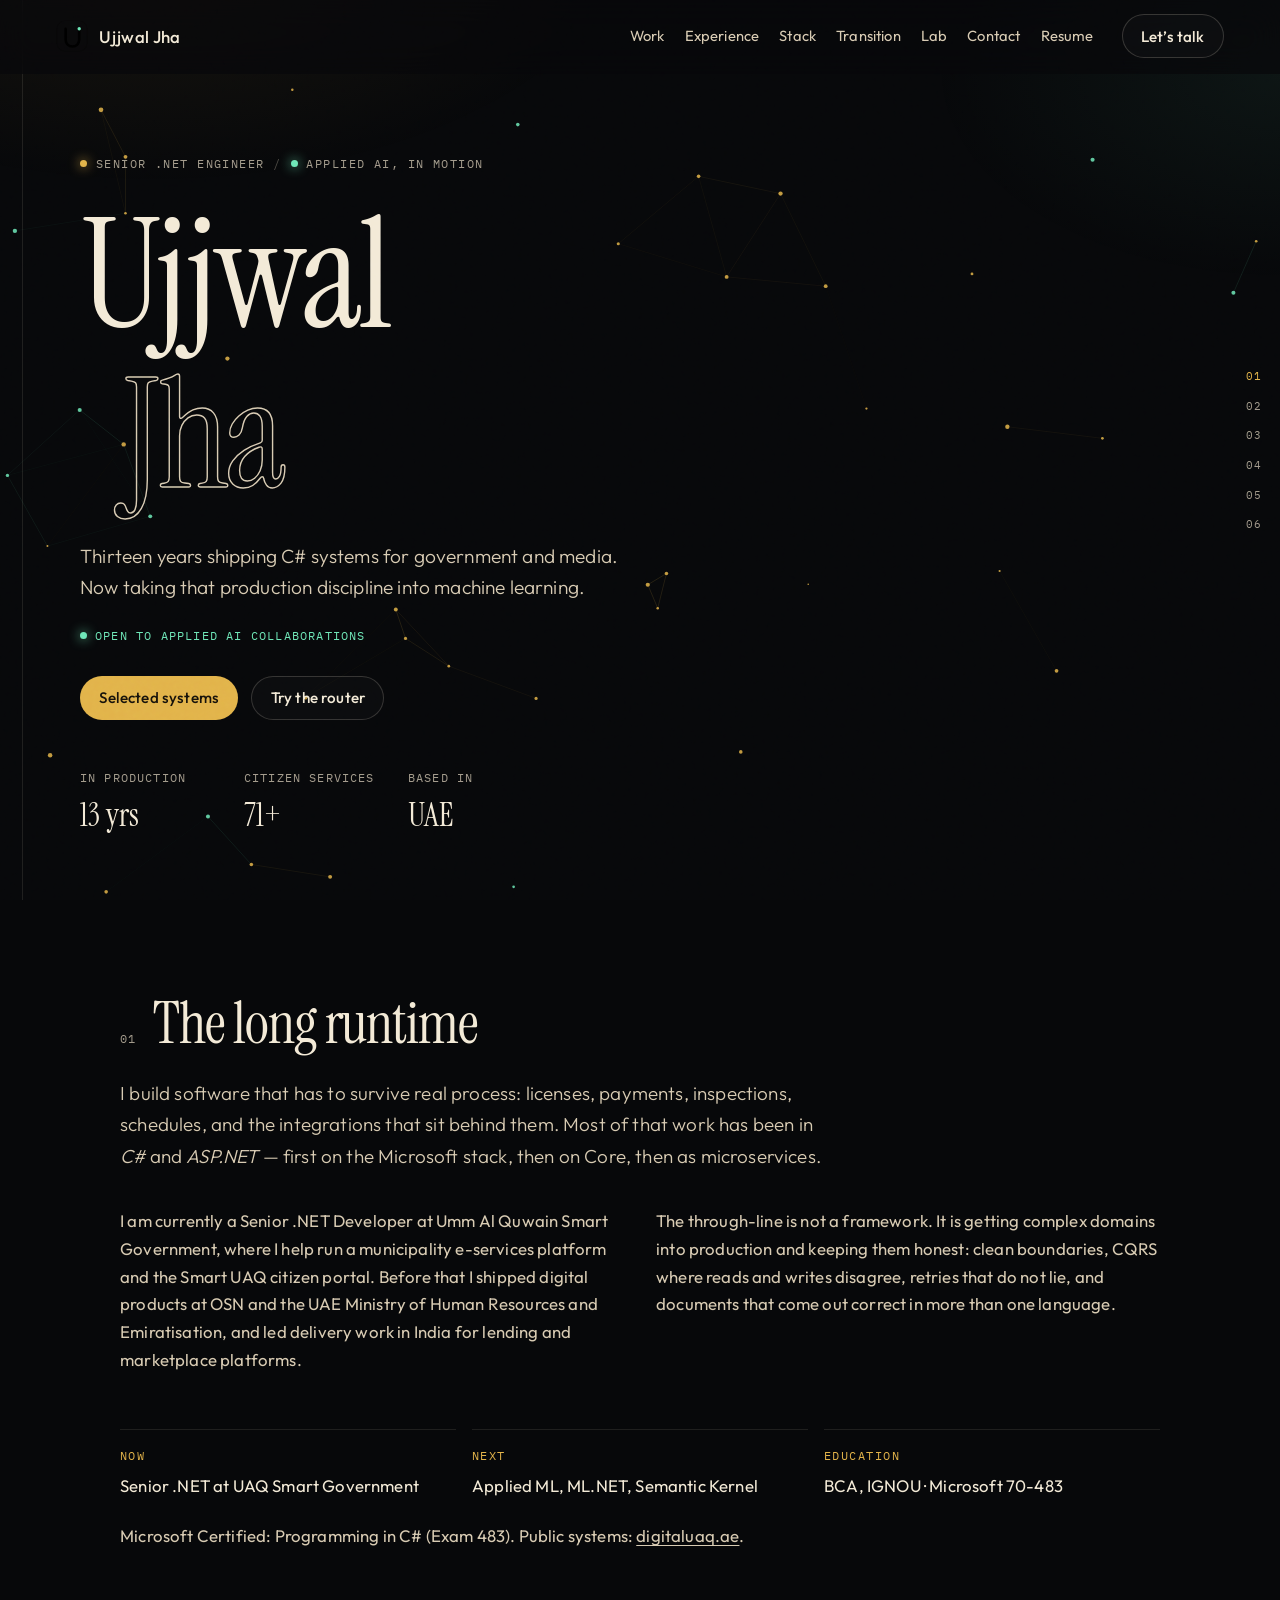
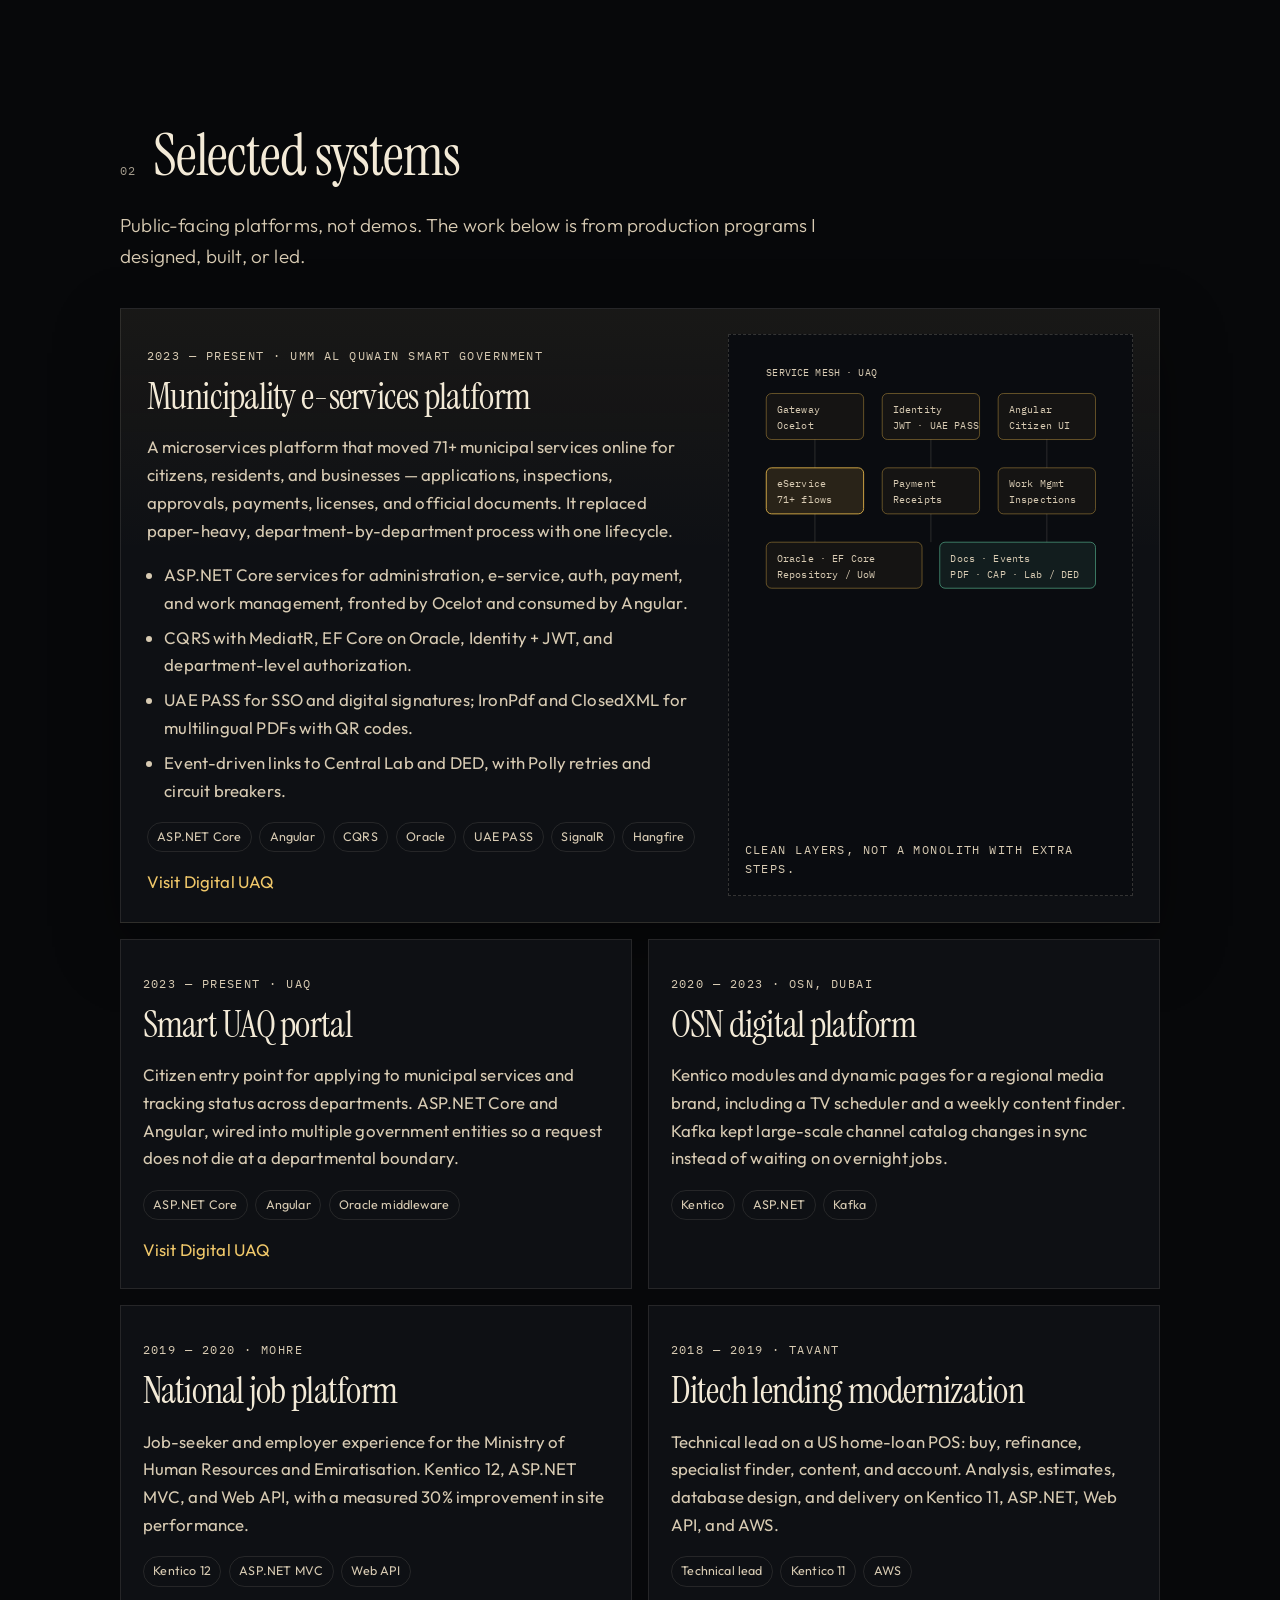
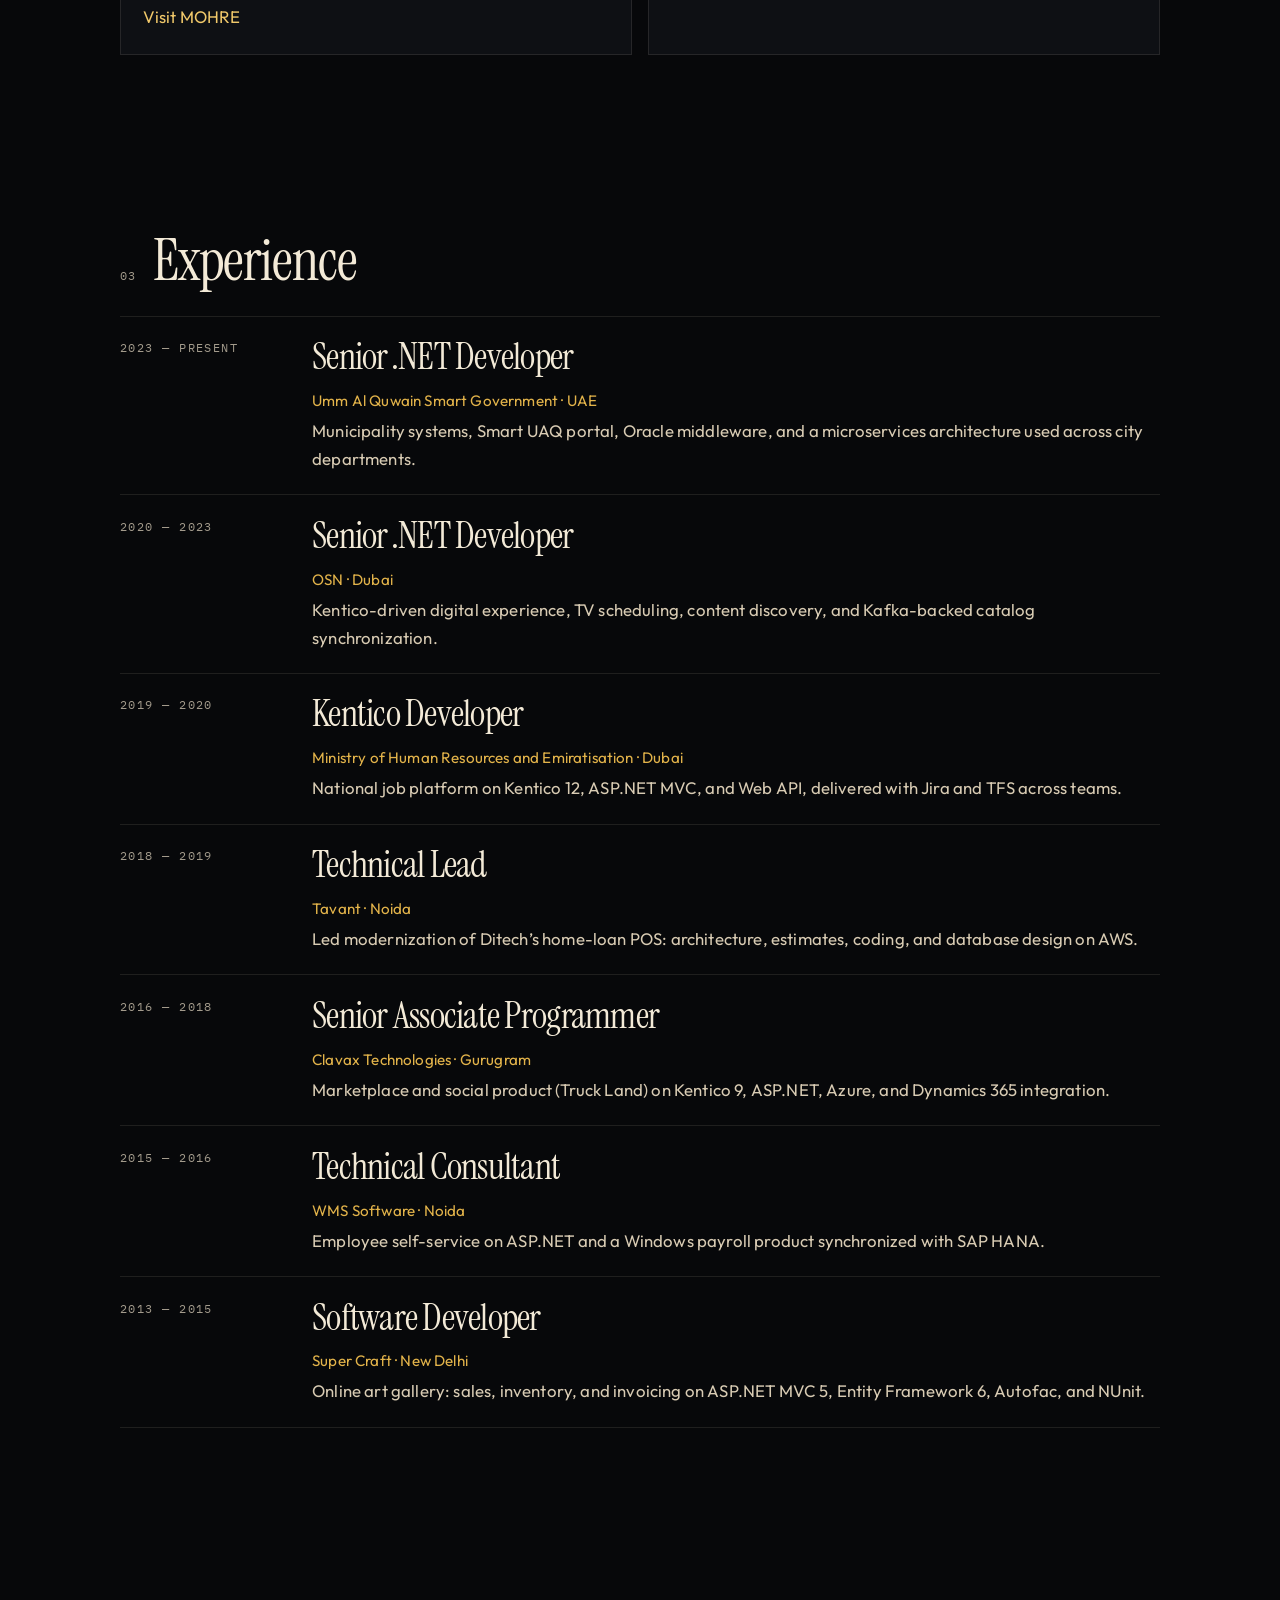
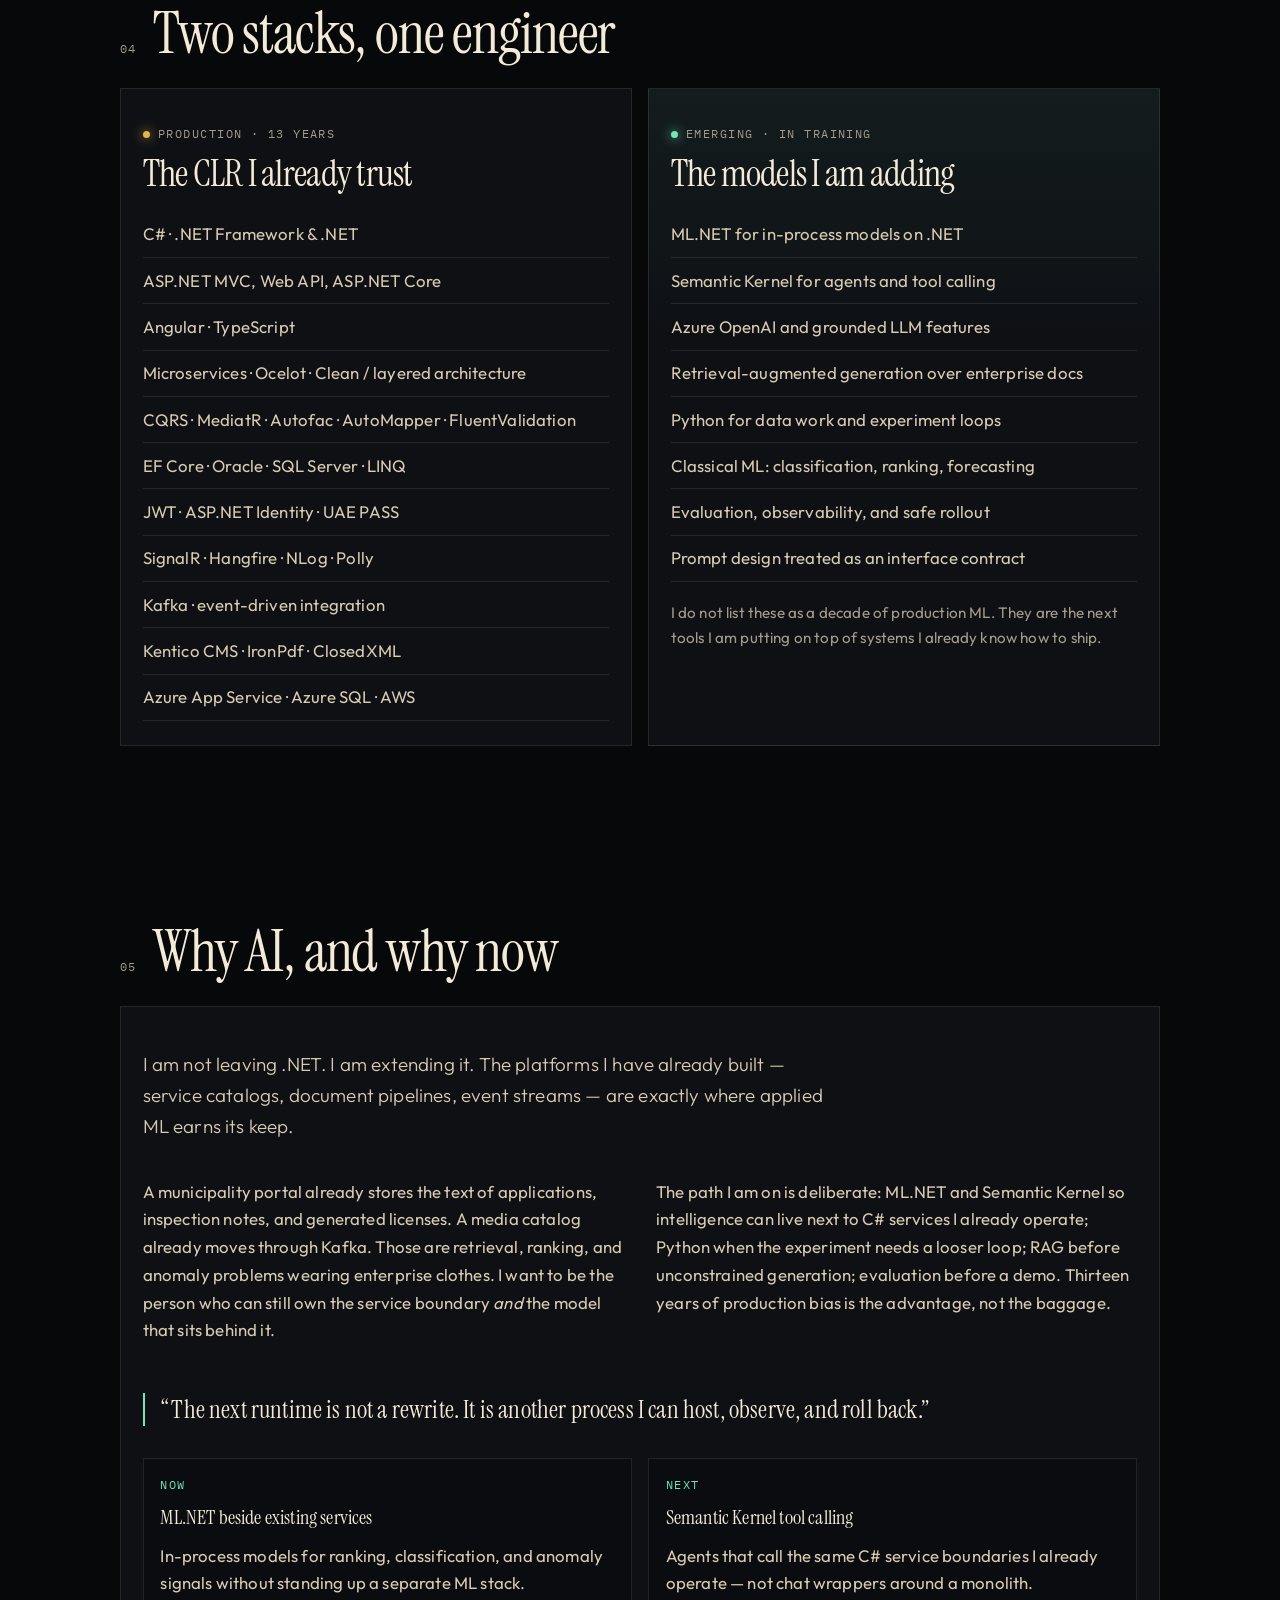
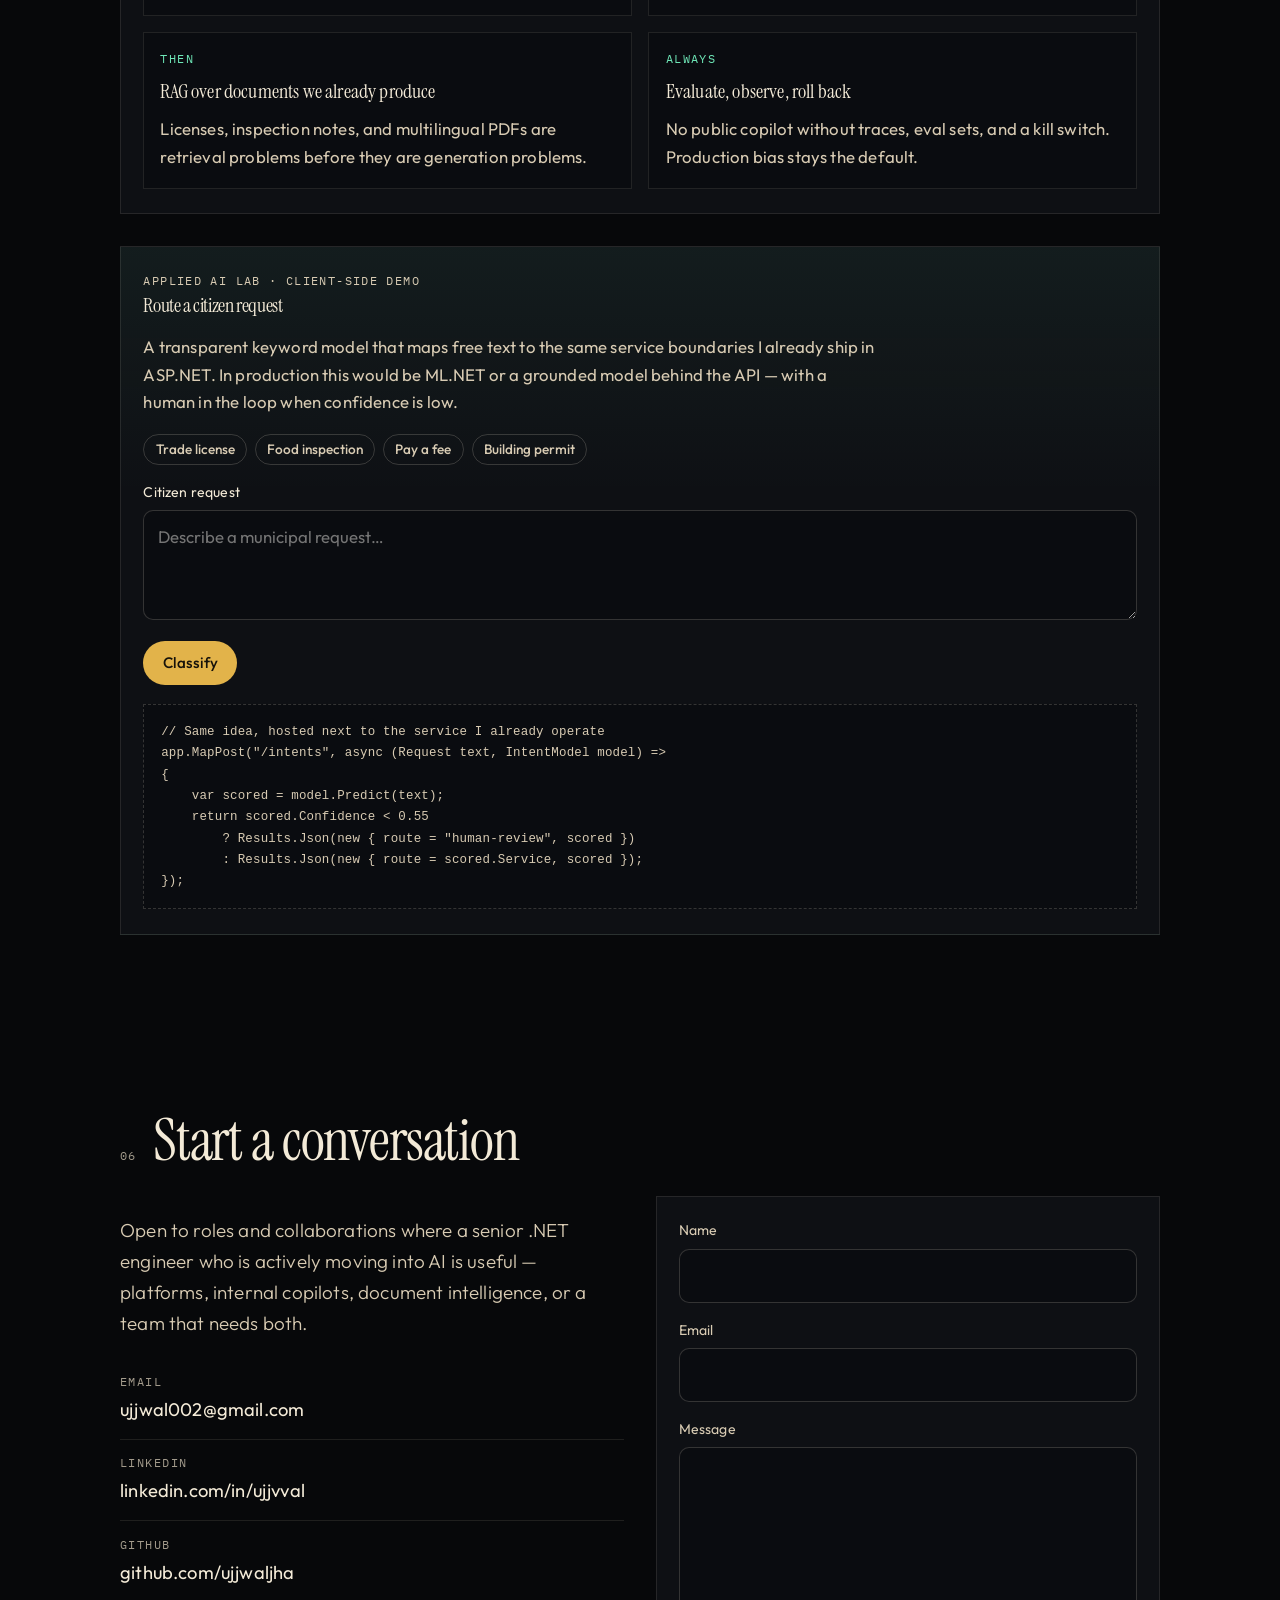
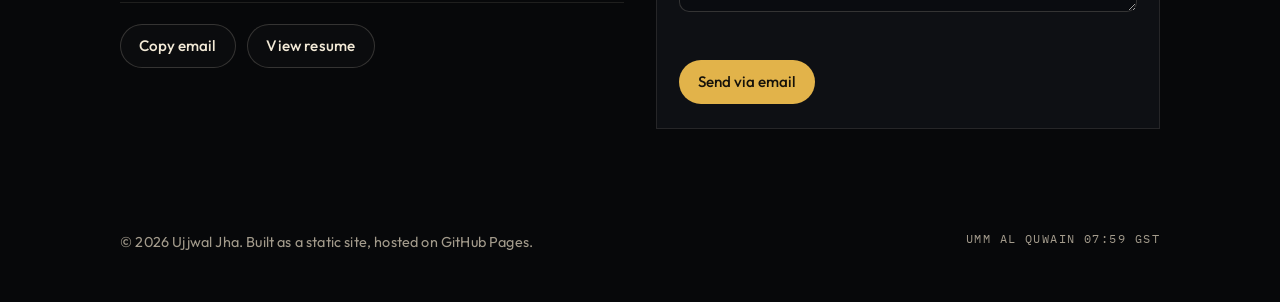
==== index.html @ 18f1f218 "Add applied-AI request router lab and motion polish Interactive client-side classifier maps citizen " ====
<!DOCTYPE html>
<html lang="en">
  <head>
    <meta charset="utf-8" />
    <meta name="viewport" content="width=device-width, initial-scale=1" />
    <title>Ujjwal Jha — Senior .NET Engineer moving into AI</title>
    <meta
      name="description"
      content="Ujjwal Jha is a senior C# / .NET engineer with 13 years in production systems for government and media, now transitioning into applied AI and machine learning."
    />
    <meta name="author" content="Ujjwal Jha" />
    <meta name="theme-color" content="#07080a" />
    <link rel="canonical" href="https://ujjwaljha.github.io/Ujjwaljha/" />
    <link rel="icon" type="image/svg+xml" href="assets/favicon.svg" />

    <meta property="og:type" content="website" />
    <meta property="og:title" content="Ujjwal Jha — Senior .NET Engineer moving into AI" />
    <meta
      property="og:description"
      content="Thirteen years shipping C# systems. Now building toward intelligent ones."
    />
    <meta property="og:url" content="https://ujjwaljha.github.io/Ujjwaljha/" />
    <meta property="og:image" content="https://ujjwaljha.github.io/Ujjwaljha/assets/og.png" />
    <meta property="og:image:width" content="1200" />
    <meta property="og:image:height" content="630" />
    <meta name="twitter:card" content="summary_large_image" />
    <meta name="twitter:image" content="https://ujjwaljha.github.io/Ujjwaljha/assets/og.png" />
    <link rel="apple-touch-icon" href="assets/favicon.svg" />
    <meta name="twitter:title" content="Ujjwal Jha — Senior .NET Engineer moving into AI" />
    <meta
      name="twitter:description"
      content="Thirteen years shipping C# systems. Now building toward intelligent ones."
    />

    <link rel="preconnect" href="https://fonts.googleapis.com" />
    <link rel="preconnect" href="https://fonts.gstatic.com" crossorigin />
    <link
      href="https://fonts.googleapis.com/css2?family=IBM+Plex+Mono:wght@400;500&family=Instrument+Serif:ital@0;1&family=Outfit:wght@300;400;500;600&display=swap"
      rel="stylesheet"
    />
    <link rel="stylesheet" href="css/styles.css" />

    <script type="application/ld+json">
      {
        "@context": "https://schema.org",
        "@type": "Person",
        "name": "Ujjwal Jha",
        "jobTitle": "Senior .NET Engineer",
        "description": "Senior C# and ASP.NET engineer with 13 years of experience, transitioning into applied AI and machine learning.",
        "url": "https://ujjwaljha.github.io/Ujjwaljha/",
        "email": "mailto:ujjwal002@gmail.com",
        "address": {
          "@type": "PostalAddress",
          "addressLocality": "Umm Al Quwain",
          "addressCountry": "AE"
        },
        "alumniOf": {
          "@type": "CollegeOrUniversity",
          "name": "Indira Gandhi National Open University"
        },
        "sameAs": [
          "https://github.com/ujjwaljha",
          "https://www.linkedin.com/in/ujjvval"
        ],
        "knowsAbout": [
          "C#",
          "ASP.NET Core",
          "Microservices",
          "Angular",
          "Oracle",
          "Azure",
          "Machine Learning",
          "ML.NET"
        ]
      }
    </script>
  </head>
  <body>
    <a class="skip-link" href="#main">Skip to content</a>
    <div class="grain" aria-hidden="true"></div>
    <div class="filament" aria-hidden="true"><span class="filament__fill"></span></div>

    <header class="site-header" data-header>
      <div class="site-header__inner">
        <a class="brand" href="#top" aria-label="Ujjwal Jha, home">
          <img src="assets/mark.svg" alt="" width="32" height="32" />
          <span>Ujjwal Jha</span>
        </a>
        <nav class="nav" data-nav aria-label="Primary">
          <a href="#work">Work</a>
          <a href="#experience">Experience</a>
          <a href="#stack">Stack</a>
          <a href="#transition">Transition</a>
          <a href="#lab">Lab</a>
          <a href="#contact">Contact</a>
          <a href="resume.html">Resume</a>
        </nav>
        <a class="btn btn--ghost header-cta" href="#contact">Let’s talk</a>
        <button class="nav-toggle" type="button" data-nav-toggle aria-expanded="false" aria-controls="mobile-nav">
          <span class="sr-only">Menu</span>
          <span></span>
          <span></span>
        </button>
      </div>
      <div class="mobile-nav" id="mobile-nav" data-mobile-nav hidden>
        <a href="#work">Work</a>
        <a href="#experience">Experience</a>
        <a href="#stack">Stack</a>
        <a href="#transition">Transition</a>
        <a href="#lab">Lab</a>
        <a href="#contact">Contact</a>
        <a href="resume.html">Resume</a>
      </div>
    </header>

    <aside class="rail" aria-hidden="true">
      <a href="#about" data-rail="about">01</a>
      <a href="#work" data-rail="work">02</a>
      <a href="#experience" data-rail="experience">03</a>
      <a href="#stack" data-rail="stack">04</a>
      <a href="#transition" data-rail="transition">05</a>
      <a href="#contact" data-rail="contact">06</a>
    </aside>

    <main id="main">
      <section class="hero" id="top">
        <canvas class="hero__canvas" data-field aria-hidden="true"></canvas>
        <div class="hero__grid">
          <p class="eyebrow">
            <span class="dot dot--amber"></span>
            Senior .NET engineer
            <span class="sep">/</span>
            <span class="dot dot--mint"></span>
            Applied AI, in motion
          </p>
          <h1>
            <span class="hero__given">Ujjwal</span>
            <span class="hero__family">Jha</span>
          </h1>
          <p class="hero__lede">
            Thirteen years shipping C# systems for government and media.
            Now taking that production discipline into machine learning.
          </p>
          <p class="avail">
            <span class="dot dot--mint"></span>
            Open to applied AI collaborations
          </p>
          <div class="hero__actions">
            <a class="btn btn--primary" href="#work">Selected systems</a>
            <a class="btn btn--ghost" href="#lab">Try the router</a>
          </div>
          <dl class="hero__stats">
            <div>
              <dt>In production</dt>
              <dd>13 yrs</dd>
            </div>
            <div>
              <dt>Citizen services</dt>
              <dd>71+</dd>
            </div>
            <div>
              <dt>Based in</dt>
              <dd>UAE</dd>
            </div>
          </dl>
        </div>
      </section>

      <section class="section about reveal" id="about" data-section="about">
        <div class="section__meta">
          <span class="index">01</span>
          <h2>The long runtime</h2>
        </div>
        <div class="about__body">
          <p class="lead">
            I build software that has to survive real process: licenses, payments,
            inspections, schedules, and the integrations that sit behind them.
            Most of that work has been in <em>C#</em> and <em>ASP.NET</em> —
            first on the Microsoft stack, then on Core, then as microservices.
          </p>
          <div class="about__split">
            <p>
              I am currently a Senior .NET Developer at Umm Al Quwain Smart Government,
              where I help run a municipality e-services platform and the Smart UAQ
              citizen portal. Before that I shipped digital products at OSN and
              the UAE Ministry of Human Resources and Emiratisation, and led
              delivery work in India for lending and marketplace platforms.
            </p>
            <p>
              The through-line is not a framework. It is getting complex domains
              into production and keeping them honest: clean boundaries, CQRS
              where reads and writes disagree, retries that do not lie, and
              documents that come out correct in more than one language.
            </p>
          </div>
          <ul class="now-strip">
            <li>
              <span>Now</span>
              Senior .NET at UAQ Smart Government
            </li>
            <li>
              <span>Next</span>
              Applied ML, ML.NET, Semantic Kernel
            </li>
            <li>
              <span>Education</span>
              BCA, IGNOU · Microsoft 70-483
            </li>
          </ul>
          <p class="about__proof">
            Microsoft Certified: Programming in C# (Exam 483).
            Public systems:
            <a href="https://www.digitaluaq.ae/" target="_blank" rel="noopener noreferrer">digitaluaq.ae</a>.
          </p>
        </div>
      </section>

      <section class="section work reveal" id="work" data-section="work">
        <div class="section__meta">
          <span class="index">02</span>
          <h2>Selected systems</h2>
        </div>
        <p class="section__intro">
          Public-facing platforms, not demos. The work below is from production
          programs I designed, built, or led.
        </p>

        <article class="feature">
          <div class="feature__copy">
            <p class="feature__kicker">2023 — Present · Umm Al Quwain Smart Government</p>
            <h3>Municipality e-services platform</h3>
            <p>
              A microservices platform that moved 71+ municipal services online
              for citizens, residents, and businesses — applications, inspections,
              approvals, payments, licenses, and official documents. It replaced
              paper-heavy, department-by-department process with one lifecycle.
            </p>
            <ul class="feature__points">
              <li>ASP.NET Core services for administration, e-service, auth, payment, and work management, fronted by Ocelot and consumed by Angular.</li>
              <li>CQRS with MediatR, EF Core on Oracle, Identity + JWT, and department-level authorization.</li>
              <li>UAE PASS for SSO and digital signatures; IronPdf and ClosedXML for multilingual PDFs with QR codes.</li>
              <li>Event-driven links to Central Lab and DED, with Polly retries and circuit breakers.</li>
            </ul>
            <ul class="tags">
              <li>ASP.NET Core</li>
              <li>Angular</li>
              <li>CQRS</li>
              <li>Oracle</li>
              <li>UAE PASS</li>
              <li>SignalR</li>
              <li>Hangfire</li>
            </ul>
            <p class="case__link">
              <a href="https://www.digitaluaq.ae/" target="_blank" rel="noopener noreferrer">Visit Digital UAQ</a>
            </p>
          </div>
          <div class="feature__panel" aria-hidden="true">
            <svg class="blueprint" viewBox="0 0 420 360" role="img">
              <text x="24" y="28">SERVICE MESH · UAQ</text>
              <rect class="bp-box" x="24" y="48" width="110" height="52" rx="6" />
              <text x="36" y="70">Gateway</text>
              <text x="36" y="88">Ocelot</text>
              <rect class="bp-box" x="155" y="48" width="110" height="52" rx="6" />
              <text x="167" y="70">Identity</text>
              <text x="167" y="88">JWT · UAE PASS</text>
              <rect class="bp-box" x="286" y="48" width="110" height="52" rx="6" />
              <text x="298" y="70">Angular</text>
              <text x="298" y="88">Citizen UI</text>
              <rect class="bp-box bp-box--hot" x="24" y="132" width="110" height="52" rx="6" />
              <text x="36" y="154">eService</text>
              <text x="36" y="172">71+ flows</text>
              <rect class="bp-box" x="155" y="132" width="110" height="52" rx="6" />
              <text x="167" y="154">Payment</text>
              <text x="167" y="172">Receipts</text>
              <rect class="bp-box" x="286" y="132" width="110" height="52" rx="6" />
              <text x="298" y="154">Work Mgmt</text>
              <text x="298" y="172">Inspections</text>
              <rect class="bp-box" x="24" y="216" width="176" height="52" rx="6" />
              <text x="36" y="238">Oracle · EF Core</text>
              <text x="36" y="256">Repository / UoW</text>
              <rect class="bp-box bp-box--mint" x="220" y="216" width="176" height="52" rx="6" />
              <text x="232" y="238">Docs · Events</text>
              <text x="232" y="256">PDF · CAP · Lab / DED</text>
              <path class="bp-line" d="M79 100v32M210 100v32M341 100v32M79 184v32M210 184v32M341 184v32M112 242h-0" />
            </svg>
            <p class="feature__caption">Clean layers, not a monolith with extra steps.</p>
          </div>
        </article>

        <div class="cases">
          <article class="case">
            <p class="case__meta">2023 — Present · UAQ</p>
            <h3>Smart UAQ portal</h3>
            <p>
              Citizen entry point for applying to municipal services and tracking
              status across departments. ASP.NET Core and Angular, wired into
              multiple government entities so a request does not die at a
              departmental boundary.
            </p>
            <ul class="tags">
              <li>ASP.NET Core</li>
              <li>Angular</li>
              <li>Oracle middleware</li>
            </ul>
            <p class="case__link">
              <a href="https://www.digitaluaq.ae/" target="_blank" rel="noopener noreferrer">Visit Digital UAQ</a>
            </p>
          </article>
          <article class="case">
            <p class="case__meta">2020 — 2023 · OSN, Dubai</p>
            <h3>OSN digital platform</h3>
            <p>
              Kentico modules and dynamic pages for a regional media brand,
              including a TV scheduler and a weekly content finder. Kafka kept
              large-scale channel catalog changes in sync instead of waiting on
              overnight jobs.
            </p>
            <ul class="tags">
              <li>Kentico</li>
              <li>ASP.NET</li>
              <li>Kafka</li>
            </ul>
          </article>
          <article class="case">
            <p class="case__meta">2019 — 2020 · MOHRE</p>
            <h3>National job platform</h3>
            <p>
              Job-seeker and employer experience for the Ministry of Human
              Resources and Emiratisation. Kentico 12, ASP.NET MVC, and Web API,
              with a measured 30% improvement in site performance.
            </p>
            <ul class="tags">
              <li>Kentico 12</li>
              <li>ASP.NET MVC</li>
              <li>Web API</li>
            </ul>
            <p class="case__link">
              <a href="https://www.mohre.gov.ae/" target="_blank" rel="noopener noreferrer">Visit MOHRE</a>
            </p>
          </article>
          <article class="case">
            <p class="case__meta">2018 — 2019 · Tavant</p>
            <h3>Ditech lending modernization</h3>
            <p>
              Technical lead on a US home-loan POS: buy, refinance, specialist
              finder, content, and account. Analysis, estimates, database design,
              and delivery on Kentico 11, ASP.NET, Web API, and AWS.
            </p>
            <ul class="tags">
              <li>Technical lead</li>
              <li>Kentico 11</li>
              <li>AWS</li>
            </ul>
          </article>
        </div>
      </section>

      <section class="section experience reveal" id="experience" data-section="experience">
        <div class="section__meta">
          <span class="index">03</span>
          <h2>Experience</h2>
        </div>
        <ol class="timeline">
          <li>
            <div class="timeline__when">2023 — Present</div>
            <div class="timeline__what">
              <h3>Senior .NET Developer</h3>
              <p class="org">Umm Al Quwain Smart Government · UAE</p>
              <p>Municipality systems, Smart UAQ portal, Oracle middleware, and a microservices architecture used across city departments.</p>
            </div>
          </li>
          <li>
            <div class="timeline__when">2020 — 2023</div>
            <div class="timeline__what">
              <h3>Senior .NET Developer</h3>
              <p class="org">OSN · Dubai</p>
              <p>Kentico-driven digital experience, TV scheduling, content discovery, and Kafka-backed catalog synchronization.</p>
            </div>
          </li>
          <li>
            <div class="timeline__when">2019 — 2020</div>
            <div class="timeline__what">
              <h3>Kentico Developer</h3>
              <p class="org">Ministry of Human Resources and Emiratisation · Dubai</p>
              <p>National job platform on Kentico 12, ASP.NET MVC, and Web API, delivered with Jira and TFS across teams.</p>
            </div>
          </li>
          <li>
            <div class="timeline__when">2018 — 2019</div>
            <div class="timeline__what">
              <h3>Technical Lead</h3>
              <p class="org">Tavant · Noida</p>
              <p>Led modernization of Ditech’s home-loan POS: architecture, estimates, coding, and database design on AWS.</p>
            </div>
          </li>
          <li>
            <div class="timeline__when">2016 — 2018</div>
            <div class="timeline__what">
              <h3>Senior Associate Programmer</h3>
              <p class="org">Clavax Technologies · Gurugram</p>
              <p>Marketplace and social product (Truck Land) on Kentico 9, ASP.NET, Azure, and Dynamics 365 integration.</p>
            </div>
          </li>
          <li>
            <div class="timeline__when">2015 — 2016</div>
            <div class="timeline__what">
              <h3>Technical Consultant</h3>
              <p class="org">WMS Software · Noida</p>
              <p>Employee self-service on ASP.NET and a Windows payroll product synchronized with SAP HANA.</p>
            </div>
          </li>
          <li>
            <div class="timeline__when">2013 — 2015</div>
            <div class="timeline__what">
              <h3>Software Developer</h3>
              <p class="org">Super Craft · New Delhi</p>
              <p>Online art gallery: sales, inventory, and invoicing on ASP.NET MVC 5, Entity Framework 6, Autofac, and NUnit.</p>
            </div>
          </li>
        </ol>
      </section>

      <section class="section stack reveal" id="stack" data-section="stack">
        <div class="section__meta">
          <span class="index">04</span>
          <h2>Two stacks, one engineer</h2>
        </div>
        <div class="stack__grid">
          <div class="stack-card">
            <p class="stack-card__label">
              <span class="dot dot--amber"></span>
              Production · 13 years
            </p>
            <h3>The CLR I already trust</h3>
            <ul class="skill-list">
              <li>C# · .NET Framework &amp; .NET</li>
              <li>ASP.NET MVC, Web API, ASP.NET Core</li>
              <li>Angular · TypeScript</li>
              <li>Microservices · Ocelot · Clean / layered architecture</li>
              <li>CQRS · MediatR · Autofac · AutoMapper · FluentValidation</li>
              <li>EF Core · Oracle · SQL Server · LINQ</li>
              <li>JWT · ASP.NET Identity · UAE PASS</li>
              <li>SignalR · Hangfire · NLog · Polly</li>
              <li>Kafka · event-driven integration</li>
              <li>Kentico CMS · IronPdf · ClosedXML</li>
              <li>Azure App Service · Azure SQL · AWS</li>
            </ul>
          </div>
          <div class="stack-card stack-card--mint">
            <p class="stack-card__label">
              <span class="dot dot--mint"></span>
              Emerging · in training
            </p>
            <h3>The models I am adding</h3>
            <ul class="skill-list">
              <li>ML.NET for in-process models on .NET</li>
              <li>Semantic Kernel for agents and tool calling</li>
              <li>Azure OpenAI and grounded LLM features</li>
              <li>Retrieval-augmented generation over enterprise docs</li>
              <li>Python for data work and experiment loops</li>
              <li>Classical ML: classification, ranking, forecasting</li>
              <li>Evaluation, observability, and safe rollout</li>
              <li>Prompt design treated as an interface contract</li>
            </ul>
            <p class="stack-card__note">
              I do not list these as a decade of production ML. They are the
              next tools I am putting on top of systems I already know how to ship.
            </p>
          </div>
        </div>
      </section>

      <section class="section transition reveal" id="transition" data-section="transition">
        <div class="section__meta">
          <span class="index">05</span>
          <h2>Why AI, and why now</h2>
        </div>
        <div class="transition__panel">
          <p class="lead">
            I am not leaving .NET. I am extending it. The platforms I have already
            built — service catalogs, document pipelines, event streams — are
            exactly where applied ML earns its keep.
          </p>
          <div class="about__split">
            <p>
              A municipality portal already stores the text of applications,
              inspection notes, and generated licenses. A media catalog already
              moves through Kafka. Those are retrieval, ranking, and anomaly
              problems wearing enterprise clothes. I want to be the person who
              can still own the service boundary <em>and</em> the model that sits
              behind it.
            </p>
            <p>
              The path I am on is deliberate: ML.NET and Semantic Kernel so
              intelligence can live next to C# services I already operate;
              Python when the experiment needs a looser loop; RAG before
              unconstrained generation; evaluation before a demo. Thirteen years
              of production bias is the advantage, not the baggage.
            </p>
          </div>
          <blockquote>
            <p>
              “The next runtime is not a rewrite. It is another process I can
              host, observe, and roll back.”
            </p>
          </blockquote>
          <ol class="path">
            <li>
              <span>Now</span>
              <strong>ML.NET beside existing services</strong>
              <p>In-process models for ranking, classification, and anomaly signals without standing up a separate ML stack.</p>
            </li>
            <li>
              <span>Next</span>
              <strong>Semantic Kernel tool calling</strong>
              <p>Agents that call the same C# service boundaries I already operate — not chat wrappers around a monolith.</p>
            </li>
            <li>
              <span>Then</span>
              <strong>RAG over documents we already produce</strong>
              <p>Licenses, inspection notes, and multilingual PDFs are retrieval problems before they are generation problems.</p>
            </li>
            <li>
              <span>Always</span>
              <strong>Evaluate, observe, roll back</strong>
              <p>No public copilot without traces, eval sets, and a kill switch. Production bias stays the default.</p>
            </li>
          </ol>
        </div>

        <article class="lab" id="lab">
          <p class="lab__kicker">Applied AI lab · client-side demo</p>
          <h3>Route a citizen request</h3>
          <p>
            A transparent keyword model that maps free text to the same service
            boundaries I already ship in ASP.NET. In production this would be
            ML.NET or a grounded model behind the API — with a human in the loop
            when confidence is low.
          </p>
          <div class="lab__chips" data-lab-chips>
            <button type="button" data-sample="I need to renew my shop trade license before it expires.">Trade license</button>
            <button type="button" data-sample="When is the health inspection for my restaurant?">Food inspection</button>
            <button type="button" data-sample="I want to pay the municipality fee and download the receipt.">Pay a fee</button>
            <button type="button" data-sample="We need a building permit for a villa extension.">Building permit</button>
          </div>
          <form class="lab__form" data-lab-form>
            <label for="lab-query">Citizen request</label>
            <textarea id="lab-query" name="query" rows="3" placeholder="Describe a municipal request…" required></textarea>
            <button class="btn btn--primary" type="submit">Classify</button>
          </form>
          <div class="lab__out" data-lab-out hidden></div>
          <pre class="lab__code" tabindex="0"><code>// Same idea, hosted next to the service I already operate
app.MapPost("/intents", async (Request text, IntentModel model) =&gt;
{
    var scored = model.Predict(text);
    return scored.Confidence &lt; 0.55
        ? Results.Json(new { route = "human-review", scored })
        : Results.Json(new { route = scored.Service, scored });
});</code></pre>
        </article>
      </section>

      <section class="section contact reveal" id="contact" data-section="contact">
        <div class="section__meta">
          <span class="index">06</span>
          <h2>Start a conversation</h2>
        </div>
        <div class="contact__layout">
          <div>
            <p class="lead">
              Open to roles and collaborations where a senior .NET engineer
              who is actively moving into AI is useful — platforms, internal
              copilots, document intelligence, or a team that needs both.
            </p>
            <ul class="contact-links">
              <li>
                <a href="mailto:ujjwal002@gmail.com">ujjwal002@gmail.com</a>
                <span>Email</span>
              </li>
              <li>
                <a href="https://www.linkedin.com/in/ujjvval" target="_blank" rel="noopener noreferrer">linkedin.com/in/ujjvval</a>
                <span>LinkedIn</span>
              </li>
              <li>
                <a href="https://github.com/ujjwaljha" target="_blank" rel="noopener noreferrer">github.com/ujjwaljha</a>
                <span>GitHub</span>
              </li>
            </ul>
            <div class="contact-actions">
              <button class="btn btn--ghost" type="button" data-copy-email data-email="ujjwal002@gmail.com">
                Copy email
              </button>
              <a class="btn btn--ghost" href="resume.html">View resume</a>
            </div>
          </div>
          <form class="contact-form" data-contact-form novalidate>
            <div class="field">
              <label for="name">Name</label>
              <input id="name" name="name" type="text" autocomplete="name" required />
            </div>
            <div class="field">
              <label for="email">Email</label>
              <input id="email" name="email" type="email" autocomplete="email" required />
            </div>
            <div class="field">
              <label for="message">Message</label>
              <textarea id="message" name="message" rows="5" required></textarea>
            </div>
            <p class="form-status" data-form-status role="status" aria-live="polite"></p>
            <button class="btn btn--primary" type="submit">Send via email</button>
          </form>
        </div>
      </section>
    </main>

    <footer class="site-footer">
      <p>© <span data-year></span> Ujjwal Jha. Built as a static site, hosted on GitHub Pages.</p>
      <p class="site-footer__clock">
        Umm Al Quwain
        <time data-uae-clock datetime=""></time>
      </p>
    </footer>
    <a class="to-top" href="#top" data-to-top hidden>Top</a>

    <script src="js/app.js"></script>
  </body>
</html>
---- css/styles.css ----
:root {
  --bg: #07080a;
  --bg-2: #0e1014;
  --bg-3: #151821;
  --paper: #f3ead7;
  --paper-2: #d8cbb3;
  --muted: #a39b8c;
  --amber: #e2b34a;
  --amber-2: #f0c86a;
  --mint: #6ee7b7;
  --mint-2: #3d8f72;
  --line: rgba(243, 234, 215, 0.1);
  --line-strong: rgba(243, 234, 215, 0.18);
  --shadow: 0 24px 60px rgba(0, 0, 0, 0.35);
  --font-serif: "Instrument Serif", "Times New Roman", serif;
  --font-sans: "Outfit", "Segoe UI", sans-serif;
  --font-mono: "IBM Plex Mono", ui-monospace, monospace;
  --max: 1120px;
  --pad: clamp(1.25rem, 4vw, 2.5rem);
  --header: 4.25rem;
}

*,
*::before,
*::after {
  box-sizing: border-box;
}

html {
  scroll-behavior: smooth;
}

body {
  margin: 0;
  min-height: 100vh;
  background: var(--bg);
  color: var(--paper);
  font-family: var(--font-sans);
  font-size: 1.05rem;
  line-height: 1.65;
  letter-spacing: 0.01em;
}

body::before {
  content: "";
  pointer-events: none;
  position: fixed;
  inset: 0;
  background:
    radial-gradient(900px 500px at 12% -10%, rgba(226, 179, 74, 0.09), transparent 55%),
    radial-gradient(700px 420px at 100% 8%, rgba(110, 231, 183, 0.06), transparent 50%);
  z-index: 0;
}

img,
svg {
  display: block;
  max-width: 100%;
}

a {
  color: inherit;
  text-decoration-thickness: 1px;
  text-underline-offset: 0.18em;
}

a:hover {
  color: var(--amber-2);
}

:focus-visible {
  outline: 2px solid var(--amber);
  outline-offset: 3px;
}

::selection {
  background: rgba(226, 179, 74, 0.28);
  color: var(--paper);
}

.sr-only {
  position: absolute;
  width: 1px;
  height: 1px;
  padding: 0;
  margin: -1px;
  overflow: hidden;
  clip: rect(0, 0, 0, 0);
  border: 0;
}

.skip-link {
  position: absolute;
  left: 1rem;
  top: -4rem;
  z-index: 20;
  padding: 0.6rem 0.9rem;
  background: var(--amber);
  color: #141208;
  font-weight: 600;
}

.skip-link:focus {
  top: 1rem;
}

.grain {
  pointer-events: none;
  position: fixed;
  inset: 0;
  z-index: 12;
  opacity: 0.09;
  mix-blend-mode: overlay;
  background-image: url("data:image/svg+xml,%3Csvg viewBox='0 0 200 200' xmlns='http://www.w3.org/2000/svg'%3E%3Cfilter id='n'%3E%3CfeTurbulence type='fractalNoise' baseFrequency='.85' numOctaves='4' stitchTiles='stitch'/%3E%3C/filter%3E%3Crect width='100%25' height='100%25' filter='url(%23n)'/%3E%3C/svg%3E");
}

.filament {
  position: fixed;
  top: 0;
  left: 22px;
  z-index: 8;
  width: 1px;
  height: 100vh;
  background: var(--line);
}

.filament__fill {
  display: block;
  width: 100%;
  height: 0;
  background: linear-gradient(var(--amber), var(--mint));
}

.site-header {
  position: sticky;
  top: 0;
  z-index: 10;
  backdrop-filter: blur(16px);
  background: rgba(7, 8, 10, 0.72);
  border-bottom: 1px solid transparent;
}

.site-header.is-scrolled {
  border-bottom-color: var(--line);
}

.site-header__inner {
  display: flex;
  align-items: center;
  gap: 1.5rem;
  max-width: calc(var(--max) + 8rem);
  margin: 0 auto;
  padding: 0.9rem var(--pad);
}

.brand {
  display: inline-flex;
  align-items: center;
  gap: 0.7rem;
  color: var(--paper);
  text-decoration: none;
  font-weight: 500;
  letter-spacing: 0.02em;
}

.brand img {
  width: 32px;
  height: 32px;
  color: var(--paper);
}

.nav {
  display: flex;
  gap: 1.25rem;
  margin-left: auto;
}

.nav a,
.mobile-nav a {
  text-decoration: none;
  color: var(--paper-2);
  font-size: 0.92rem;
}

.nav a:hover,
.mobile-nav a:hover,
.nav a.is-active {
  color: var(--amber-2);
}

.header-cta {
  margin-left: 0.25rem;
}

.nav-toggle {
  display: none;
  width: 42px;
  height: 42px;
  border: 1px solid var(--line-strong);
  background: transparent;
  border-radius: 999px;
  cursor: pointer;
  padding: 0;
}

.nav-toggle span {
  display: block;
  width: 16px;
  height: 1.5px;
  margin: 4px auto;
  background: var(--paper);
}

body.is-nav-open {
  overflow: hidden;
}

.mobile-nav {
  display: none;
  flex-direction: column;
  gap: 0.85rem;
  padding: 0.25rem var(--pad) 1.1rem;
  border-top: 1px solid var(--line);
}

.mobile-nav:not([hidden]) {
  display: flex;
}

.rail {
  position: fixed;
  top: 50%;
  right: 18px;
  z-index: 8;
  display: flex;
  flex-direction: column;
  gap: 0.7rem;
  transform: translateY(-50%);
}

.rail a {
  font-family: var(--font-mono);
  font-size: 0.7rem;
  letter-spacing: 0.08em;
  color: var(--muted);
  text-decoration: none;
}

.rail a.is-active {
  color: var(--amber);
}

main {
  position: relative;
  z-index: 1;
}

.hero {
  position: relative;
  isolation: isolate;
  min-height: calc(100vh - var(--header));
  display: grid;
  align-items: end;
  padding: clamp(3rem, 8vh, 6rem) var(--pad) 4rem;
}

.hero__canvas {
  position: absolute;
  inset: 0;
  z-index: -1;
  width: 100%;
  height: 100%;
}

.hero__grid {
  max-width: var(--max);
  margin: 0 auto;
  width: 100%;
}

.eyebrow,
.index,
.feature__kicker,
.case__meta,
.stack-card__label,
.timeline__when,
.now-strip span,
.contact-links span,
.site-footer__clock,
.feature__caption {
  font-family: var(--font-mono);
  font-size: 0.75rem;
  letter-spacing: 0.12em;
  text-transform: uppercase;
  color: var(--muted);
}

.eyebrow {
  display: flex;
  flex-wrap: wrap;
  align-items: center;
  gap: 0.55rem;
  margin: 0 0 1.4rem;
}

.sep {
  opacity: 0.45;
}

.dot {
  width: 7px;
  height: 7px;
  border-radius: 50%;
  display: inline-block;
}

.dot--amber {
  background: var(--amber);
  box-shadow: 0 0 12px var(--amber);
}

.dot--mint {
  background: var(--mint);
  box-shadow: 0 0 12px var(--mint);
}

h1,
h2,
h3 {
  font-family: var(--font-serif);
  font-weight: 400;
  letter-spacing: -0.02em;
  line-height: 1.05;
}

.hero h1 {
  margin: 0;
  font-size: clamp(4.6rem, 14vw, 9.5rem);
}

.hero__given {
  display: block;
}

.hero__family {
  display: block;
  margin-left: 0.28em;
  color: transparent;
  -webkit-text-stroke: 1.4px var(--paper-2);
}

.hero__lede {
  max-width: 34rem;
  margin: 1.6rem 0 0;
  color: var(--paper-2);
  font-size: 1.2rem;
  font-weight: 300;
}

.avail {
  display: inline-flex;
  align-items: center;
  gap: 0.5rem;
  margin: 1.35rem 0 0;
  font-family: var(--font-mono);
  font-size: 0.75rem;
  letter-spacing: 0.1em;
  text-transform: uppercase;
  color: var(--mint);
}

.hero__actions {
  display: flex;
  flex-wrap: wrap;
  gap: 0.8rem;
  margin-top: 1.8rem;
}

.hero__stats {
  display: grid;
  grid-template-columns: repeat(3, minmax(0, 140px));
  gap: 1.5rem;
  margin: 3rem 0 0;
}

.hero__stats dt {
  font-family: var(--font-mono);
  font-size: 0.72rem;
  letter-spacing: 0.1em;
  text-transform: uppercase;
  color: var(--muted);
}

.hero__stats dd {
  margin: 0.15rem 0 0;
  font-family: var(--font-serif);
  font-size: 2rem;
}

.btn {
  display: inline-flex;
  align-items: center;
  justify-content: center;
  min-height: 2.75rem;
  padding: 0 1.15rem;
  border-radius: 999px;
  border: 1px solid transparent;
  font: 500 0.95rem var(--font-sans);
  text-decoration: none;
  cursor: pointer;
}

.btn--primary {
  background: var(--amber);
  color: #16120a;
}

.btn--primary:hover {
  background: var(--amber-2);
  color: #16120a;
}

.btn--ghost {
  border-color: var(--line-strong);
  background: rgba(255, 255, 255, 0.02);
  color: var(--paper);
}

.btn--ghost:hover {
  border-color: var(--amber);
  color: var(--amber-2);
}

.section {
  max-width: var(--max);
  margin: 0 auto;
  padding: 5.5rem var(--pad);
}

.section__meta {
  display: flex;
  align-items: baseline;
  gap: 1rem;
  margin-bottom: 1.5rem;
}

.section__meta h2 {
  margin: 0;
  font-size: clamp(2.3rem, 5vw, 3.6rem);
}

.section__intro,
.lead {
  max-width: 44rem;
  color: var(--paper-2);
  font-size: 1.18rem;
  font-weight: 300;
}

.about__body .lead {
  margin-top: 0;
}

.about__split {
  display: grid;
  grid-template-columns: 1fr 1fr;
  gap: 1.5rem 2rem;
}

.about__split p,
.transition__panel p {
  color: var(--paper-2);
}

.now-strip {
  display: grid;
  grid-template-columns: repeat(3, 1fr);
  gap: 1rem;
  padding: 0;
  margin: 2.4rem 0 0;
  list-style: none;
}

.now-strip li {
  padding: 1rem 0 0;
  border-top: 1px solid var(--line);
}

.now-strip span {
  display: block;
  margin-bottom: 0.4rem;
  color: var(--amber);
}

.about__proof {
  margin: 1.4rem 0 0;
  color: var(--paper-2);
}

.case__link {
  margin: 1rem 0 0;
}

.case__link a {
  color: var(--amber-2);
  text-decoration: none;
}

.case__link a:hover {
  text-decoration: underline;
}

.path {
  display: grid;
  grid-template-columns: 1fr 1fr;
  gap: 1rem;
  margin: 2rem 0 0;
  padding: 0;
  list-style: none;
  counter-reset: path;
}

.path li {
  padding: 1rem 1.05rem 1.1rem;
  border: 1px solid var(--line);
  background: #0a0c10;
}

.path span {
  display: block;
  margin-bottom: 0.45rem;
  font-family: var(--font-mono);
  font-size: 0.72rem;
  letter-spacing: 0.12em;
  text-transform: uppercase;
  color: var(--mint);
}

.path strong {
  display: block;
  font-family: var(--font-serif);
  font-size: 1.25rem;
  font-weight: 400;
}

.path p {
  margin: 0.45rem 0 0;
  color: var(--paper-2);
}

.lab {
  margin-top: 2rem;
  padding: 1.5rem 1.4rem 1.6rem;
  border: 1px solid var(--line);
  background:
    linear-gradient(180deg, rgba(110, 231, 183, 0.06), transparent 36%),
    var(--bg-2);
}

.lab h3 {
  margin: 0.2rem 0 0.7rem;
}

.lab > p {
  color: var(--paper-2);
  max-width: 46rem;
}

.lab__kicker {
  margin: 0 0 0.35rem;
  font-family: var(--font-mono);
  font-size: 0.72rem;
  letter-spacing: 0.12em;
  text-transform: uppercase;
  color: var(--mint);
}

.lab__chips {
  display: flex;
  flex-wrap: wrap;
  gap: 0.5rem;
  margin: 1.1rem 0 1rem;
}

.lab__chips button {
  padding: 0.35rem 0.7rem;
  border: 1px solid var(--line-strong);
  border-radius: 999px;
  background: transparent;
  color: var(--paper-2);
  font: 500 0.85rem var(--font-sans);
  cursor: pointer;
}

.lab__chips button:hover,
.lab__chips button.is-active {
  border-color: var(--mint);
  color: var(--mint);
}

.lab__form label {
  display: block;
  margin-bottom: 0.4rem;
  font-size: 0.88rem;
}

.lab__form textarea {
  width: 100%;
  margin-bottom: 0.85rem;
  padding: 0.75rem 0.85rem;
  border: 1px solid var(--line-strong);
  border-radius: 10px;
  background: #0a0c10;
  color: var(--paper);
  font: inherit;
}

.lab__out {
  margin-top: 1.2rem;
}

.lab__result {
  display: grid;
  gap: 0.35rem;
  margin-bottom: 1rem;
}

.lab__result strong {
  font-family: var(--font-serif);
  font-size: 1.45rem;
  font-weight: 400;
}

.lab__meta {
  color: var(--paper-2);
  font-size: 0.95rem;
}

.lab__warn {
  color: var(--amber-2);
}

.scores {
  display: grid;
  gap: 0.45rem;
  margin: 0;
  padding: 0;
  list-style: none;
}

.scores li {
  display: grid;
  grid-template-columns: 11rem 1fr 3rem;
  gap: 0.6rem;
  align-items: center;
  font-size: 0.88rem;
  color: var(--paper-2);
}

.scores b {
  justify-self: end;
  font-weight: 500;
  color: var(--paper);
}

.bar {
  height: 6px;
  overflow: hidden;
  border-radius: 999px;
  background: rgba(243, 234, 215, 0.08);
}

.bar > span {
  display: block;
  height: 100%;
  width: 0;
  background: linear-gradient(90deg, var(--amber), var(--mint));
}

.lab__code {
  overflow-x: auto;
  margin: 1.2rem 0 0;
  padding: 1rem 1.05rem;
  border: 1px dashed var(--line-strong);
  background: #0a0c10;
  color: var(--paper-2);
  font-family: var(--font-mono);
  font-size: 0.78rem;
  line-height: 1.55;
}

.contact-actions {
  display: flex;
  flex-wrap: wrap;
  gap: 0.7rem;
  margin-top: 1.3rem;
}

.reveal {
  opacity: 0;
  transform: translateY(18px);
  transition: opacity 0.6s ease, transform 0.6s ease;
}

.reveal.is-visible {
  opacity: 1;
  transform: none;
}

.to-top {
  position: fixed;
  right: 1.1rem;
  bottom: 1.1rem;
  z-index: 9;
  padding: 0.45rem 0.75rem;
  border: 1px solid var(--line-strong);
  border-radius: 999px;
  background: rgba(7, 8, 10, 0.86);
  color: var(--paper);
  text-decoration: none;
  font-size: 0.82rem;
}

.to-top:hover {
  border-color: var(--amber);
  color: var(--amber-2);
}

.resume {
  position: relative;
  z-index: 1;
  max-width: 820px;
  margin: 0 auto;
  padding: 3.5rem var(--pad) 4rem;
}

.resume h1 {
  margin: 0 0 1rem;
  font-size: clamp(3.2rem, 8vw, 5.5rem);
}

.resume h2 {
  margin: 2.4rem 0 0.9rem;
  font-size: 1.8rem;
}

.resume h3 {
  margin: 0;
  font-size: 1.25rem;
}

.resume article + article {
  margin-top: 1.4rem;
  padding-top: 1.3rem;
  border-top: 1px solid var(--line);
}

.resume ul {
  margin: 0.5rem 0 0;
  padding-left: 1.15rem;
  color: var(--paper-2);
}

.resume__meta {
  display: flex;
  flex-wrap: wrap;
  gap: 0.4rem 1.1rem;
  padding: 0;
  margin: 1.4rem 0 0;
  list-style: none;
  color: var(--paper-2);
}

.resume__when {
  margin: 0.25rem 0 0;
  font-family: var(--font-mono);
  font-size: 0.75rem;
  letter-spacing: 0.08em;
  text-transform: uppercase;
  color: var(--muted);
}

.resume__split {
  display: grid;
  grid-template-columns: 1fr 1fr;
  gap: 1.5rem;
}

.resume__split p {
  color: var(--paper-2);
}

.feature {
  display: grid;
  grid-template-columns: 1.15fr 0.85fr;
  gap: 2rem;
  padding: 1.6rem;
  margin-top: 2.2rem;
  border: 1px solid var(--line);
  background:
    linear-gradient(180deg, rgba(226, 179, 74, 0.05), transparent 40%),
    var(--bg-2);
  box-shadow: var(--shadow);
}

.feature h3,
.case h3,
.stack-card h3,
.timeline__what h3 {
  margin: 0 0 0.7rem;
  font-size: clamp(1.7rem, 3vw, 2.3rem);
}

.feature p,
.case p {
  color: var(--paper-2);
}

.feature__points {
  padding-left: 1.1rem;
  color: var(--paper-2);
}

.feature__points li + li {
  margin-top: 0.45rem;
}

.feature__panel {
  display: flex;
  flex-direction: column;
  justify-content: space-between;
  padding: 1rem;
  border: 1px dashed var(--line-strong);
  background: #0a0c10;
}

.blueprint {
  width: 100%;
  height: auto;
  font-family: var(--font-mono);
  font-size: 11px;
  fill: var(--paper-2);
}

.bp-box {
  fill: rgba(226, 179, 74, 0.05);
  stroke: rgba(226, 179, 74, 0.45);
}

.bp-box--hot {
  fill: rgba(226, 179, 74, 0.14);
  stroke: var(--amber);
}

.bp-box--mint {
  fill: rgba(110, 231, 183, 0.08);
  stroke: rgba(110, 231, 183, 0.55);
}

.bp-line {
  fill: none;
  stroke: rgba(243, 234, 215, 0.16);
}

.feature__caption {
  margin: 0.8rem 0 0;
}

.tags,
.skill-list,
.timeline,
.contact-links {
  list-style: none;
  padding: 0;
  margin: 1.1rem 0 0;
}

.tags {
  display: flex;
  flex-wrap: wrap;
  gap: 0.45rem;
}

.tags li {
  padding: 0.25rem 0.6rem;
  border: 1px solid var(--line);
  border-radius: 999px;
  color: var(--paper-2);
  font-size: 0.78rem;
}

.cases {
  display: grid;
  grid-template-columns: 1fr 1fr;
  gap: 1rem;
  margin-top: 1rem;
}

.case,
.stack-card,
.contact-form,
.transition__panel {
  padding: 1.4rem 1.35rem 1.5rem;
  border: 1px solid var(--line);
  background: var(--bg-2);
}

.case:hover,
.stack-card:hover,
.path li:hover,
.lab:hover {
  border-color: var(--line-strong);
  transform: translateY(-2px);
}

.case,
.stack-card,
.path li,
.lab {
  transition: border-color 0.2s ease, transform 0.2s ease;
}

.timeline {
  margin-top: 0.5rem;
}

.timeline li {
  display: grid;
  grid-template-columns: 10.5rem 1fr;
  gap: 1.5rem;
  padding: 1.35rem 0;
  border-top: 1px solid var(--line);
}

.timeline li:last-child {
  border-bottom: 1px solid var(--line);
}

.timeline__what p {
  margin: 0.25rem 0 0;
  color: var(--paper-2);
}

.org {
  color: var(--amber) !important;
  font-size: 0.95rem;
}

.stack__grid {
  display: grid;
  grid-template-columns: 1fr 1fr;
  gap: 1rem;
}

.stack-card--mint {
  background:
    linear-gradient(180deg, rgba(110, 231, 183, 0.06), transparent 38%),
    var(--bg-2);
}

.skill-list li {
  padding: 0.55rem 0;
  border-bottom: 1px solid var(--line);
  color: var(--paper-2);
}

.stack-card__note {
  margin: 1.1rem 0 0;
  color: var(--muted);
  font-size: 0.95rem;
}

.transition__panel blockquote {
  margin: 2rem 0 0;
  padding: 0 0 0 1.1rem;
  border-left: 2px solid var(--mint);
}

.transition__panel blockquote p {
  font-family: var(--font-serif);
  font-size: 1.55rem;
  line-height: 1.35;
  color: var(--paper);
}

.contact__layout {
  display: grid;
  grid-template-columns: 1fr 1fr;
  gap: 2rem;
  align-items: start;
}

.contact-links li {
  display: flex;
  flex-direction: column-reverse;
  gap: 0.2rem;
  padding: 0.85rem 0;
  border-bottom: 1px solid var(--line);
}

.contact-links a {
  text-decoration: none;
  font-size: 1.15rem;
}

.field {
  display: flex;
  flex-direction: column;
  gap: 0.4rem;
  margin-bottom: 1rem;
}

.field label {
  font-size: 0.88rem;
  color: var(--paper-2);
}

.field input,
.field textarea {
  width: 100%;
  padding: 0.75rem 0.85rem;
  border: 1px solid var(--line-strong);
  border-radius: 10px;
  background: #0a0c10;
  color: var(--paper);
  font: inherit;
}

.field input:focus,
.field textarea:focus {
  border-color: var(--amber);
}

.field.is-invalid input,
.field.is-invalid textarea {
  border-color: #e07a5f;
}

.form-status {
  min-height: 1.2rem;
  margin: 0 0 0.8rem;
  font-size: 0.88rem;
  color: var(--mint);
}

.form-status.is-error {
  color: #e07a5f;
}

.site-footer {
  position: relative;
  z-index: 1;
  display: flex;
  justify-content: space-between;
  gap: 1rem;
  max-width: var(--max);
  margin: 0 auto;
  padding: 0 var(--pad) 3rem;
  color: var(--muted);
  font-size: 0.9rem;
}

@media (max-width: 960px) {
  .filament,
  .rail,
  .header-cta:not(.print-btn) {
    display: none;
  }

  .nav-toggle {
    display: inline-block;
    margin-left: auto;
  }

  .nav {
    display: none;
  }

  .about__split,
  .feature,
  .cases,
  .stack__grid,
  .contact__layout,
  .now-strip,
  .timeline li,
  .path,
  .resume__split,
  .scores li {
    grid-template-columns: 1fr;
  }

  .hero__family {
    margin-left: 0;
  }

  .hero {
    min-height: auto;
    padding-top: 5rem;
  }
}

@media (max-width: 640px) {
  .hero__stats {
    grid-template-columns: 1fr 1fr 1fr;
    gap: 0.8rem;
  }

  .hero__stats dd {
    font-size: 1.45rem;
  }

  .site-footer {
    flex-direction: column;
  }

  .section {
    padding: 4rem var(--pad);
  }
}

@media (prefers-reduced-motion: reduce) {
  html {
    scroll-behavior: auto;
  }

  .grain,
  .hero__canvas {
    display: none;
  }

  .reveal,
  .case,
  .stack-card,
  .path li,
  .lab {
    opacity: 1;
    transform: none;
    transition: none;
  }
}

@media print {
  .grain,
  .filament,
  .rail,
  .hero__canvas,
  .site-header,
  .skip-link,
  .nav-toggle {
    display: none !important;
  }

  body,
  body::before {
    background: #fff;
    color: #16120a;
  }

  .resume,
  .section,
  .site-footer {
    max-width: none;
    padding: 0;
    color: #16120a;
  }

  .resume h1,
  .resume h2,
  .resume h3,
  .lead,
  .path strong,
  .org {
    color: #16120a !important;
  }

  a {
    color: #16120a;
    text-decoration: none;
  }

  .resume article,
  .path li,
  .case,
  .feature,
  .stack-card {
    break-inside: avoid;
    border-color: #ddd;
    background: #fff;
    box-shadow: none;
  }
}
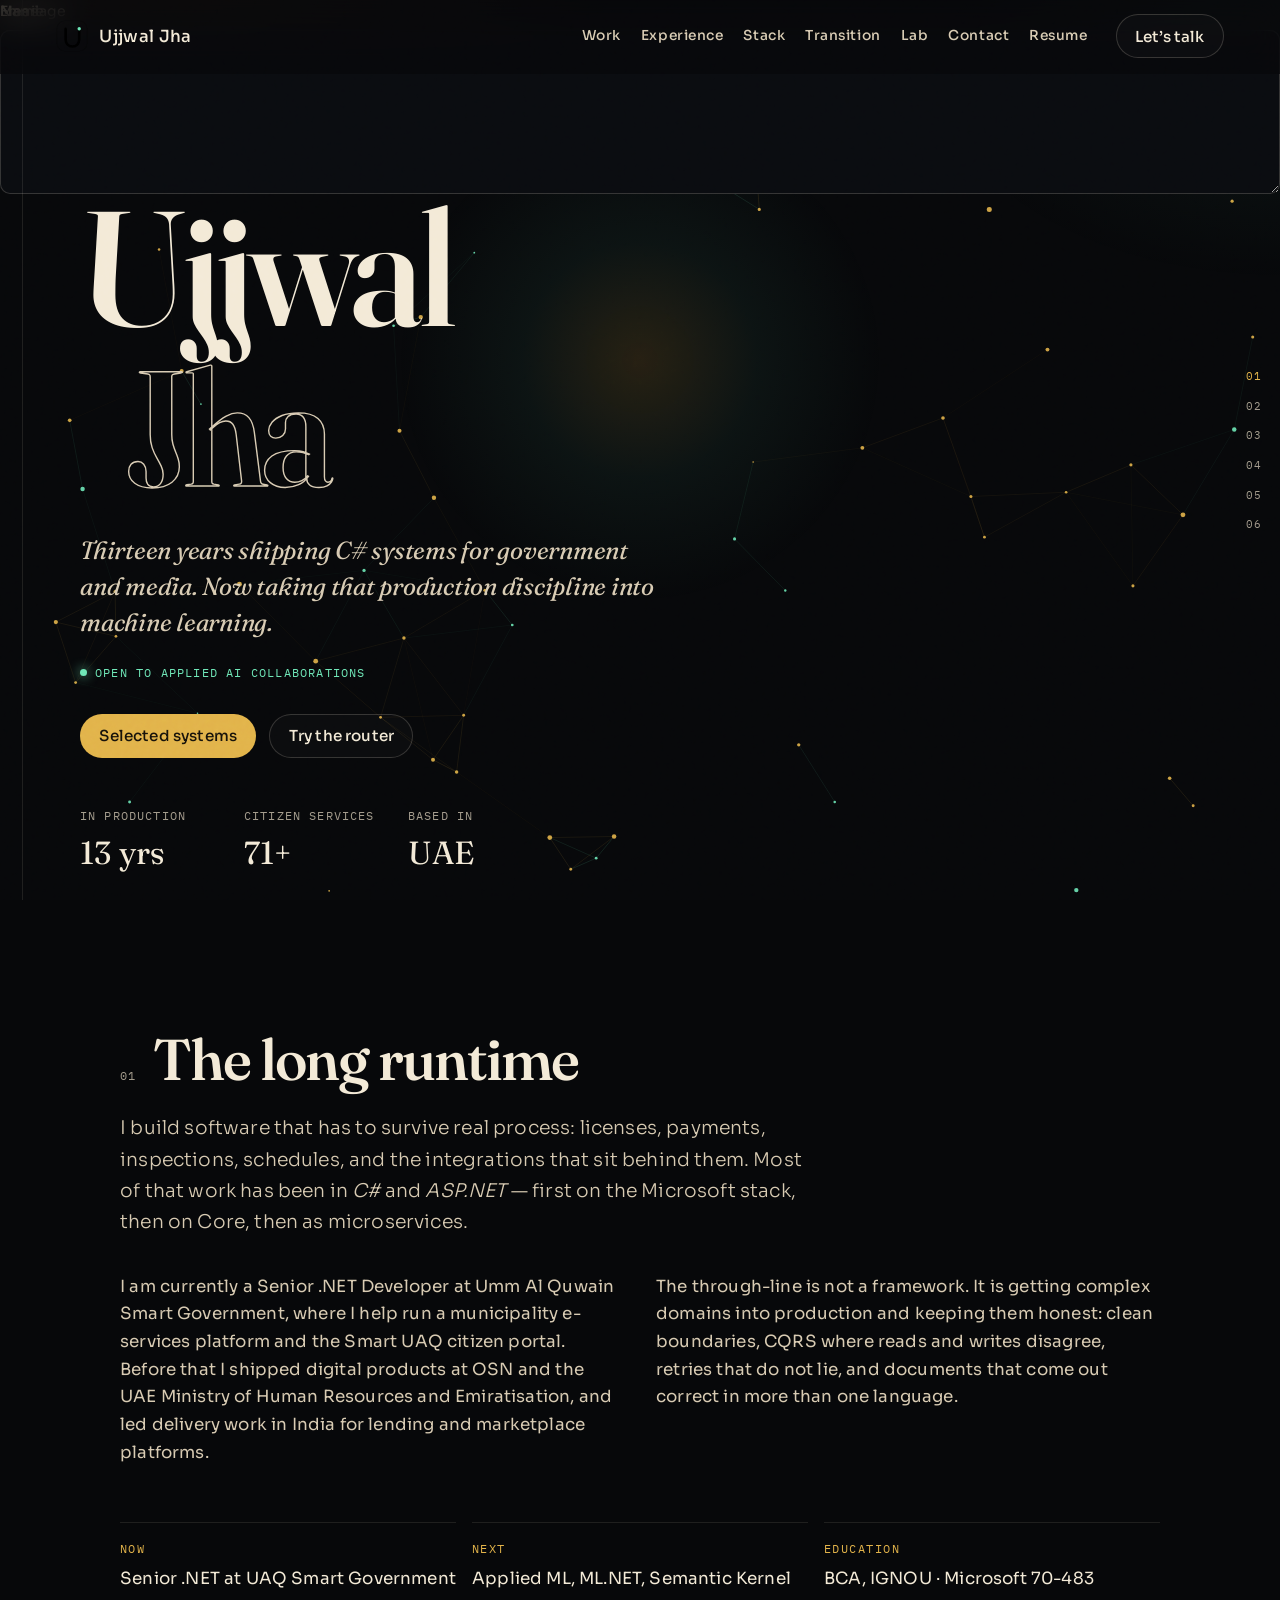
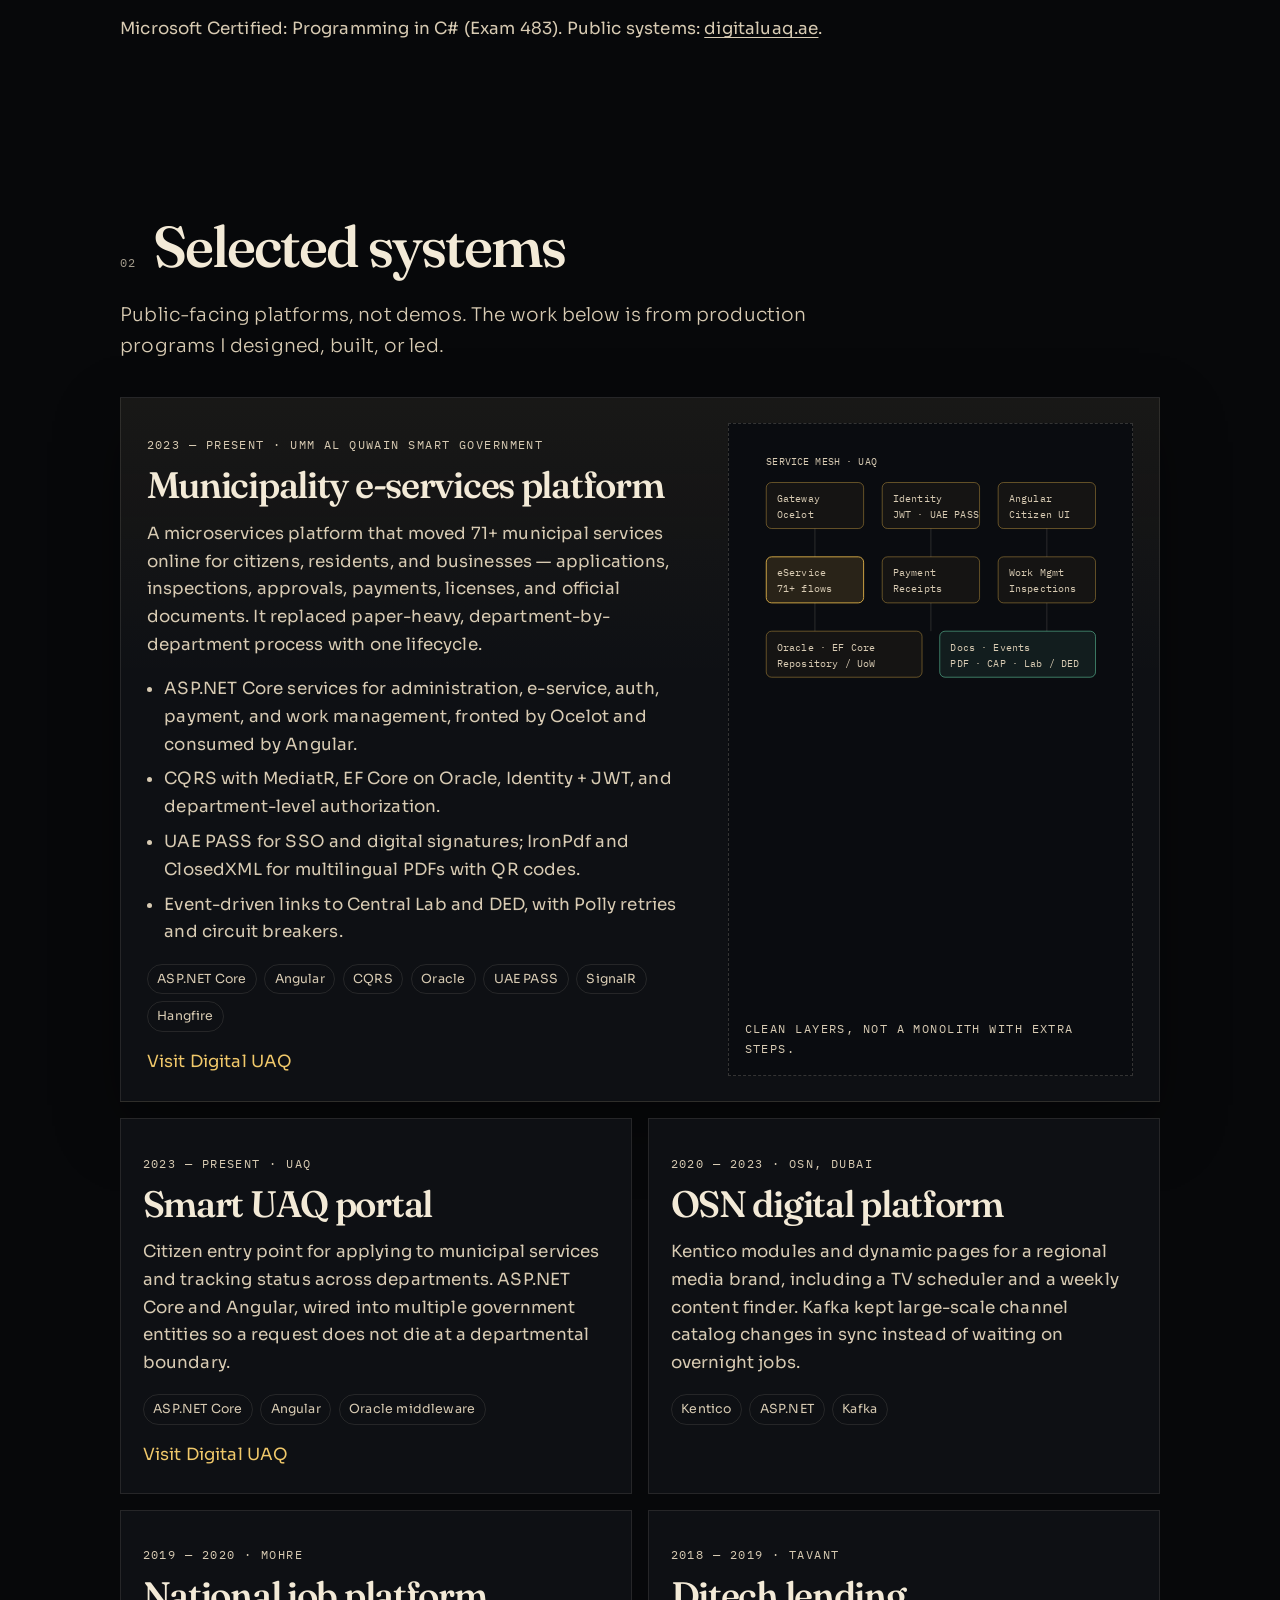
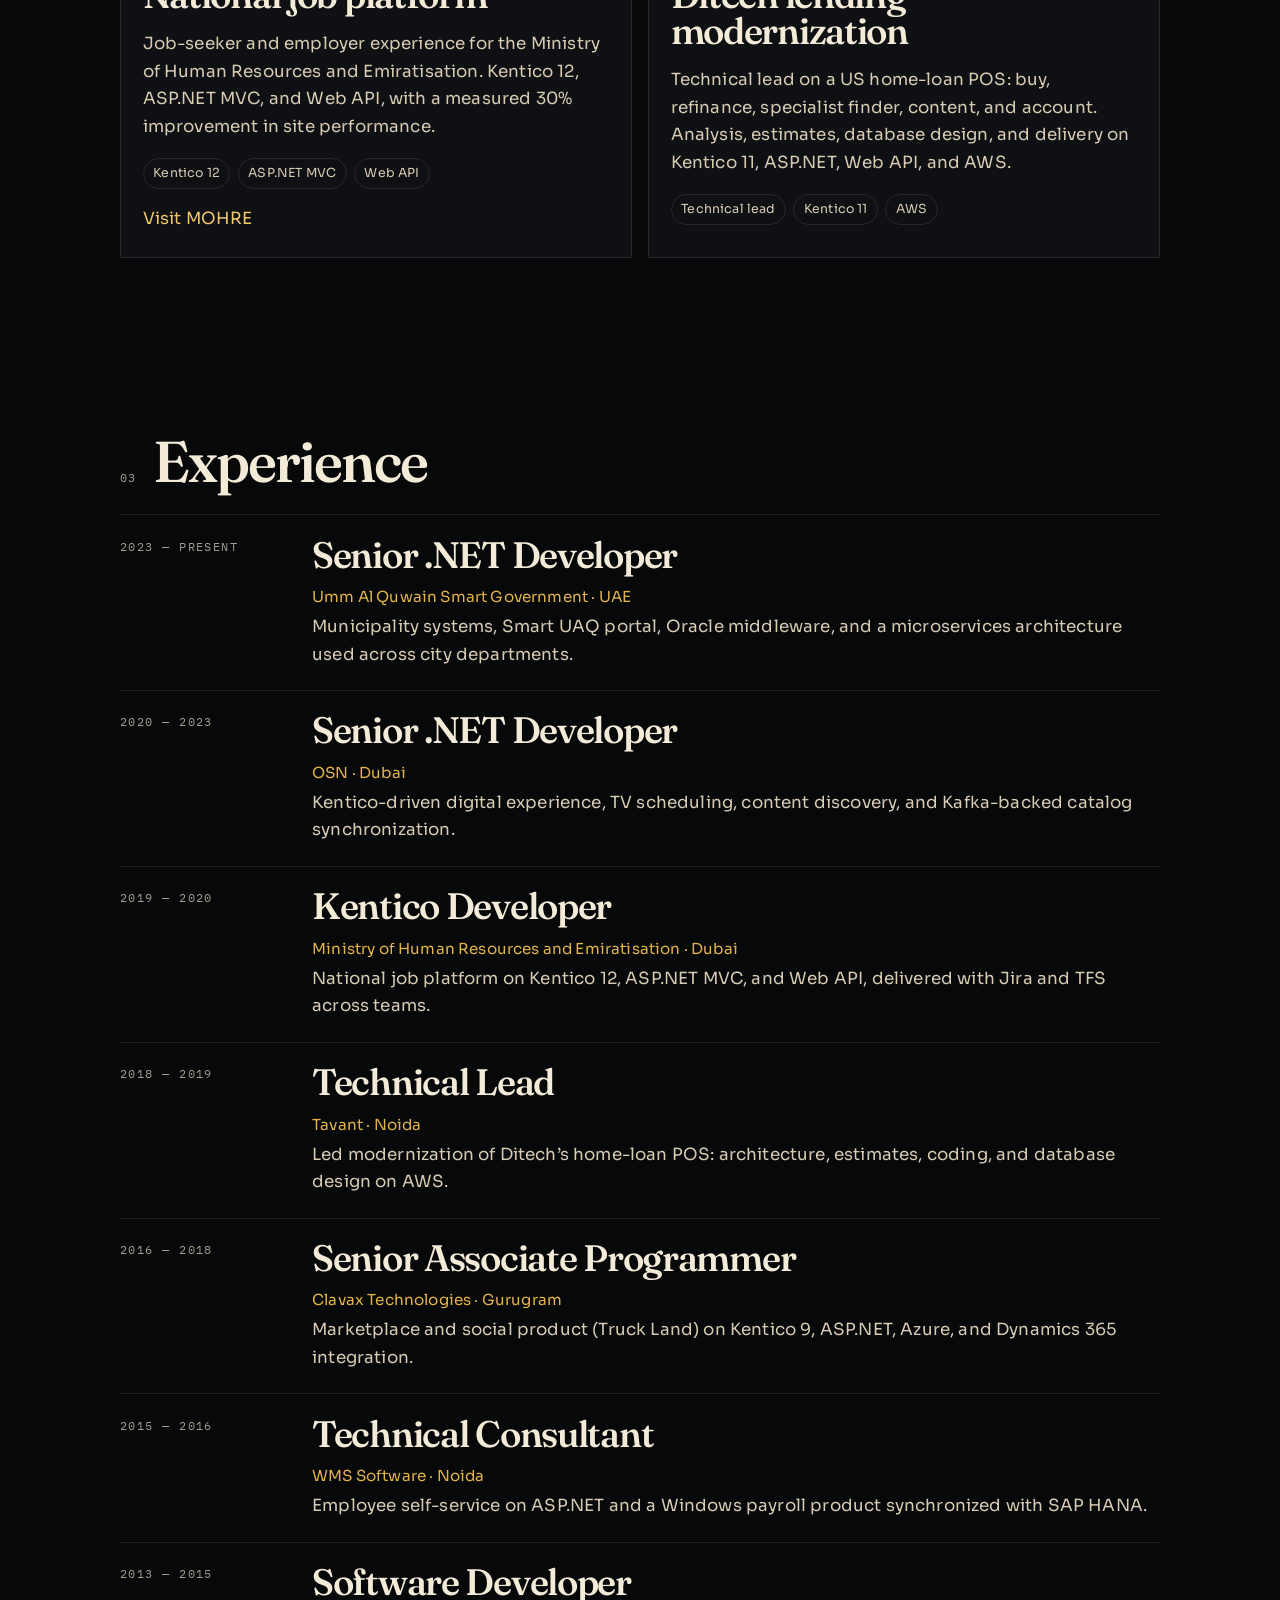
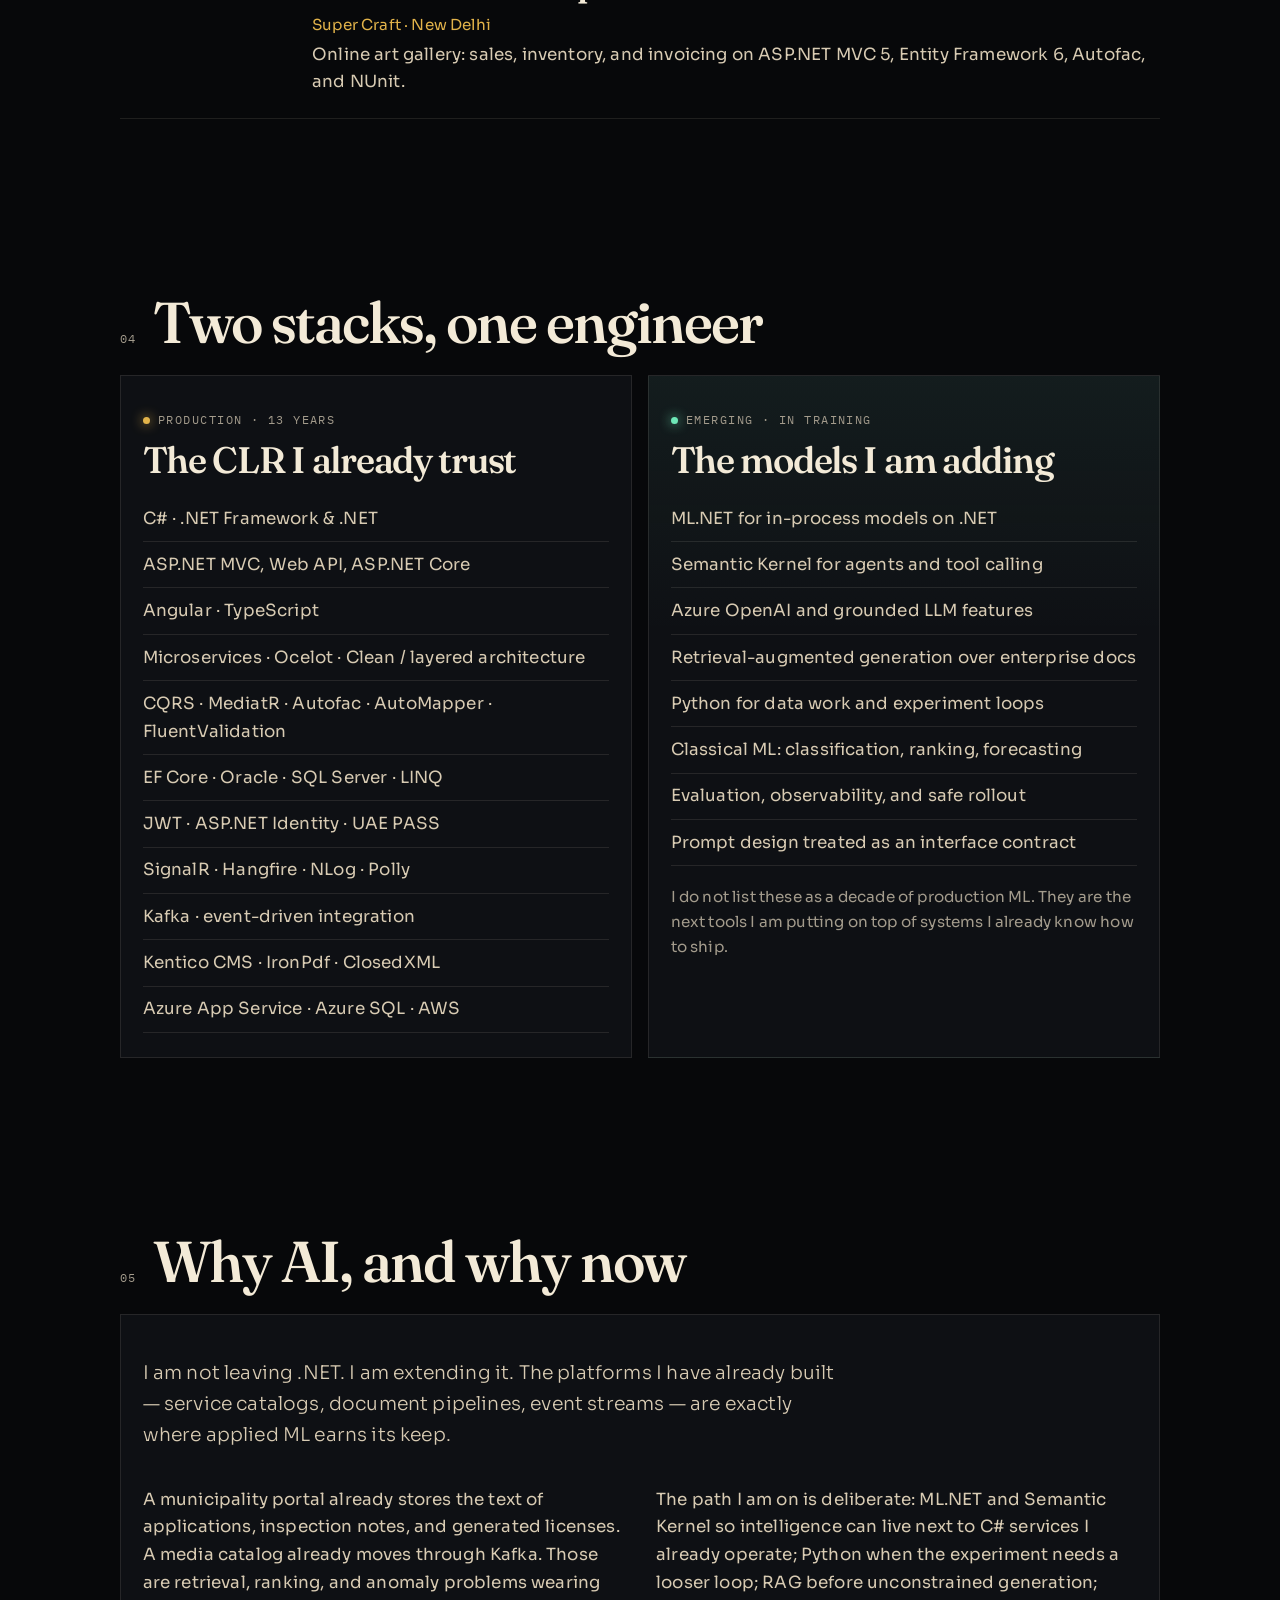
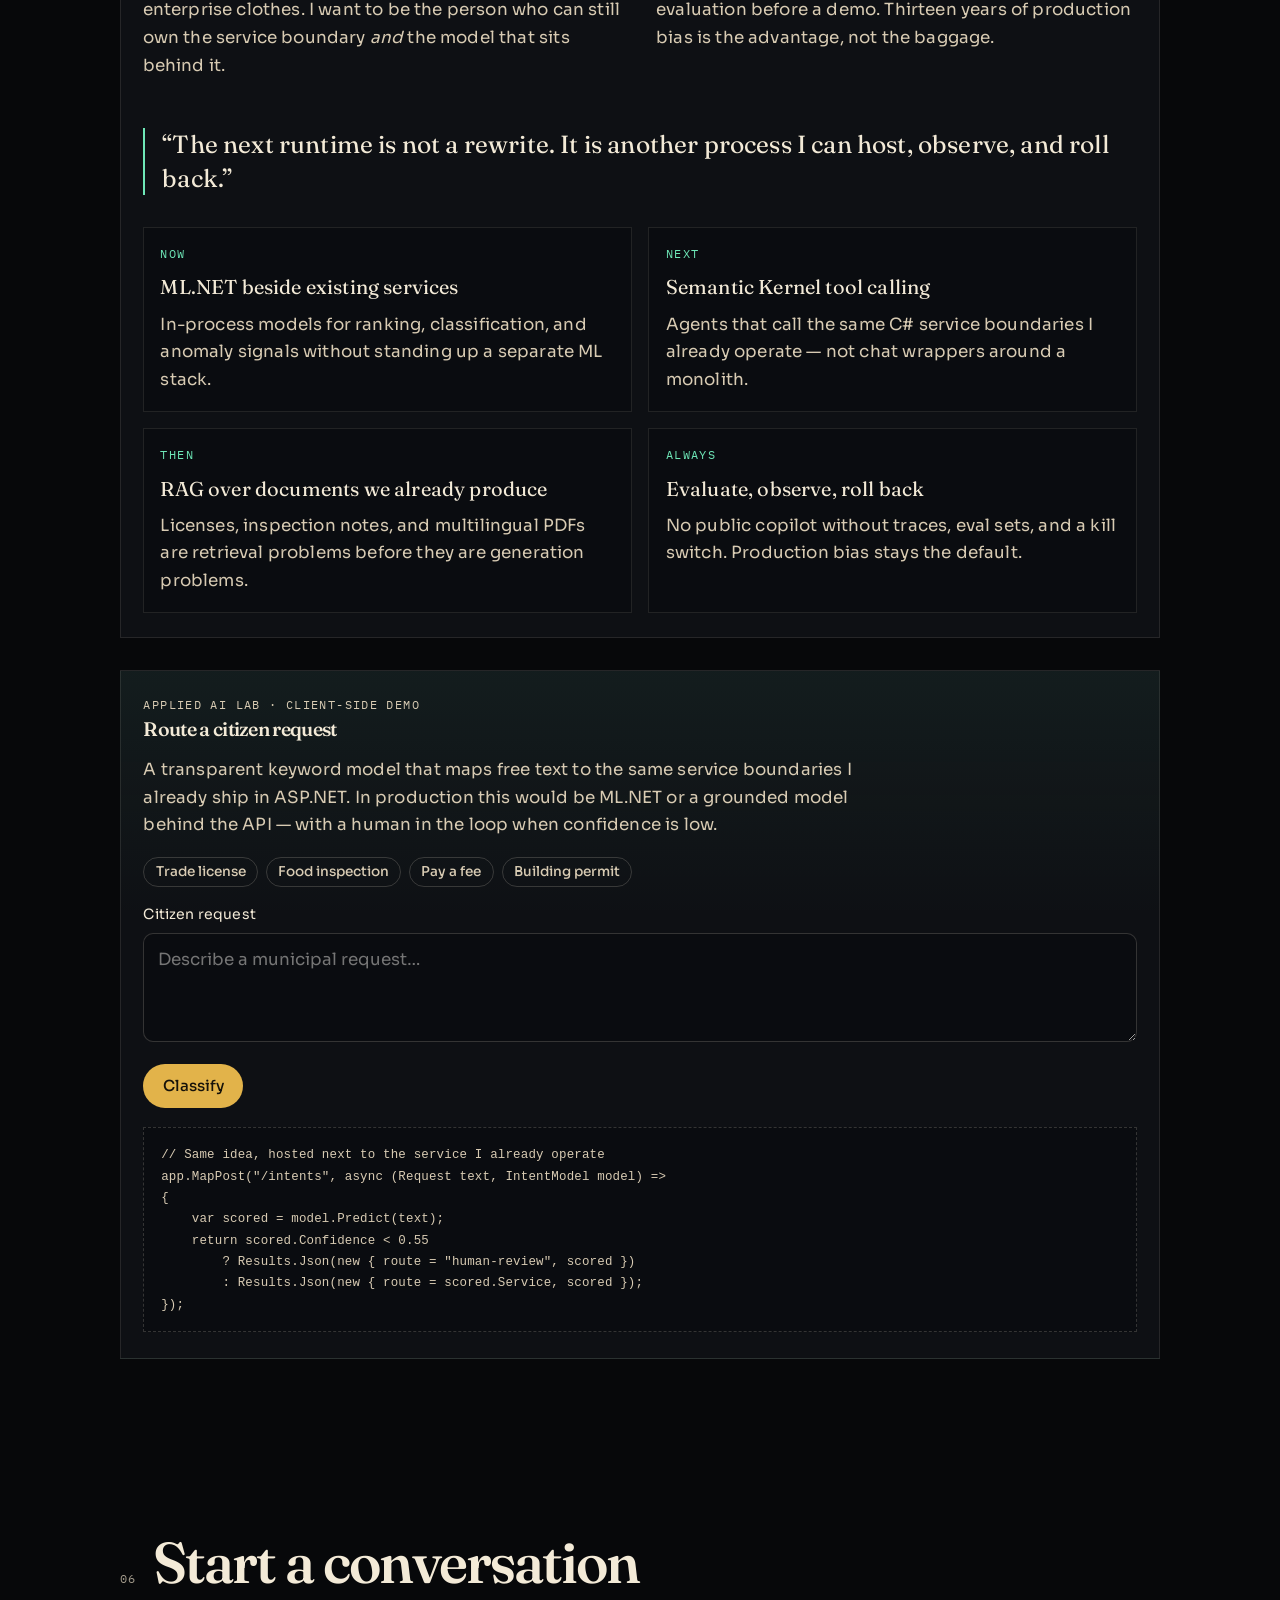
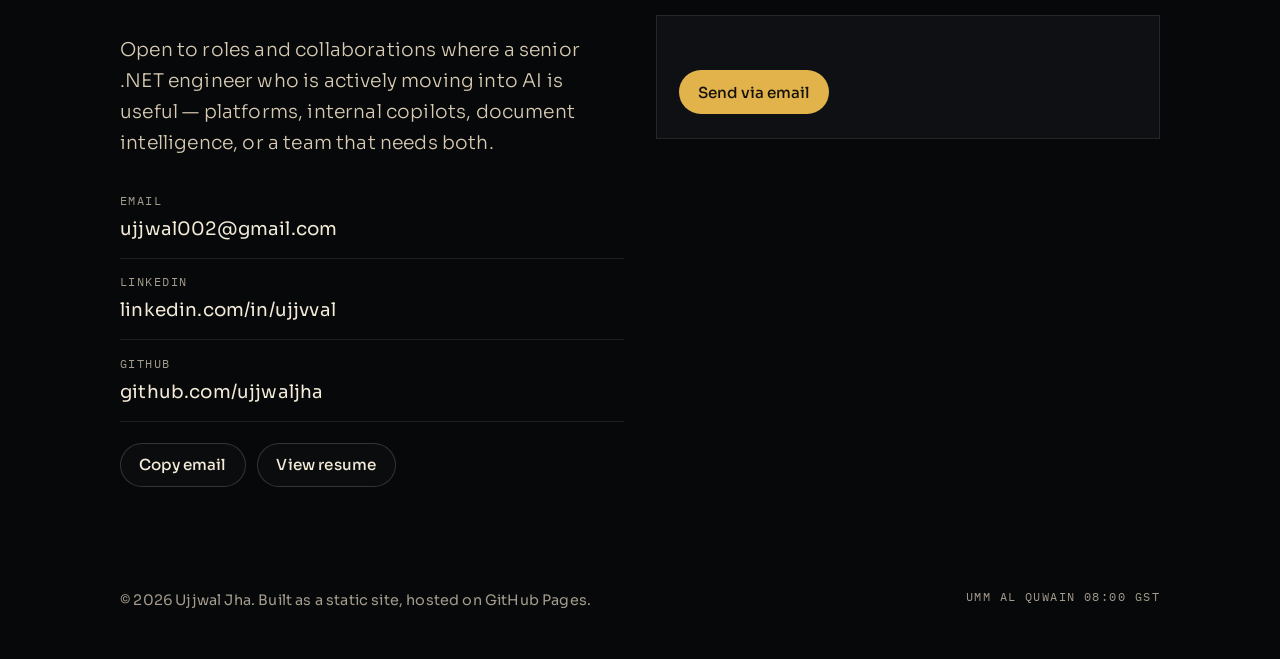
==== commit c70dd3ea: "Add cursor-follow field graphics and Fraunces / Sora type Full-page constellation now attracts to th" ====
--- a/index.html
+++ b/index.html
@@ -35,7 +35,7 @@
     <link rel="preconnect" href="https://fonts.googleapis.com" />
     <link rel="preconnect" href="https://fonts.gstatic.com" crossorigin />
     <link
-      href="https://fonts.googleapis.com/css2?family=IBM+Plex+Mono:wght@400;500&family=Instrument+Serif:ital@0;1&family=Outfit:wght@300;400;500;600&display=swap"
+      href="https://fonts.googleapis.com/css2?family=Fraunces:ital,opsz,wght@0,9..144,400;0,9..144,560;1,9..144,400&family=IBM+Plex+Mono:wght@400;500&family=Sora:wght@300;400;500;600&display=swap"
       rel="stylesheet"
     />
     <link rel="stylesheet" href="css/styles.css" />
@@ -78,6 +78,12 @@
   <body>
     <a class="skip-link" href="#main">Skip to content</a>
     <div class="grain" aria-hidden="true"></div>
+    <div class="spotlight" aria-hidden="true"></div>
+    <canvas class="field" data-field aria-hidden="true"></canvas>
+    <div class="cursor" data-cursor aria-hidden="true">
+      <span class="cursor__ring"></span>
+      <span class="cursor__core"></span>
+    </div>
     <div class="filament" aria-hidden="true"><span class="filament__fill"></span></div>
 
     <header class="site-header" data-header>
@@ -124,7 +130,6 @@
 
     <main id="main">
       <section class="hero" id="top">
-        <canvas class="hero__canvas" data-field aria-hidden="true"></canvas>
         <div class="hero__grid">
           <p class="eyebrow">
             <span class="dot dot--amber"></span>
--- a/css/styles.css
+++ b/css/styles.css
@@ -12,8 +12,10 @@
   --line: rgba(243, 234, 215, 0.1);
   --line-strong: rgba(243, 234, 215, 0.18);
   --shadow: 0 24px 60px rgba(0, 0, 0, 0.35);
-  --font-serif: "Instrument Serif", "Times New Roman", serif;
-  --font-sans: "Outfit", "Segoe UI", sans-serif;
+  --font-serif: "Fraunces", "Times New Roman", serif;
+  --font-sans: "Sora", "Segoe UI", sans-serif;
+  --px: 50vw;
+  --py: 40vh;
   --font-mono: "IBM Plex Mono", ui-monospace, monospace;
   --max: 1120px;
   --pad: clamp(1.25rem, 4vw, 2.5rem);
@@ -179,7 +181,9 @@
 .mobile-nav a {
   text-decoration: none;
   color: var(--paper-2);
-  font-size: 0.92rem;
+  font-size: 0.86rem;
+  font-weight: 500;
+  letter-spacing: 0.04em;
 }
 
 .nav a:hover,
@@ -264,12 +268,78 @@
   padding: clamp(3rem, 8vh, 6rem) var(--pad) 4rem;
 }
 
-.hero__canvas {
+.field {
+  position: fixed;
+  inset: 0;
+  z-index: 0;
+  width: 100%;
+  height: 100%;
+  pointer-events: none;
+}
+
+.spotlight {
+  pointer-events: none;
+  position: fixed;
+  inset: 0;
+  z-index: 0;
+  background: radial-gradient(420px circle at var(--px) var(--py), rgba(226, 179, 74, 0.14), rgba(110, 231, 183, 0.05) 28%, transparent 58%);
+}
+
+.cursor {
+  pointer-events: none;
+  position: fixed;
+  top: 0;
+  left: 0;
+  z-index: 20;
+  width: 42px;
+  height: 42px;
+  margin: -21px 0 0 -21px;
+  opacity: 0;
+  mix-blend-mode: screen;
+  transition: opacity 0.25s ease;
+}
+
+.cursor.is-on {
+  opacity: 1;
+}
+
+.cursor.is-down .cursor__ring {
+  transform: scale(0.72);
+}
+
+.cursor__ring,
+.cursor__core {
   position: absolute;
   inset: 0;
-  z-index: -1;
-  width: 100%;
-  height: 100%;
+  border-radius: 50%;
+}
+
+.cursor__ring {
+  border: 1px solid rgba(226, 179, 74, 0.7);
+  transition: transform 0.2s ease;
+}
+
+.cursor__core {
+  inset: 17px;
+  background: #6ee7b7;
+  box-shadow: 0 0 18px rgba(110, 231, 183, 0.8);
+}
+
+@media (hover: hover) and (pointer: fine) {
+  body.has-cursor {
+    cursor: none;
+  }
+
+  body.has-cursor a,
+  body.has-cursor button,
+  body.has-cursor label {
+    cursor: none;
+  }
+
+  body.has-cursor input,
+  body.has-cursor textarea {
+    cursor: text;
+  }
 }
 
 .hero__grid {
@@ -328,14 +398,15 @@
 h2,
 h3 {
   font-family: var(--font-serif);
-  font-weight: 400;
-  letter-spacing: -0.02em;
-  line-height: 1.05;
+  font-optical-sizing: auto;
+  font-weight: 560;
+  letter-spacing: -0.035em;
+  line-height: 0.98;
 }
 
 .hero h1 {
   margin: 0;
-  font-size: clamp(4.6rem, 14vw, 9.5rem);
+  font-size: clamp(4.8rem, 15vw, 10.2rem);
 }
 
 .hero__given {
@@ -350,11 +421,16 @@
 }
 
 .hero__lede {
-  max-width: 34rem;
+  max-width: 36rem;
   margin: 1.6rem 0 0;
   color: var(--paper-2);
-  font-size: 1.2rem;
-  font-weight: 300;
+  font-family: var(--font-serif);
+  font-optical-sizing: auto;
+  font-size: clamp(1.2rem, 2.4vw, 1.55rem);
+  font-style: italic;
+  font-weight: 400;
+  line-height: 1.45;
+  letter-spacing: -0.01em;
 }
 
 .avail {
@@ -1124,7 +1200,9 @@
   }
 
   .grain,
-  .hero__canvas {
+  .field,
+  .spotlight,
+  .cursor {
     display: none;
   }
 
@@ -1143,7 +1221,9 @@
   .grain,
   .filament,
   .rail,
-  .hero__canvas,
+  .field,
+  .spotlight,
+  .cursor,
   .site-header,
   .skip-link,
   .nav-toggle {
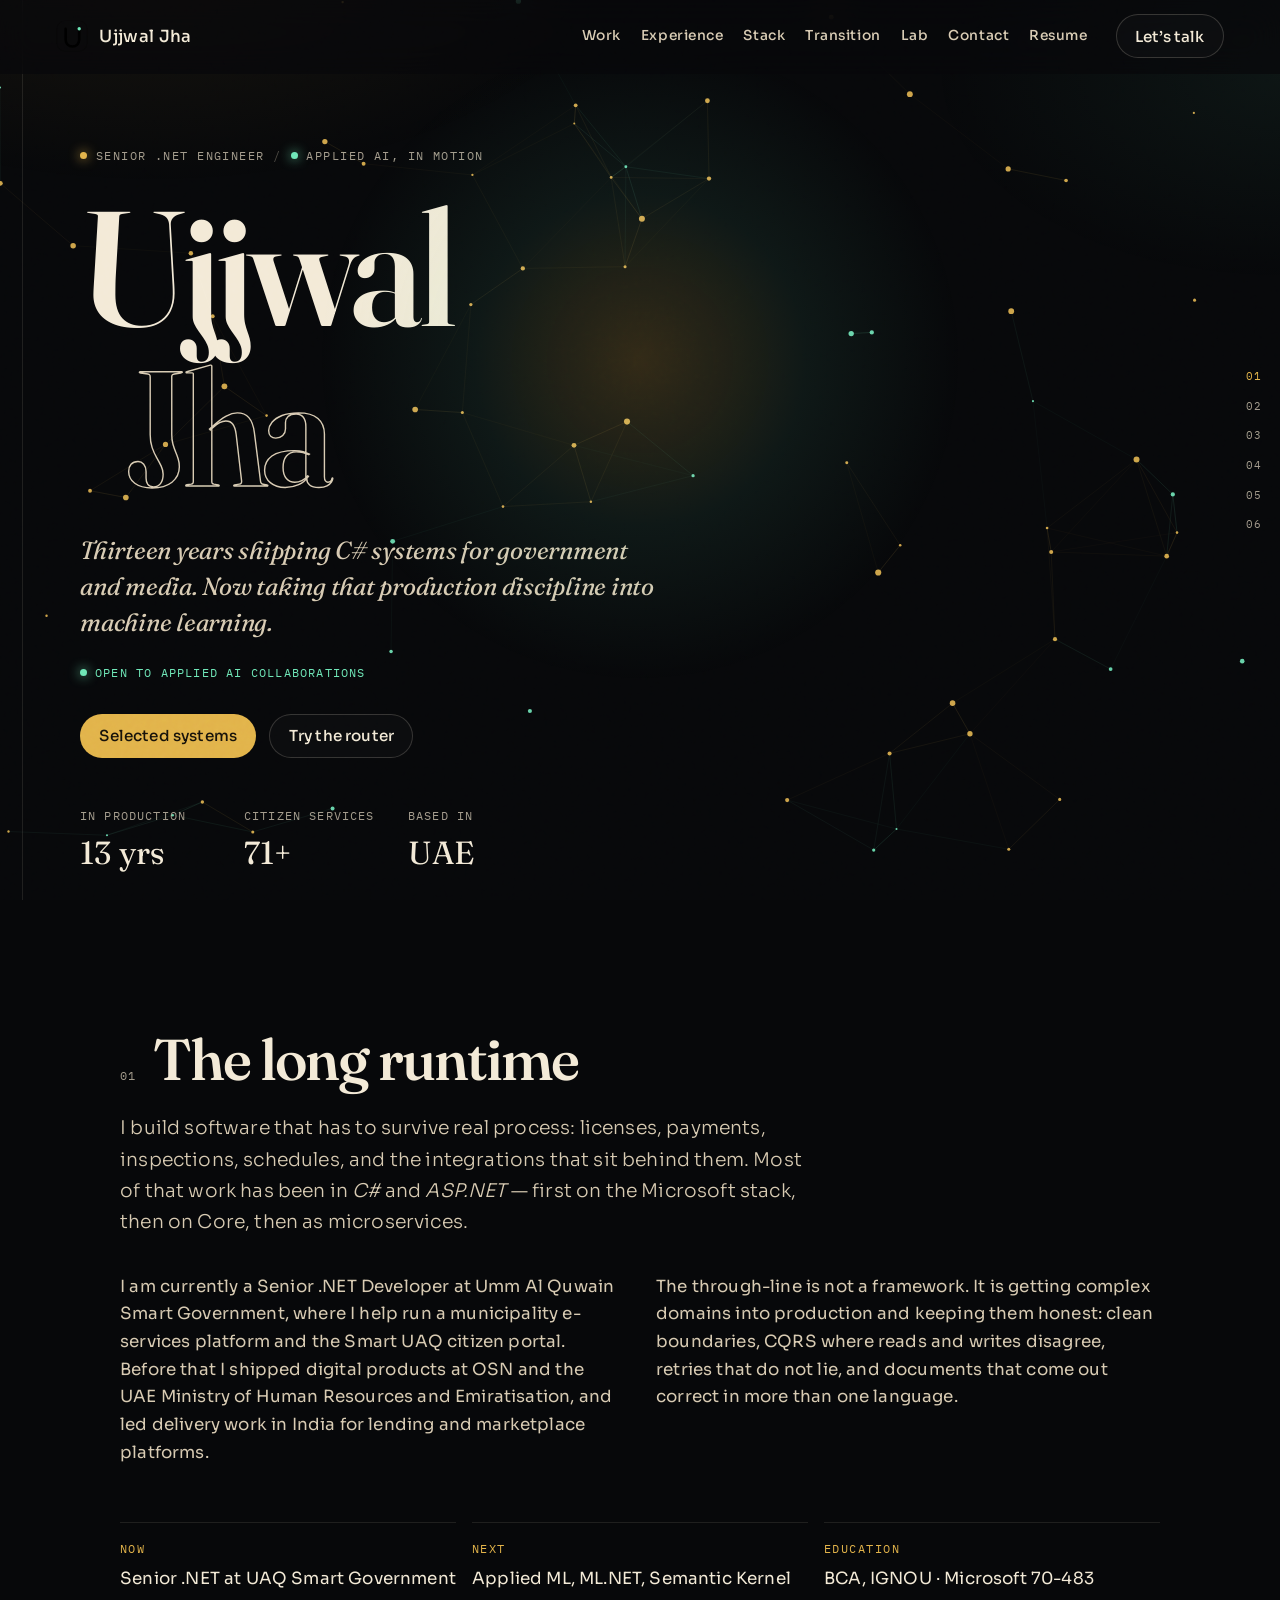
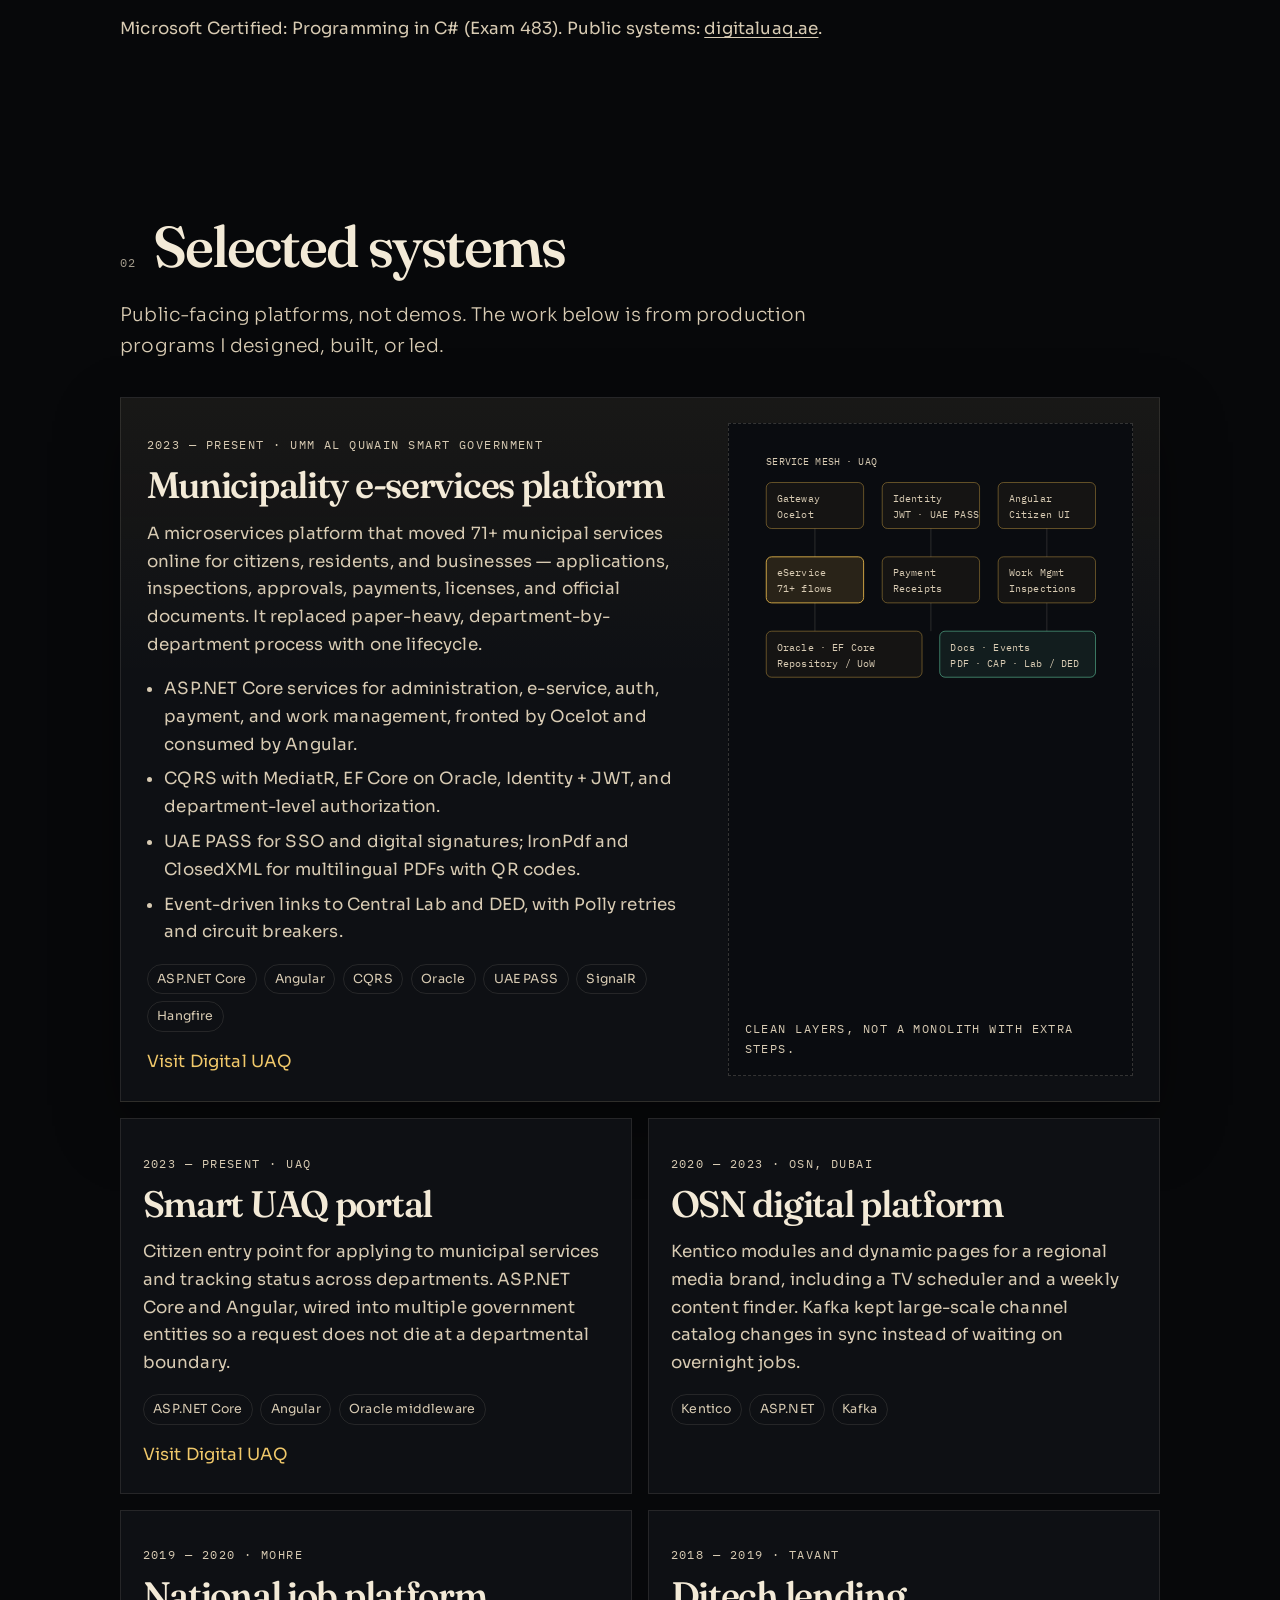
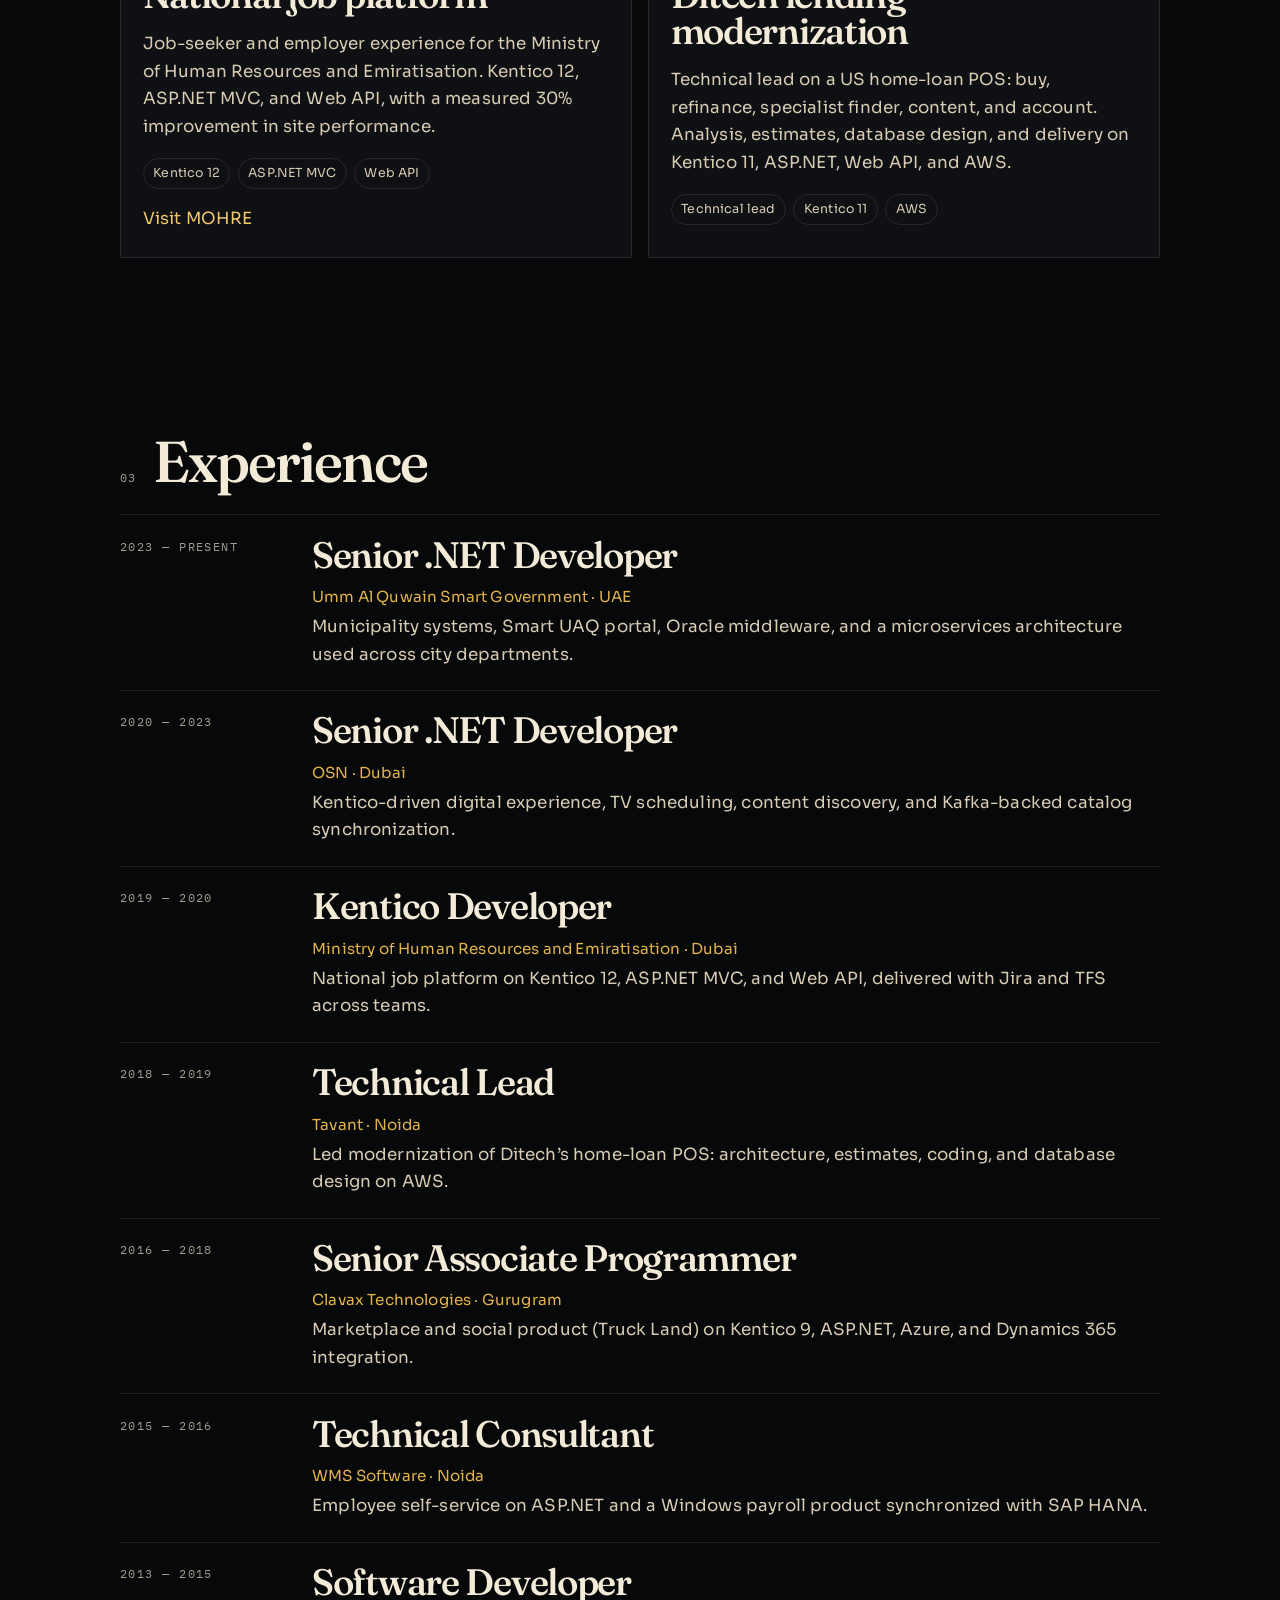
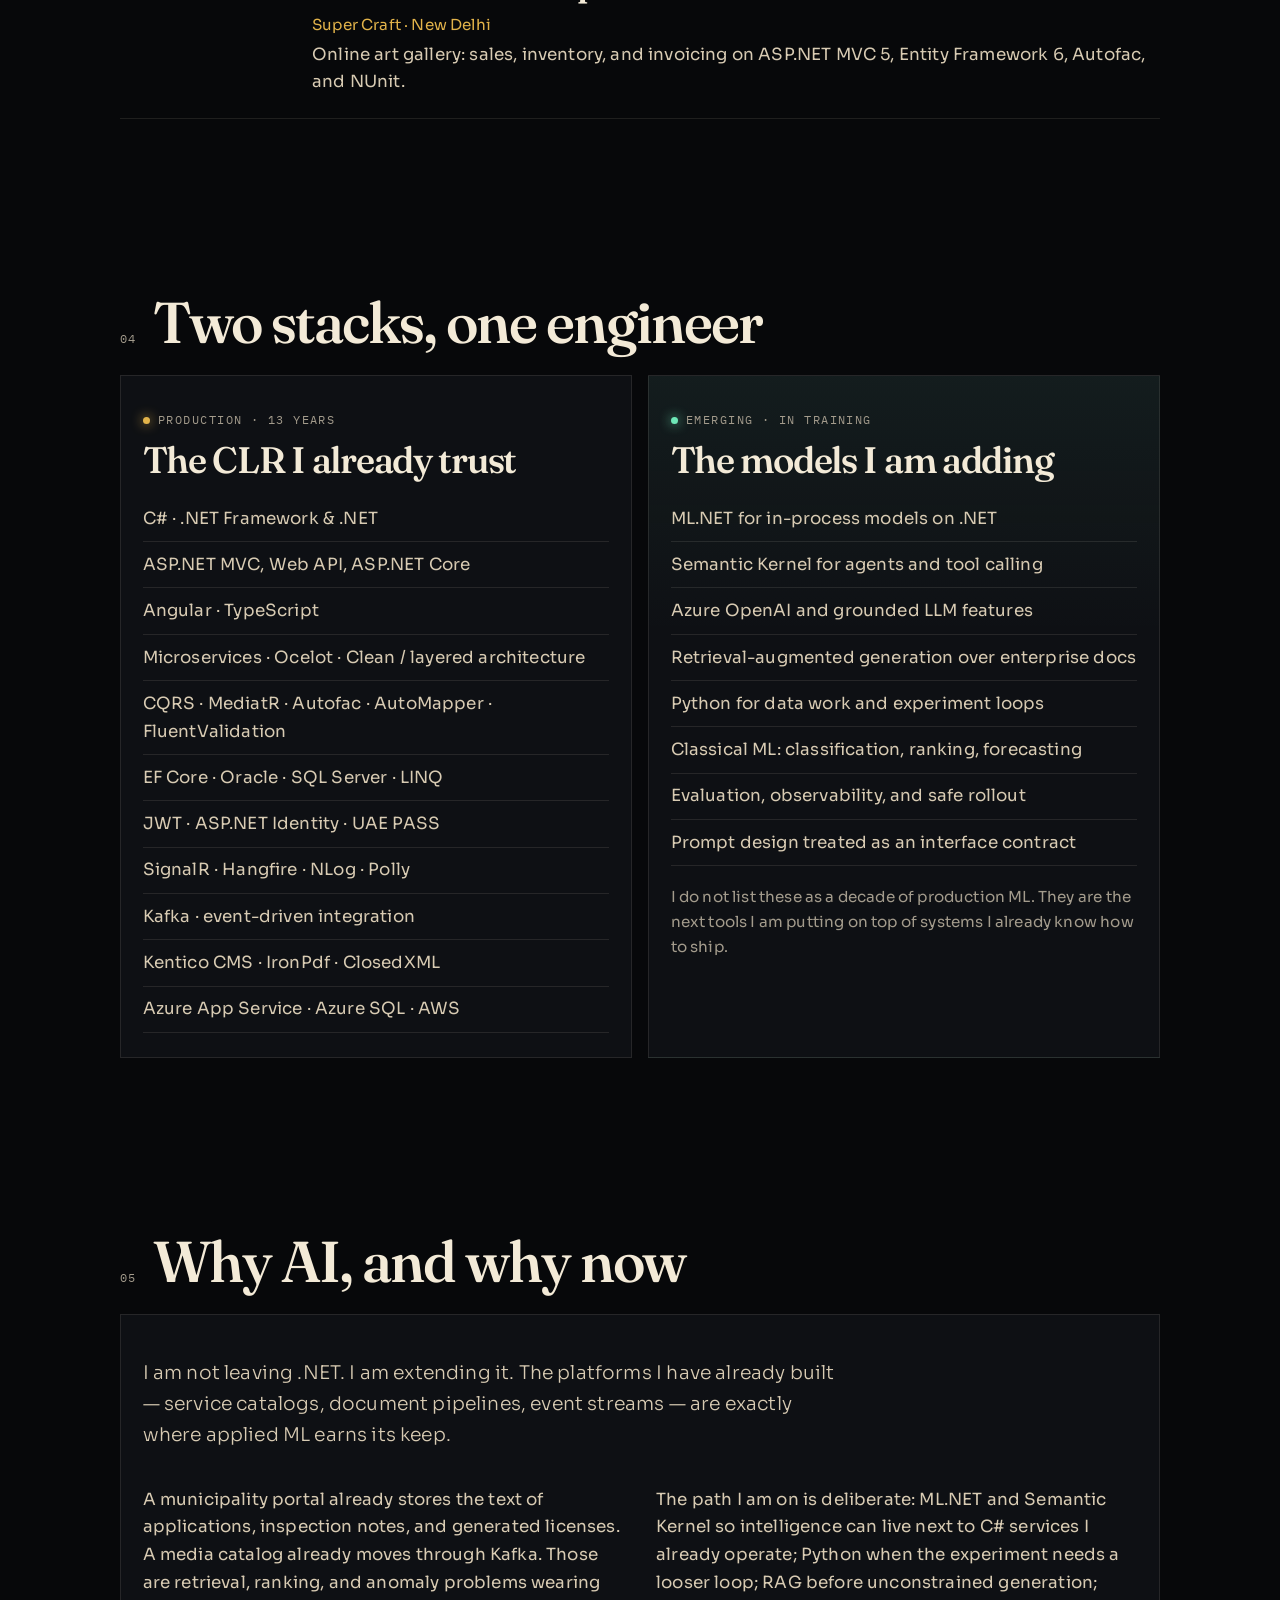
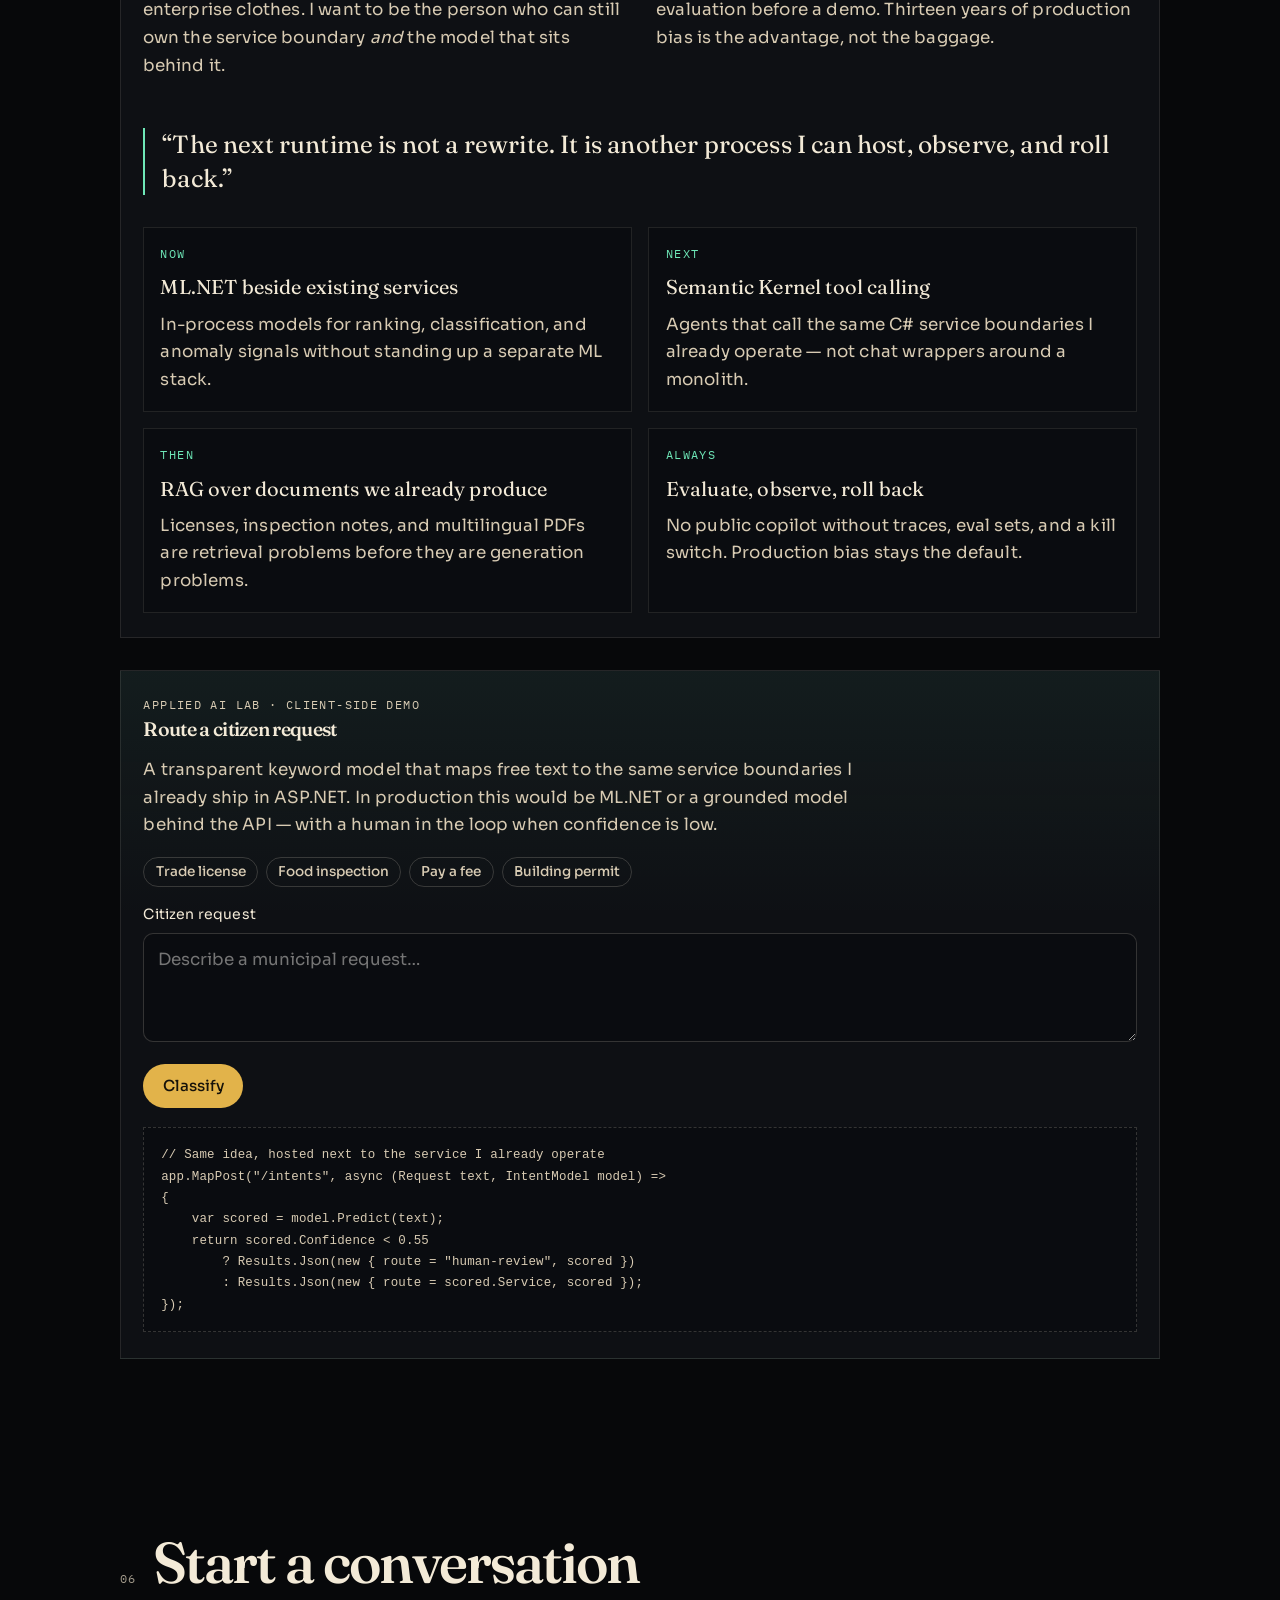
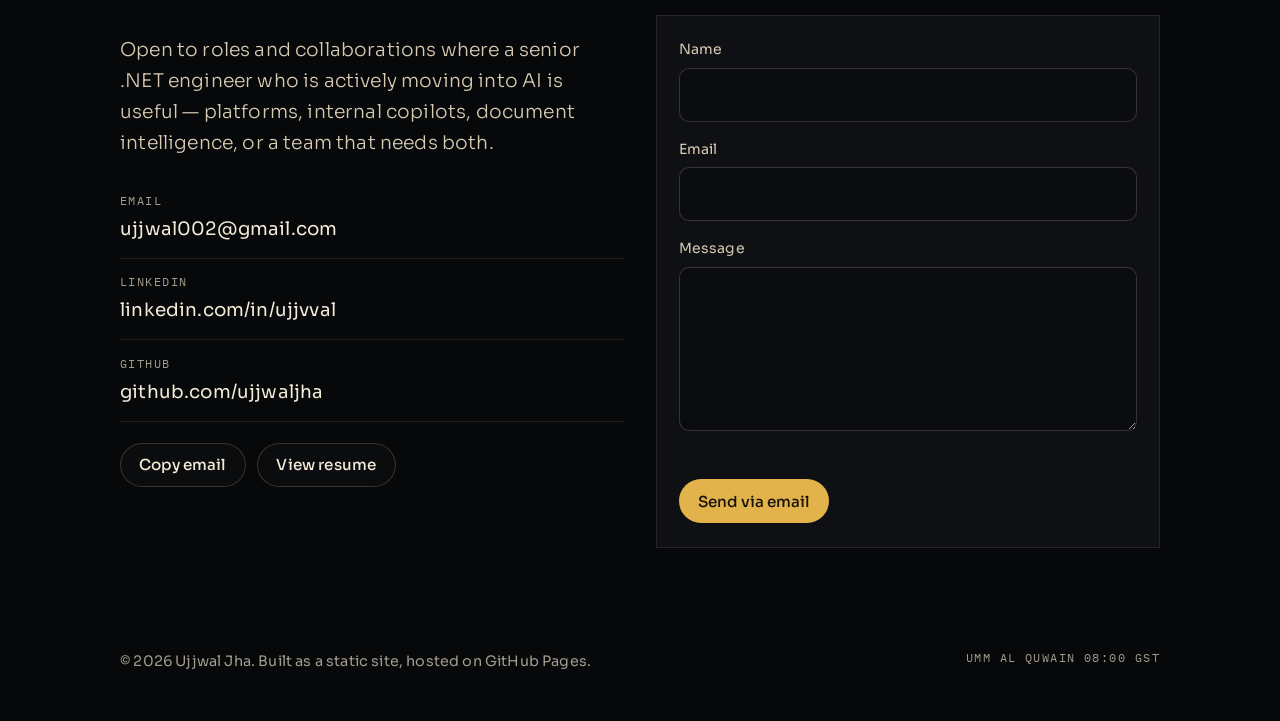
==== commit f100c2cf: "Fix constellation so it covers the page and follows the mouse The canvas used the same .field class " ====
--- a/index.html
+++ b/index.html
@@ -79,7 +79,7 @@
     <a class="skip-link" href="#main">Skip to content</a>
     <div class="grain" aria-hidden="true"></div>
     <div class="spotlight" aria-hidden="true"></div>
-    <canvas class="field" data-field aria-hidden="true"></canvas>
+    <canvas class="stage" data-field aria-hidden="true"></canvas>
     <div class="cursor" data-cursor aria-hidden="true">
       <span class="cursor__ring"></span>
       <span class="cursor__core"></span>
--- a/css/styles.css
+++ b/css/styles.css
@@ -261,28 +261,30 @@
 
 .hero {
   position: relative;
-  isolation: isolate;
   min-height: calc(100vh - var(--header));
   display: grid;
   align-items: end;
   padding: clamp(3rem, 8vh, 6rem) var(--pad) 4rem;
 }
 
-.field {
+.stage {
+  display: block;
   position: fixed;
-  inset: 0;
-  z-index: 0;
-  width: 100%;
-  height: 100%;
+  top: 0;
+  left: 0;
+  z-index: 2;
+  width: 100vw;
+  height: 100vh;
   pointer-events: none;
+  mix-blend-mode: screen;
 }
 
 .spotlight {
   pointer-events: none;
   position: fixed;
   inset: 0;
-  z-index: 0;
-  background: radial-gradient(420px circle at var(--px) var(--py), rgba(226, 179, 74, 0.14), rgba(110, 231, 183, 0.05) 28%, transparent 58%);
+  z-index: 2;
+  background: radial-gradient(520px circle at var(--px) var(--py), rgba(226, 179, 74, 0.2), rgba(110, 231, 183, 0.07) 32%, transparent 62%);
 }
 
 .cursor {
@@ -291,9 +293,9 @@
   top: 0;
   left: 0;
   z-index: 20;
-  width: 42px;
-  height: 42px;
-  margin: -21px 0 0 -21px;
+  width: 52px;
+  height: 52px;
+  margin: -26px 0 0 -26px;
   opacity: 0;
   mix-blend-mode: screen;
   transition: opacity 0.25s ease;
@@ -320,9 +322,9 @@
 }
 
 .cursor__core {
-  inset: 17px;
+  inset: 21px;
   background: #6ee7b7;
-  box-shadow: 0 0 18px rgba(110, 231, 183, 0.8);
+  box-shadow: 0 0 22px rgba(110, 231, 183, 0.95);
 }
 
 @media (hover: hover) and (pointer: fine) {
@@ -1200,7 +1202,7 @@
   }
 
   .grain,
-  .field,
+  .stage,
   .spotlight,
   .cursor {
     display: none;
@@ -1221,7 +1223,7 @@
   .grain,
   .filament,
   .rail,
-  .field,
+  .stage,
   .spotlight,
   .cursor,
   .site-header,
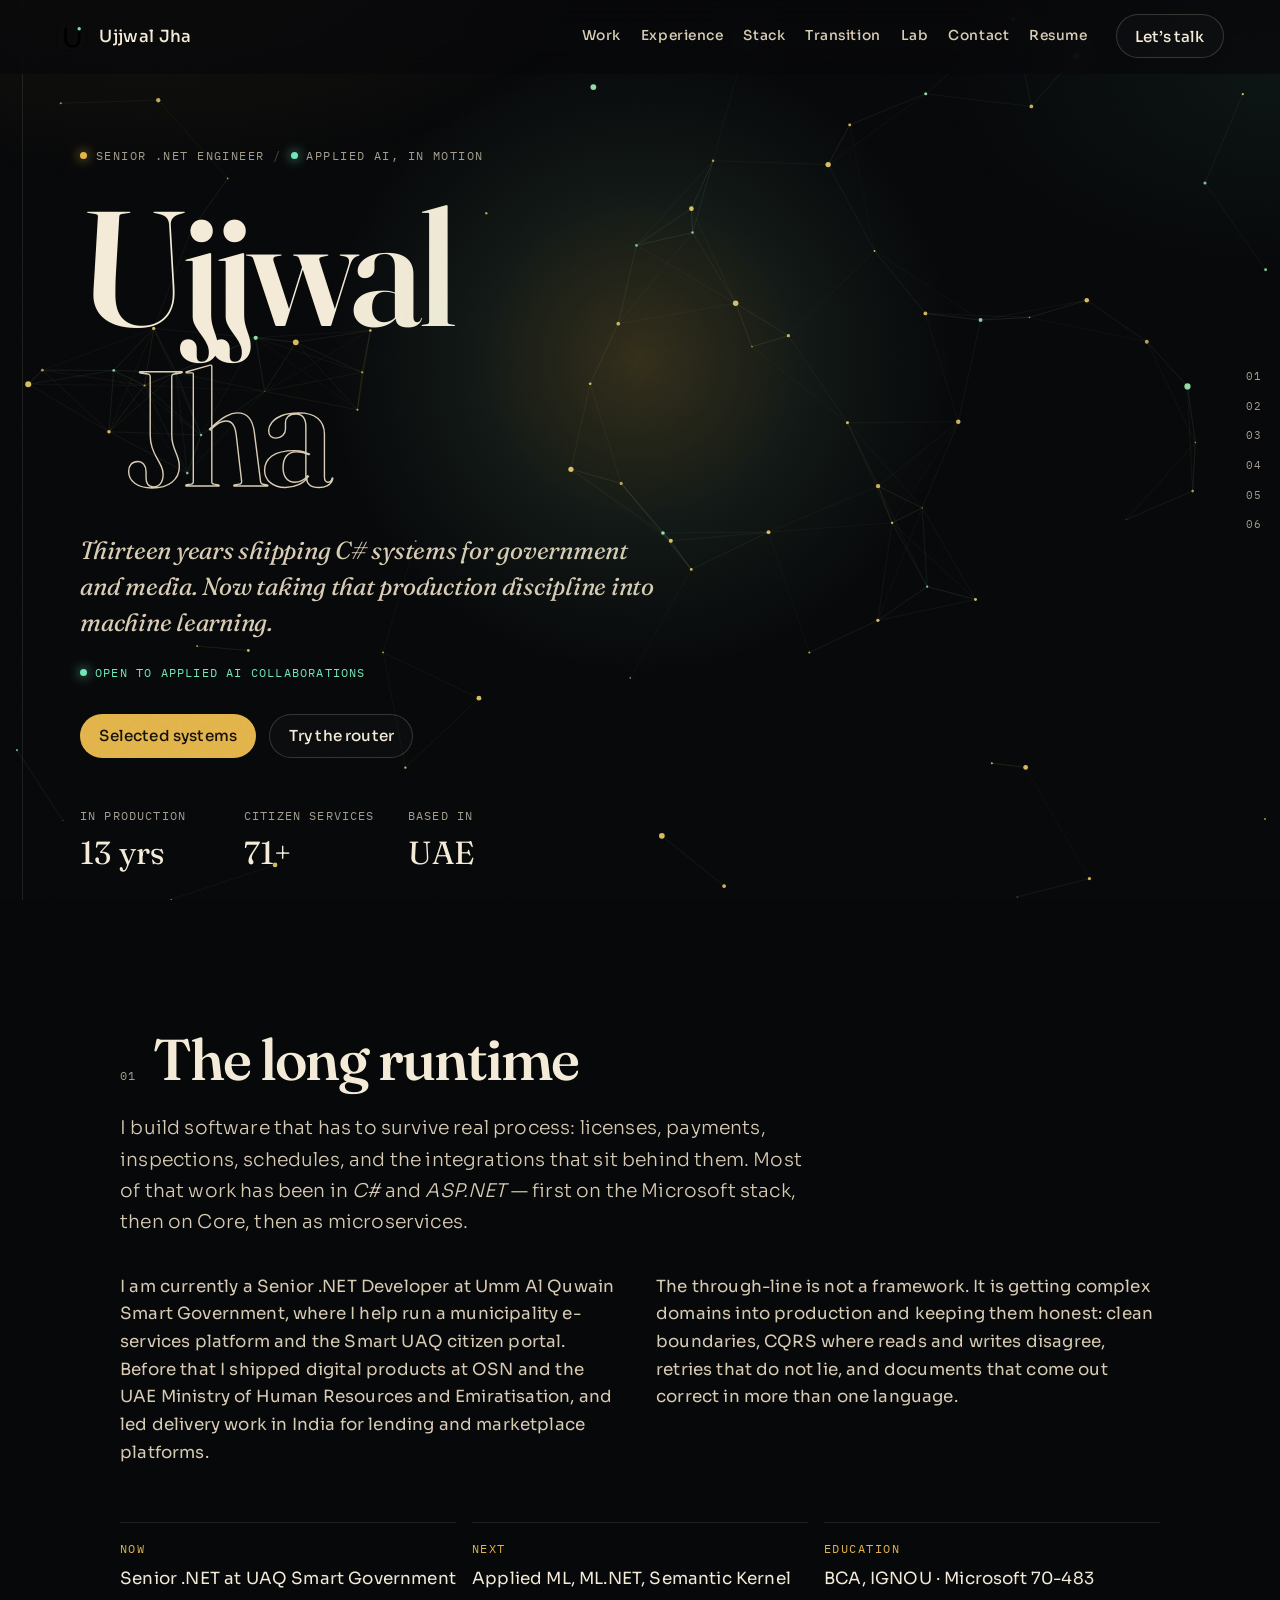
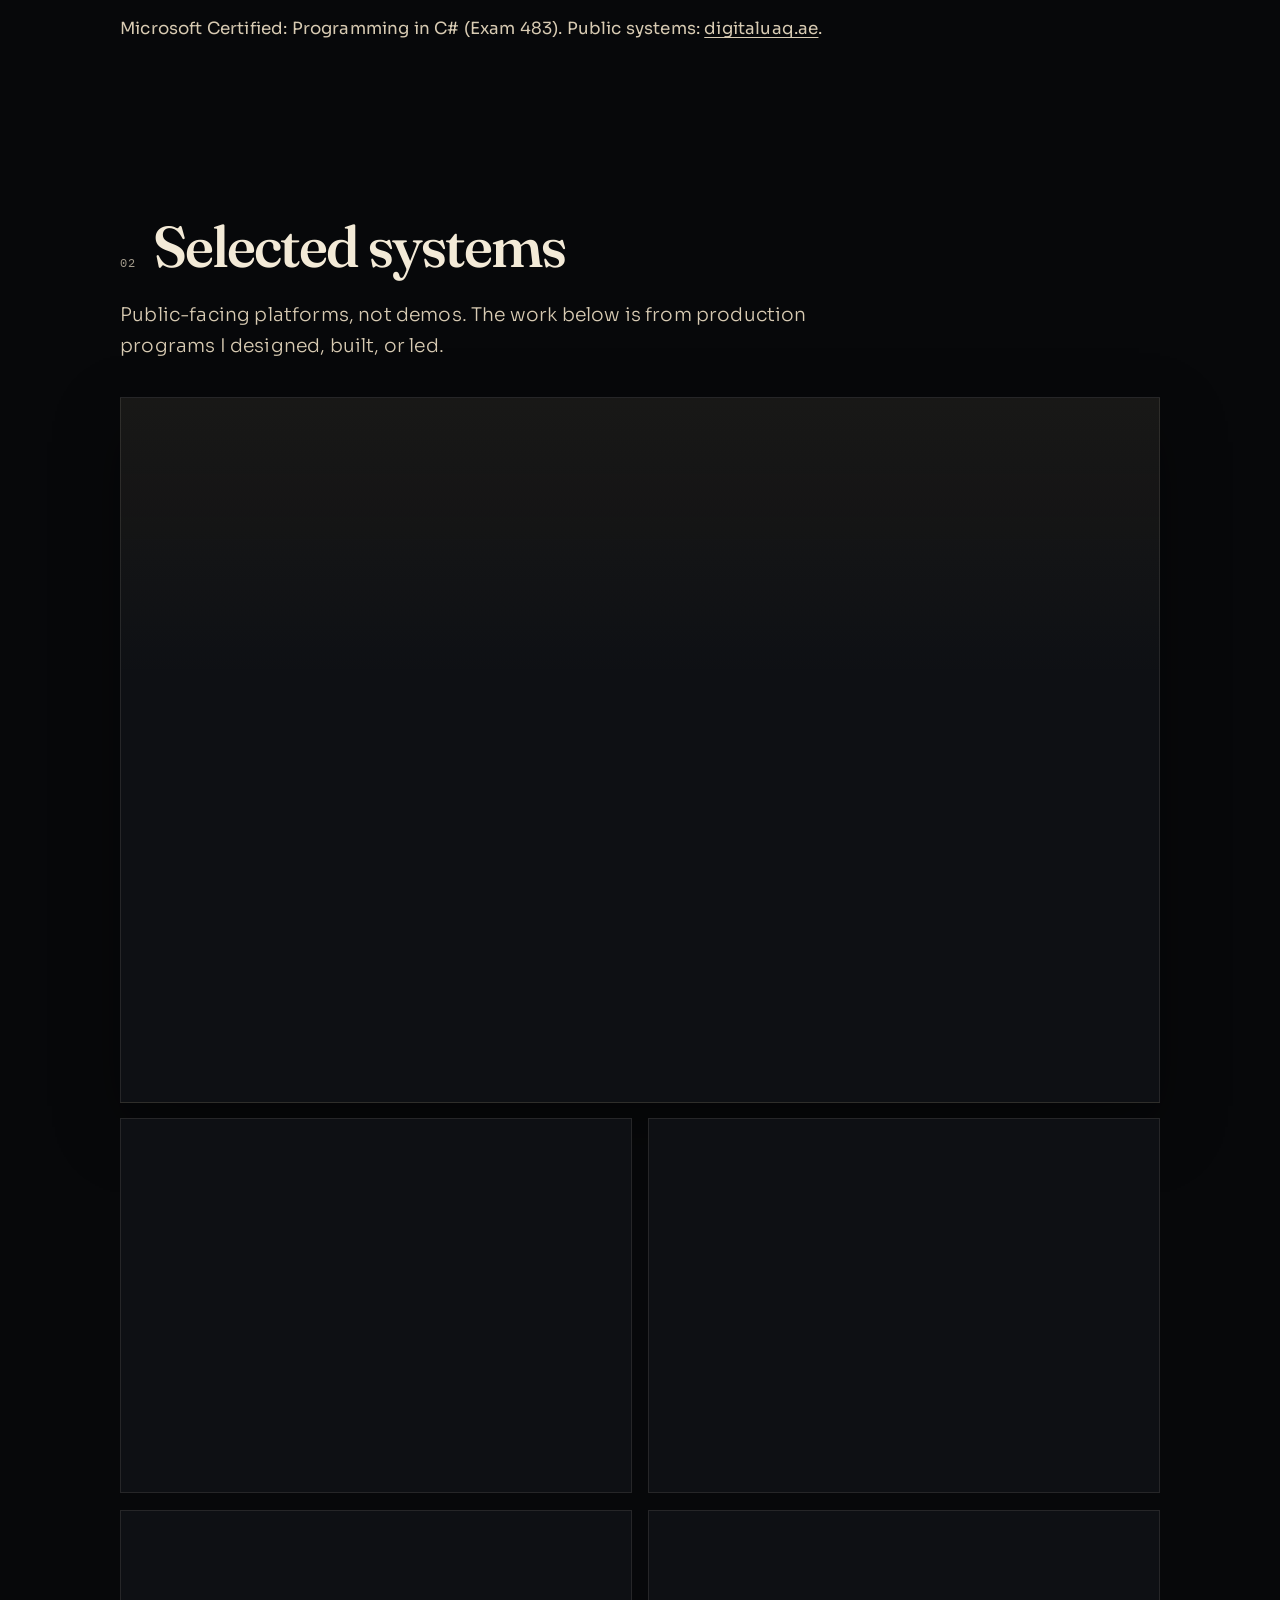
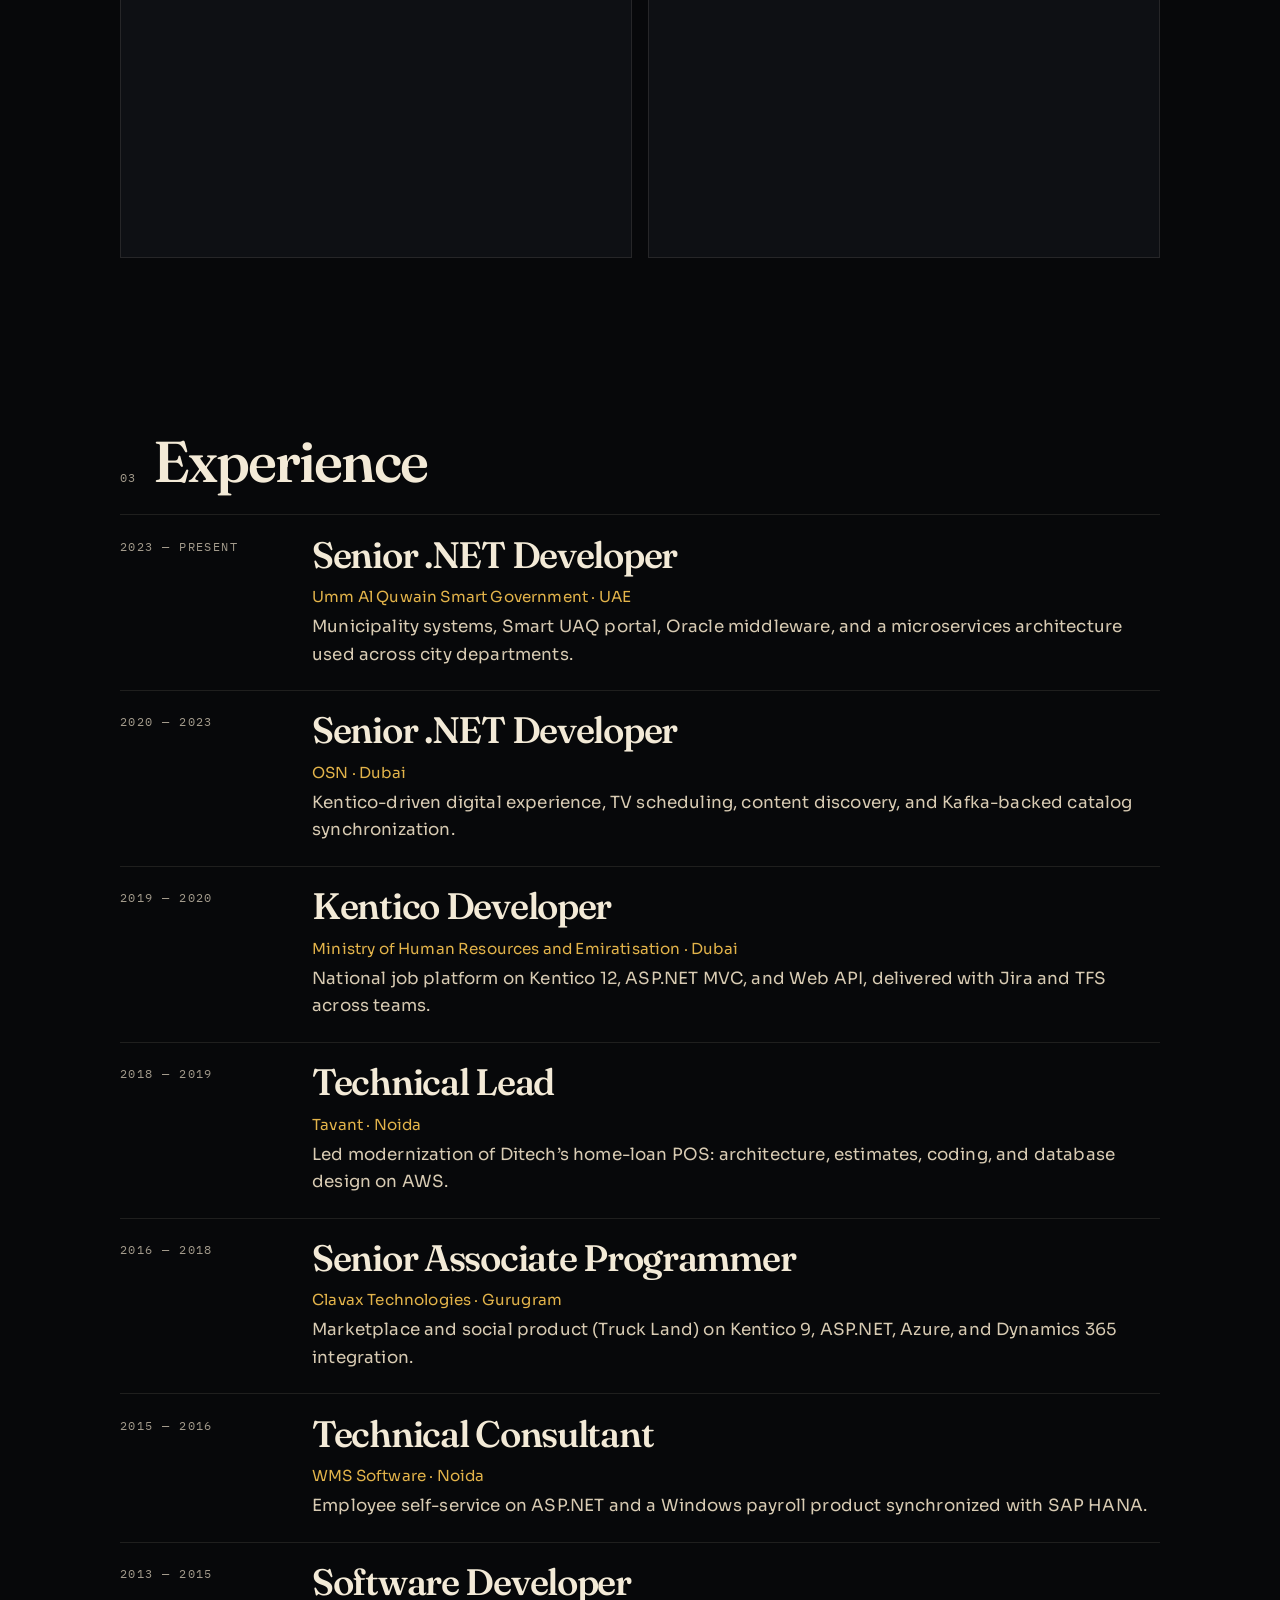
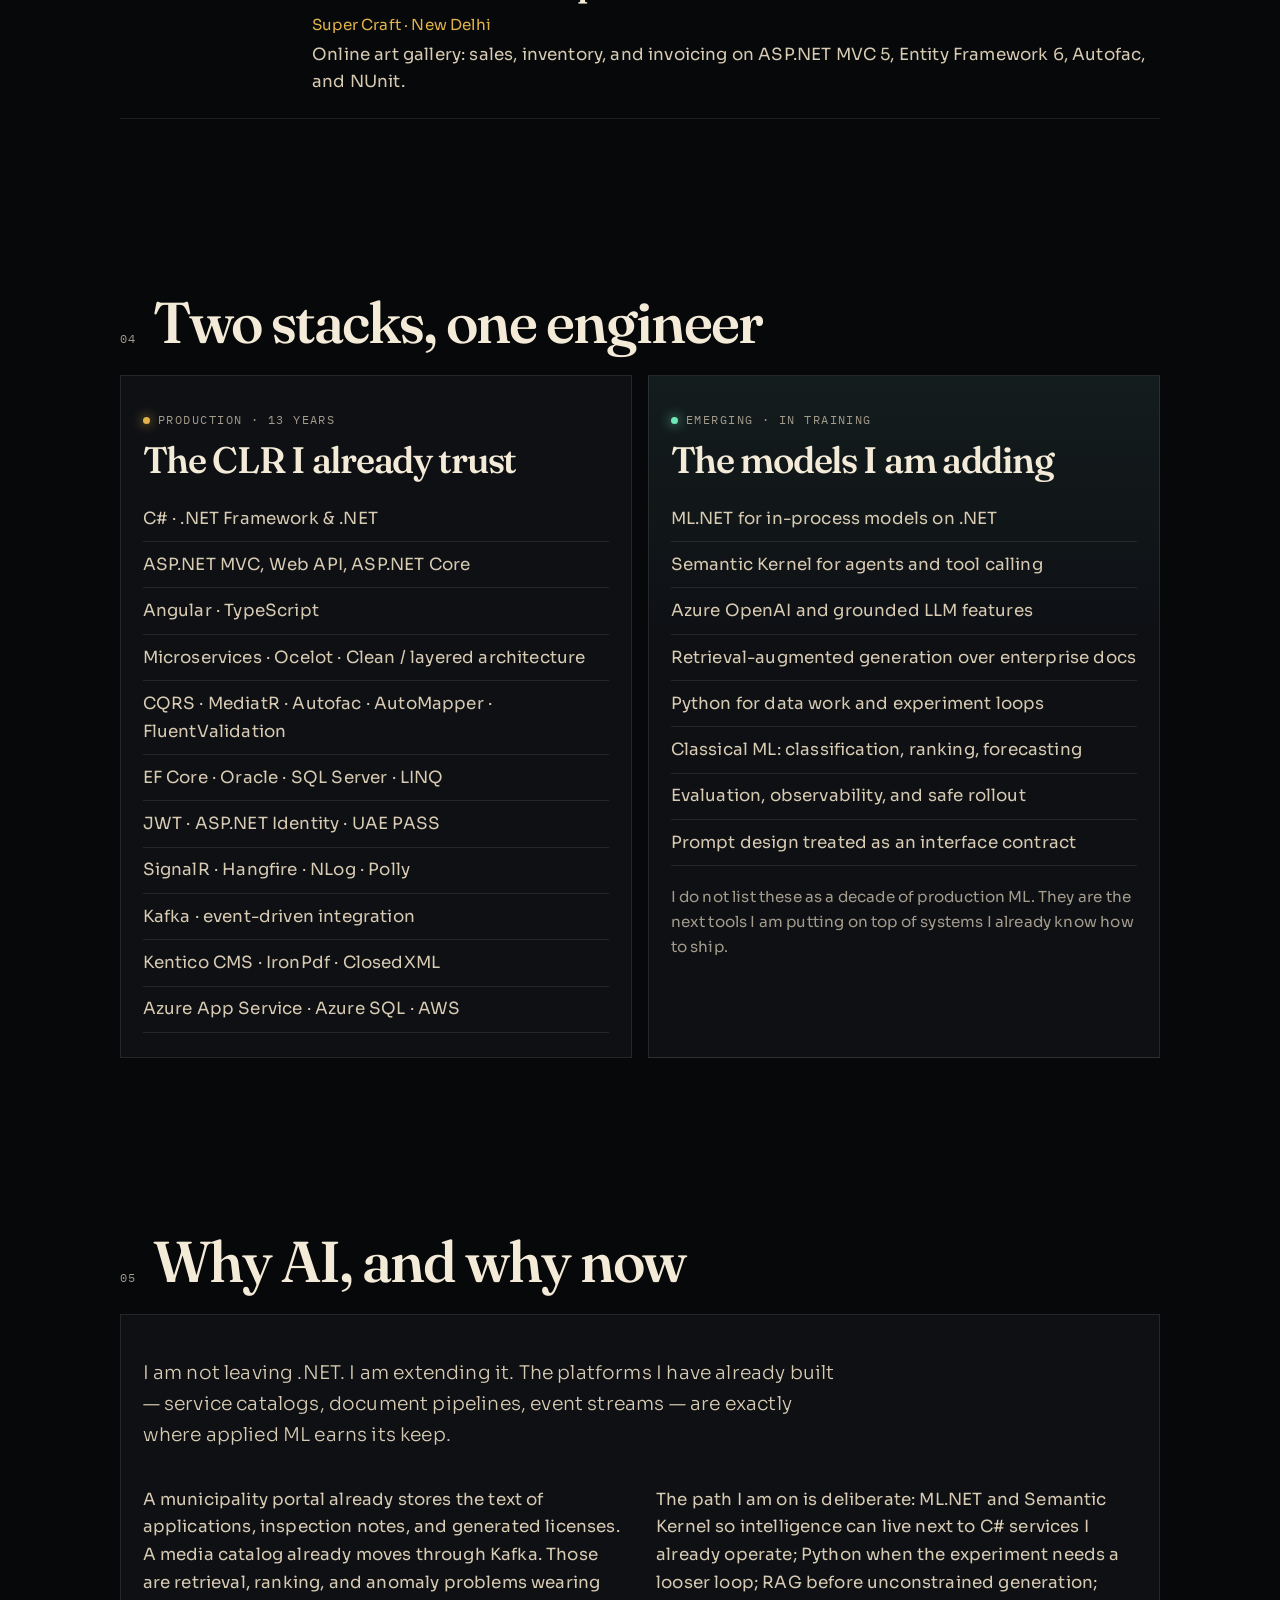
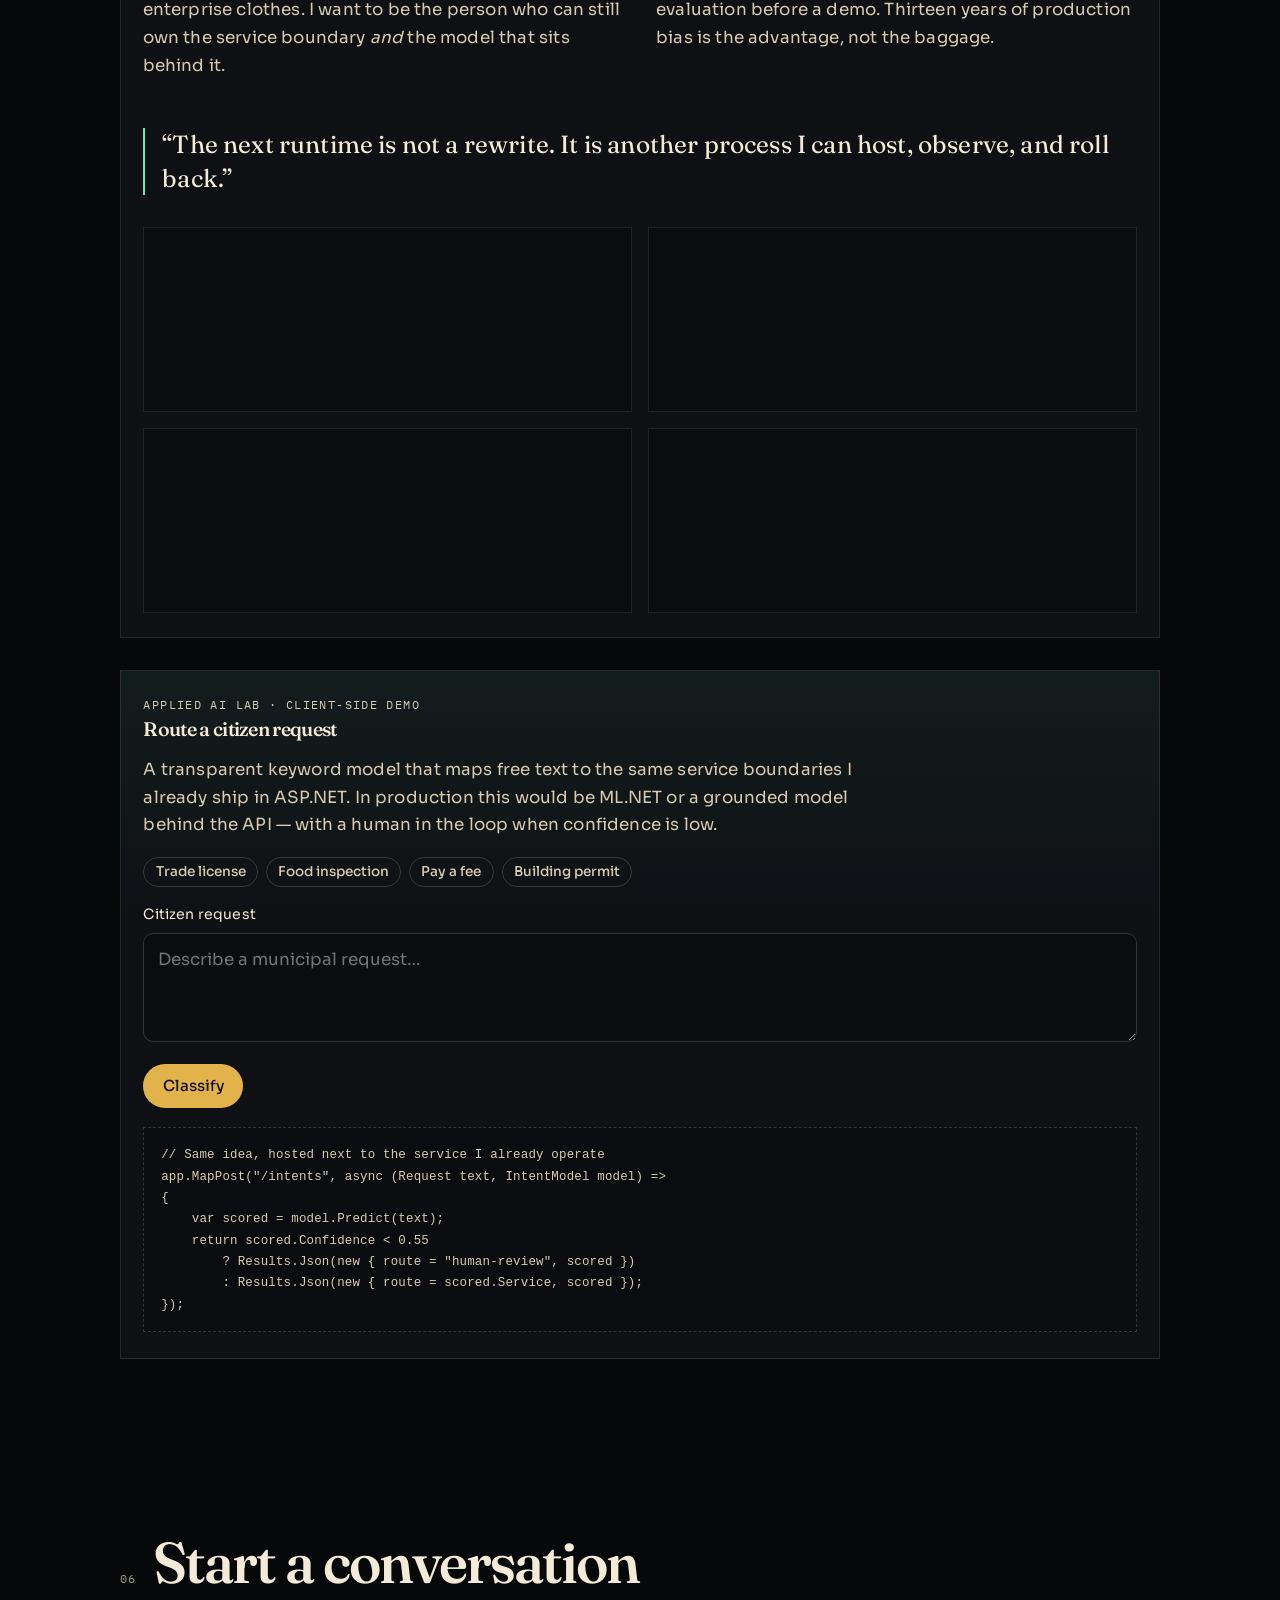
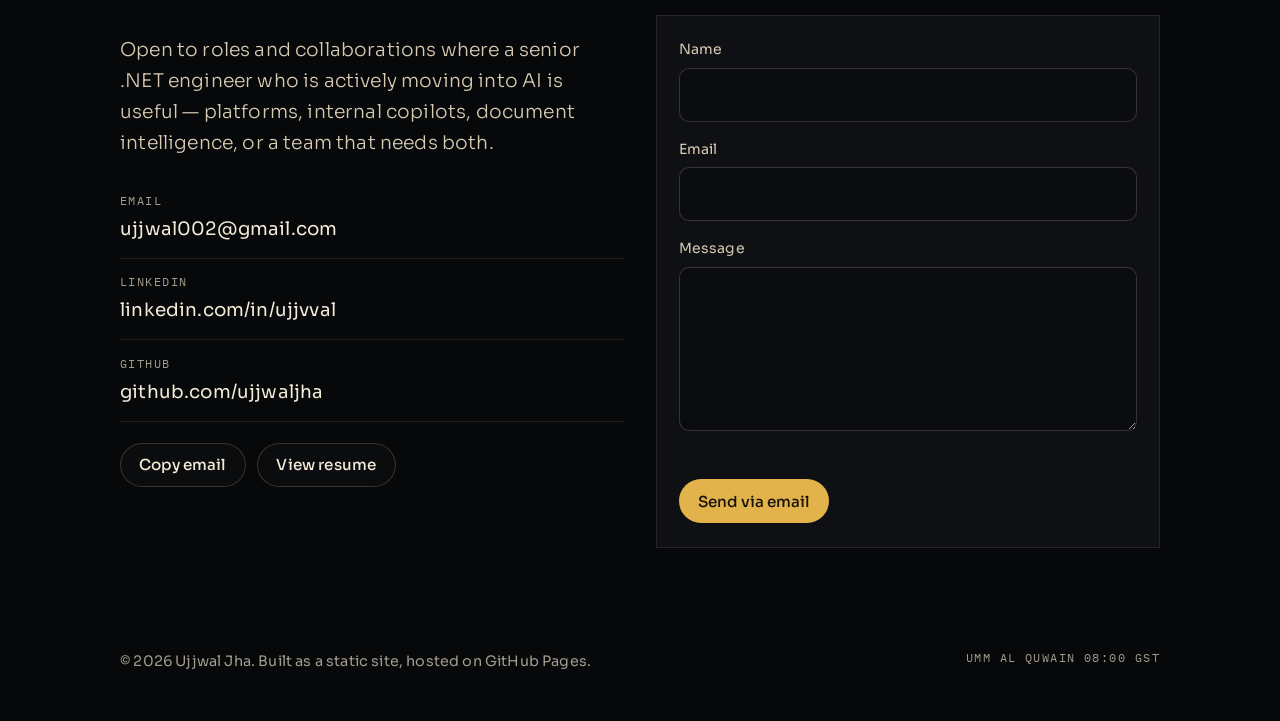
==== commit 3debcc89: "Add click ripples, depth, section palettes, and card tilt The constellation now has near/far nodes, " ====
--- a/index.html
+++ b/index.html
@@ -230,7 +230,7 @@
           programs I designed, built, or led.
         </p>
 
-        <article class="feature">
+        <article class="feature" data-tilt="4">
           <div class="feature__copy">
             <p class="feature__kicker">2023 — Present · Umm Al Quwain Smart Government</p>
             <h3>Municipality e-services platform</h3>
@@ -293,7 +293,7 @@
         </article>
 
         <div class="cases">
-          <article class="case">
+          <article class="case" data-tilt="7">
             <p class="case__meta">2023 — Present · UAQ</p>
             <h3>Smart UAQ portal</h3>
             <p>
@@ -311,7 +311,7 @@
               <a href="https://www.digitaluaq.ae/" target="_blank" rel="noopener noreferrer">Visit Digital UAQ</a>
             </p>
           </article>
-          <article class="case">
+          <article class="case" data-tilt="7">
             <p class="case__meta">2020 — 2023 · OSN, Dubai</p>
             <h3>OSN digital platform</h3>
             <p>
@@ -326,7 +326,7 @@
               <li>Kafka</li>
             </ul>
           </article>
-          <article class="case">
+          <article class="case" data-tilt="7">
             <p class="case__meta">2019 — 2020 · MOHRE</p>
             <h3>National job platform</h3>
             <p>
@@ -343,7 +343,7 @@
               <a href="https://www.mohre.gov.ae/" target="_blank" rel="noopener noreferrer">Visit MOHRE</a>
             </p>
           </article>
-          <article class="case">
+          <article class="case" data-tilt="7">
             <p class="case__meta">2018 — 2019 · Tavant</p>
             <h3>Ditech lending modernization</h3>
             <p>
@@ -431,7 +431,7 @@
           <h2>Two stacks, one engineer</h2>
         </div>
         <div class="stack__grid">
-          <div class="stack-card">
+          <div class="stack-card" data-tilt="7">
             <p class="stack-card__label">
               <span class="dot dot--amber"></span>
               Production · 13 years
@@ -451,7 +451,7 @@
               <li>Azure App Service · Azure SQL · AWS</li>
             </ul>
           </div>
-          <div class="stack-card stack-card--mint">
+          <div class="stack-card stack-card--mint" data-tilt="7">
             <p class="stack-card__label">
               <span class="dot dot--mint"></span>
               Emerging · in training
@@ -510,22 +510,22 @@
             </p>
           </blockquote>
           <ol class="path">
-            <li>
+            <li data-tilt="6">
               <span>Now</span>
               <strong>ML.NET beside existing services</strong>
               <p>In-process models for ranking, classification, and anomaly signals without standing up a separate ML stack.</p>
             </li>
-            <li>
+            <li data-tilt="6">
               <span>Next</span>
               <strong>Semantic Kernel tool calling</strong>
               <p>Agents that call the same C# service boundaries I already operate — not chat wrappers around a monolith.</p>
             </li>
-            <li>
+            <li data-tilt="6">
               <span>Then</span>
               <strong>RAG over documents we already produce</strong>
               <p>Licenses, inspection notes, and multilingual PDFs are retrieval problems before they are generation problems.</p>
             </li>
-            <li>
+            <li data-tilt="6">
               <span>Always</span>
               <strong>Evaluate, observe, roll back</strong>
               <p>No public copilot without traces, eval sets, and a kill switch. Production bias stays the default.</p>
--- a/css/styles.css
+++ b/css/styles.css
@@ -16,6 +16,10 @@
   --font-sans: "Sora", "Segoe UI", sans-serif;
   --px: 50vw;
   --py: 40vh;
+  --spot-a: rgba(226, 179, 74, 0.2);
+  --spot-b: rgba(110, 231, 183, 0.07);
+  --rx: 0deg;
+  --ry: 0deg;
   --font-mono: "IBM Plex Mono", ui-monospace, monospace;
   --max: 1120px;
   --pad: clamp(1.25rem, 4vw, 2.5rem);
@@ -30,6 +34,7 @@
 
 html {
   scroll-behavior: smooth;
+  scroll-padding-top: calc(var(--header) + 0.75rem);
 }
 
 body {
@@ -131,6 +136,11 @@
   width: 100%;
   height: 0;
   background: linear-gradient(var(--amber), var(--mint));
+  transition: background 0.6s ease;
+}
+
+body.is-mint .filament__fill {
+  background: linear-gradient(var(--mint), var(--amber));
 }
 
 .site-header {
@@ -144,6 +154,7 @@
 
 .site-header.is-scrolled {
   border-bottom-color: var(--line);
+  background: rgba(7, 8, 10, 0.86);
 }
 
 .site-header__inner {
@@ -190,6 +201,12 @@
 .mobile-nav a:hover,
 .nav a.is-active {
   color: var(--amber-2);
+}
+
+body.is-mint .nav a.is-active,
+body.is-mint .nav a:hover,
+body.is-mint .rail a.is-active {
+  color: var(--mint);
 }
 
 .header-cta {
@@ -284,7 +301,7 @@
   position: fixed;
   inset: 0;
   z-index: 2;
-  background: radial-gradient(520px circle at var(--px) var(--py), rgba(226, 179, 74, 0.2), rgba(110, 231, 183, 0.07) 32%, transparent 62%);
+  background: radial-gradient(520px circle at var(--px) var(--py), var(--spot-a), var(--spot-b) 32%, transparent 62%);
 }
 
 .cursor {
@@ -305,8 +322,22 @@
   opacity: 1;
 }
 
+.cursor.is-hot .cursor__ring {
+  transform: scale(1.42);
+  border-color: rgba(110, 231, 183, 0.86);
+}
+
+.cursor.is-hot .cursor__core {
+  background: var(--amber);
+  box-shadow: 0 0 22px rgba(226, 179, 74, 0.9);
+}
+
 .cursor.is-down .cursor__ring {
   transform: scale(0.72);
+}
+
+body.is-mint .cursor__ring {
+  border-color: rgba(110, 231, 183, 0.78);
 }
 
 .cursor__ring,
@@ -422,6 +453,36 @@
   -webkit-text-stroke: 1.4px var(--paper-2);
 }
 
+@keyframes rise-in {
+  from {
+    opacity: 0;
+    transform: translateY(0.4em);
+  }
+
+  to {
+    opacity: 1;
+    transform: none;
+  }
+}
+
+.hero .eyebrow,
+.hero__given,
+.hero__family,
+.hero__lede,
+.hero .avail,
+.hero__actions,
+.hero__stats {
+  animation: rise-in 0.95s cubic-bezier(0.22, 1, 0.36, 1) both;
+}
+
+.hero .eyebrow { animation-delay: 0.04s; }
+.hero__given { animation-delay: 0.1s; }
+.hero__family { animation-delay: 0.18s; }
+.hero__lede { animation-delay: 0.26s; }
+.hero .avail { animation-delay: 0.34s; }
+.hero__actions { animation-delay: 0.42s; }
+.hero__stats { animation-delay: 0.52s; }
+
 .hero__lede {
   max-width: 36rem;
   margin: 1.6rem 0 0;
@@ -701,6 +762,7 @@
   display: grid;
   gap: 0.35rem;
   margin-bottom: 1rem;
+  animation: rise-in 0.45s ease both;
 }
 
 .lab__result strong {
@@ -753,6 +815,7 @@
   height: 100%;
   width: 0;
   background: linear-gradient(90deg, var(--amber), var(--mint));
+  transition: width 0.75s cubic-bezier(0.22, 1, 0.36, 1);
 }
 
 .lab__code {
@@ -986,16 +1049,26 @@
 .case:hover,
 .stack-card:hover,
 .path li:hover,
-.lab:hover {
+.lab:hover,
+.feature:hover {
   border-color: var(--line-strong);
-  transform: translateY(-2px);
 }
 
 .case,
 .stack-card,
 .path li,
-.lab {
-  transition: border-color 0.2s ease, transform 0.2s ease;
+.lab,
+.feature {
+  transition: border-color 0.2s ease, transform 0.2s ease, box-shadow 0.2s ease;
+}
+
+[data-tilt] {
+  transform: perspective(920px) rotateX(var(--rx)) rotateY(var(--ry)) translateY(var(--lift, 0px));
+  transform-style: preserve-3d;
+}
+
+[data-tilt]:hover {
+  --lift: -3px;
 }
 
 .timeline {
@@ -1212,9 +1285,24 @@
   .case,
   .stack-card,
   .path li,
-  .lab {
+  .lab,
+  .feature,
+  [data-tilt],
+  .hero .eyebrow,
+  .hero__given,
+  .hero__family,
+  .hero__lede,
+  .hero .avail,
+  .hero__actions,
+  .hero__stats,
+  .lab__result {
     opacity: 1;
     transform: none;
+    animation: none;
+    transition: none;
+  }
+
+  .bar > span {
     transition: none;
   }
 }
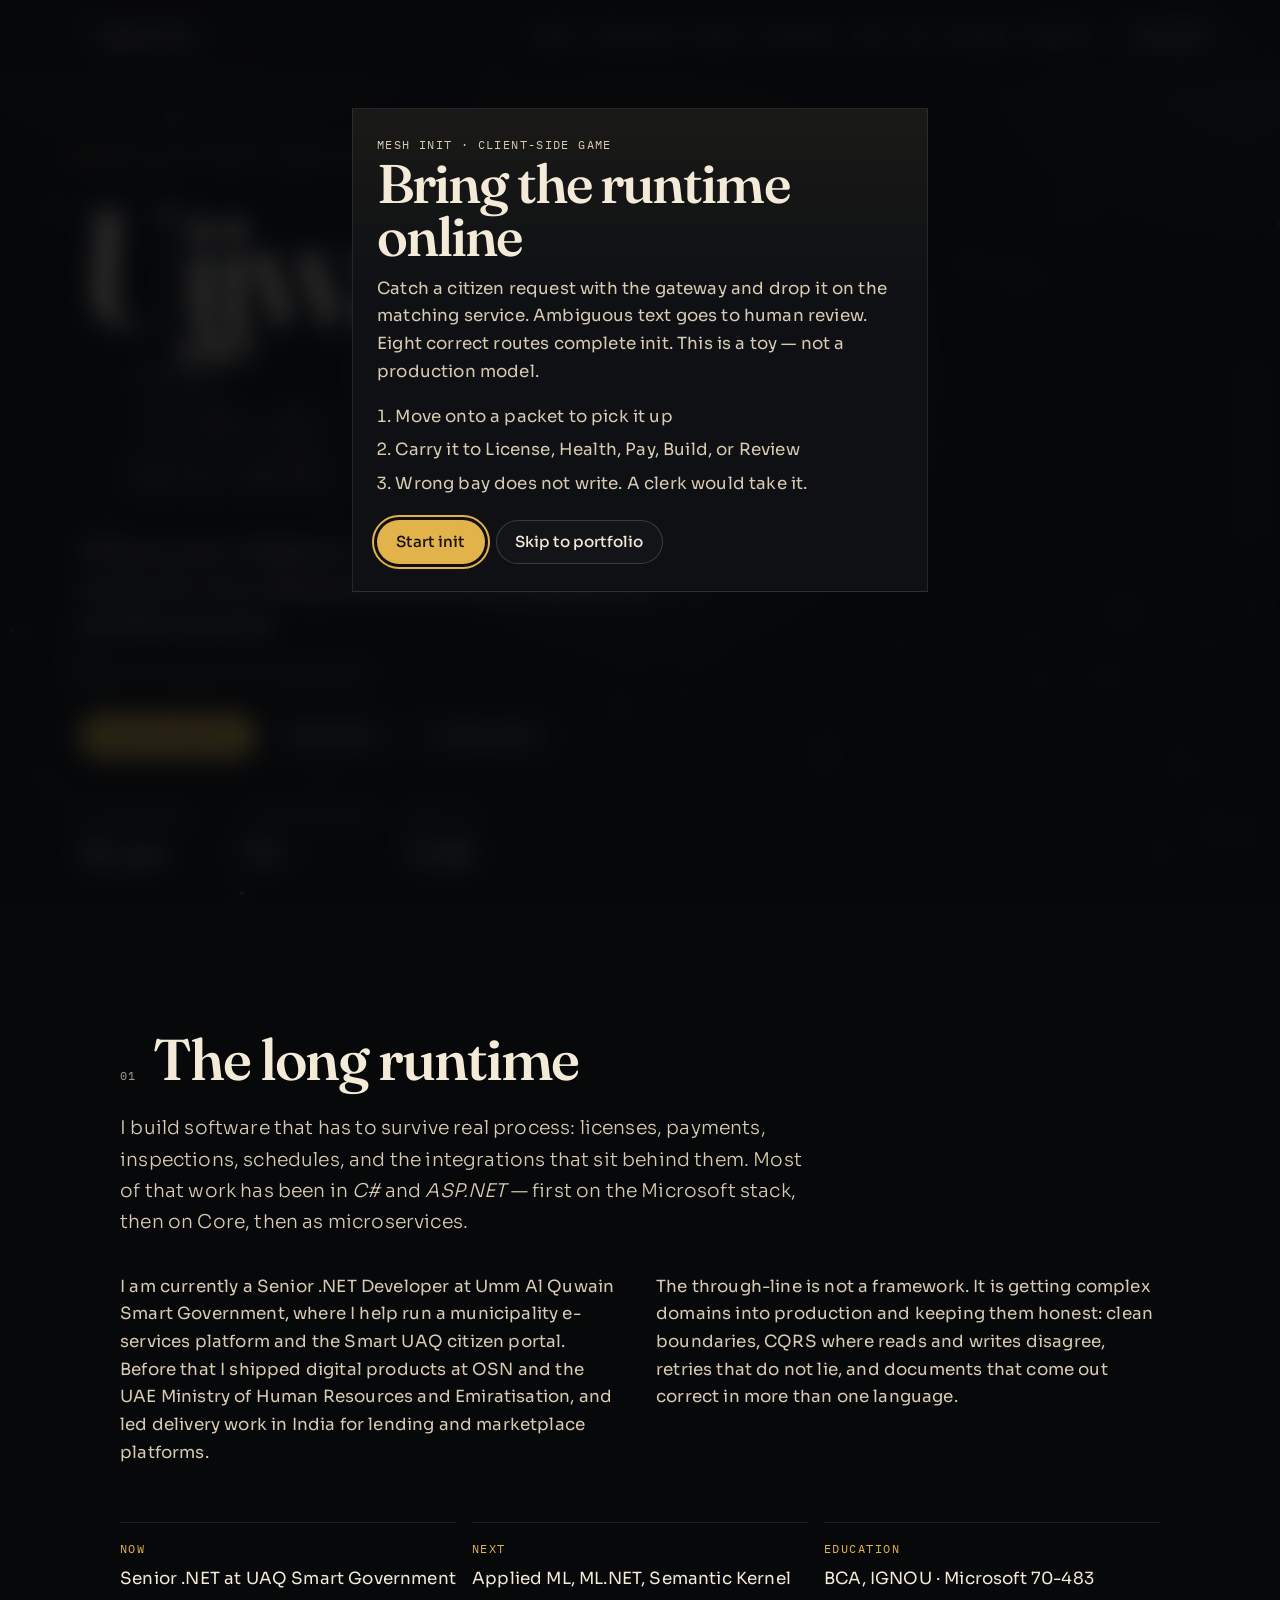
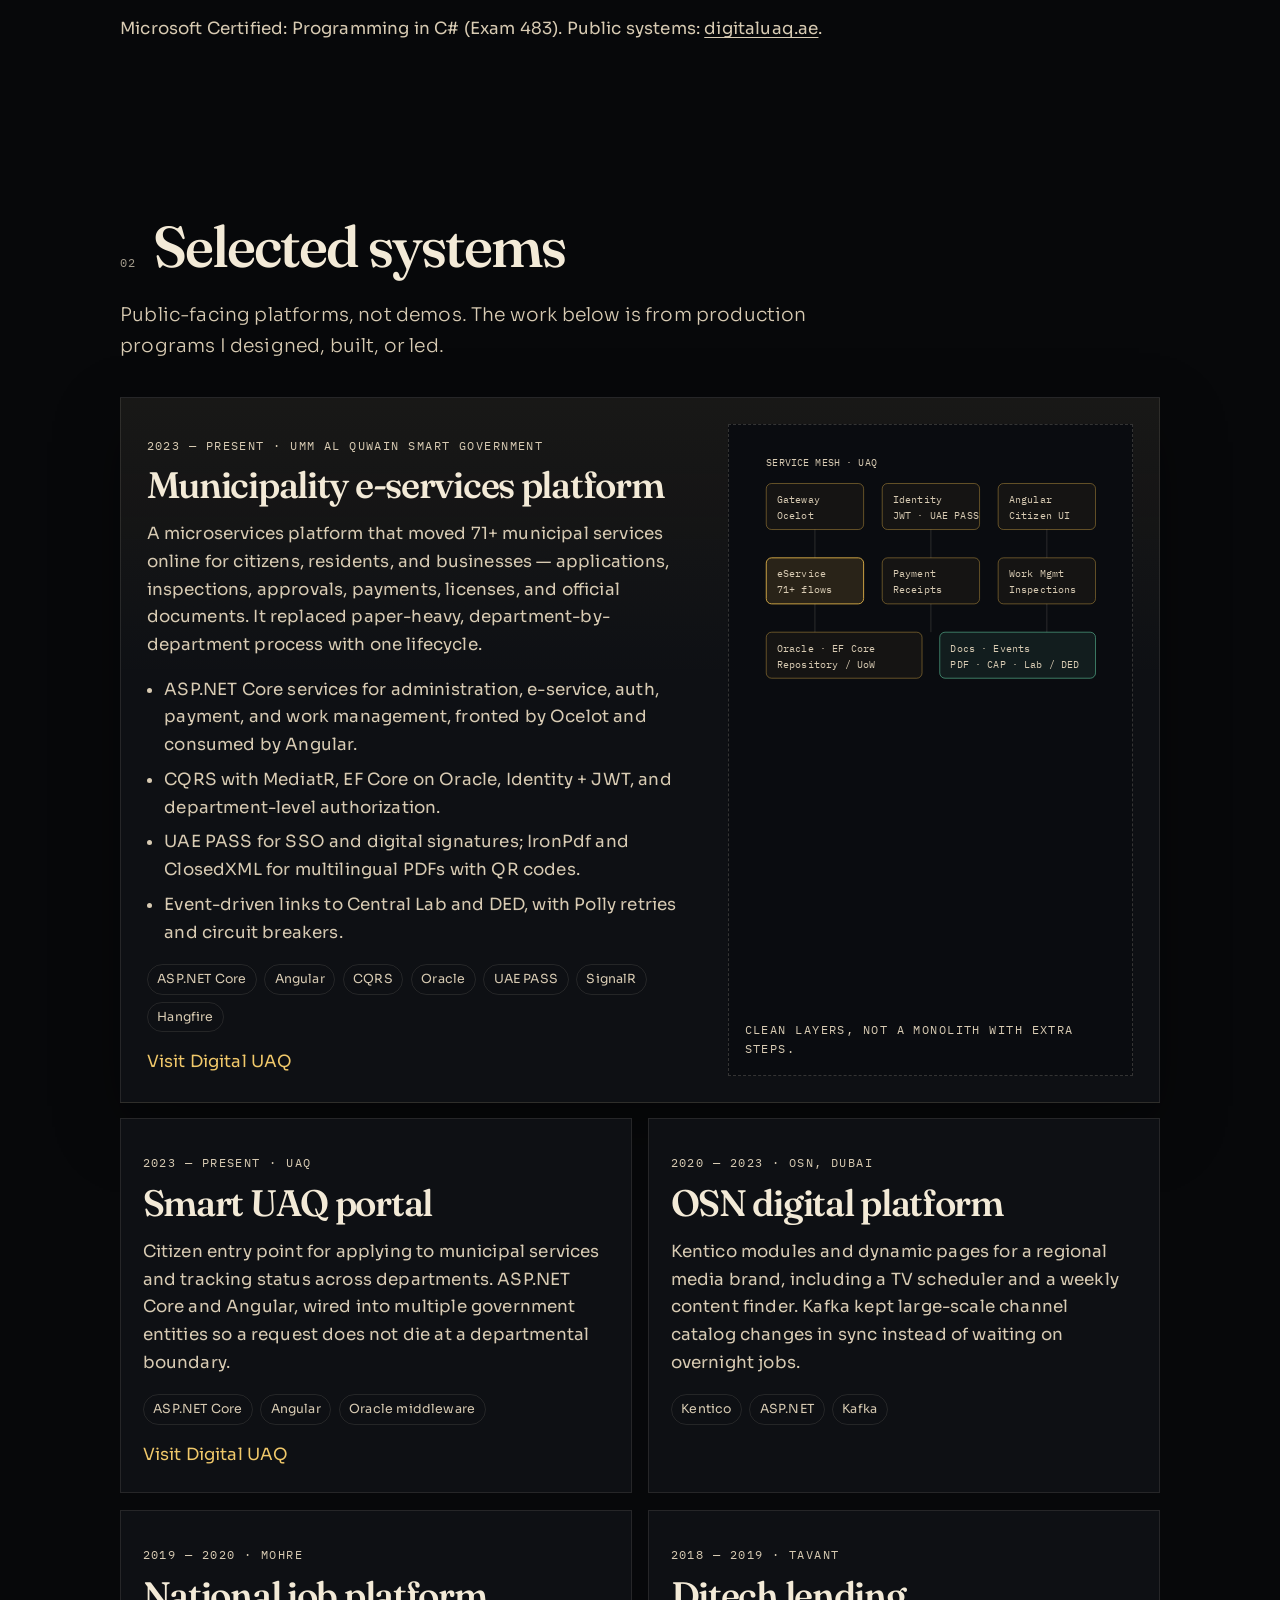
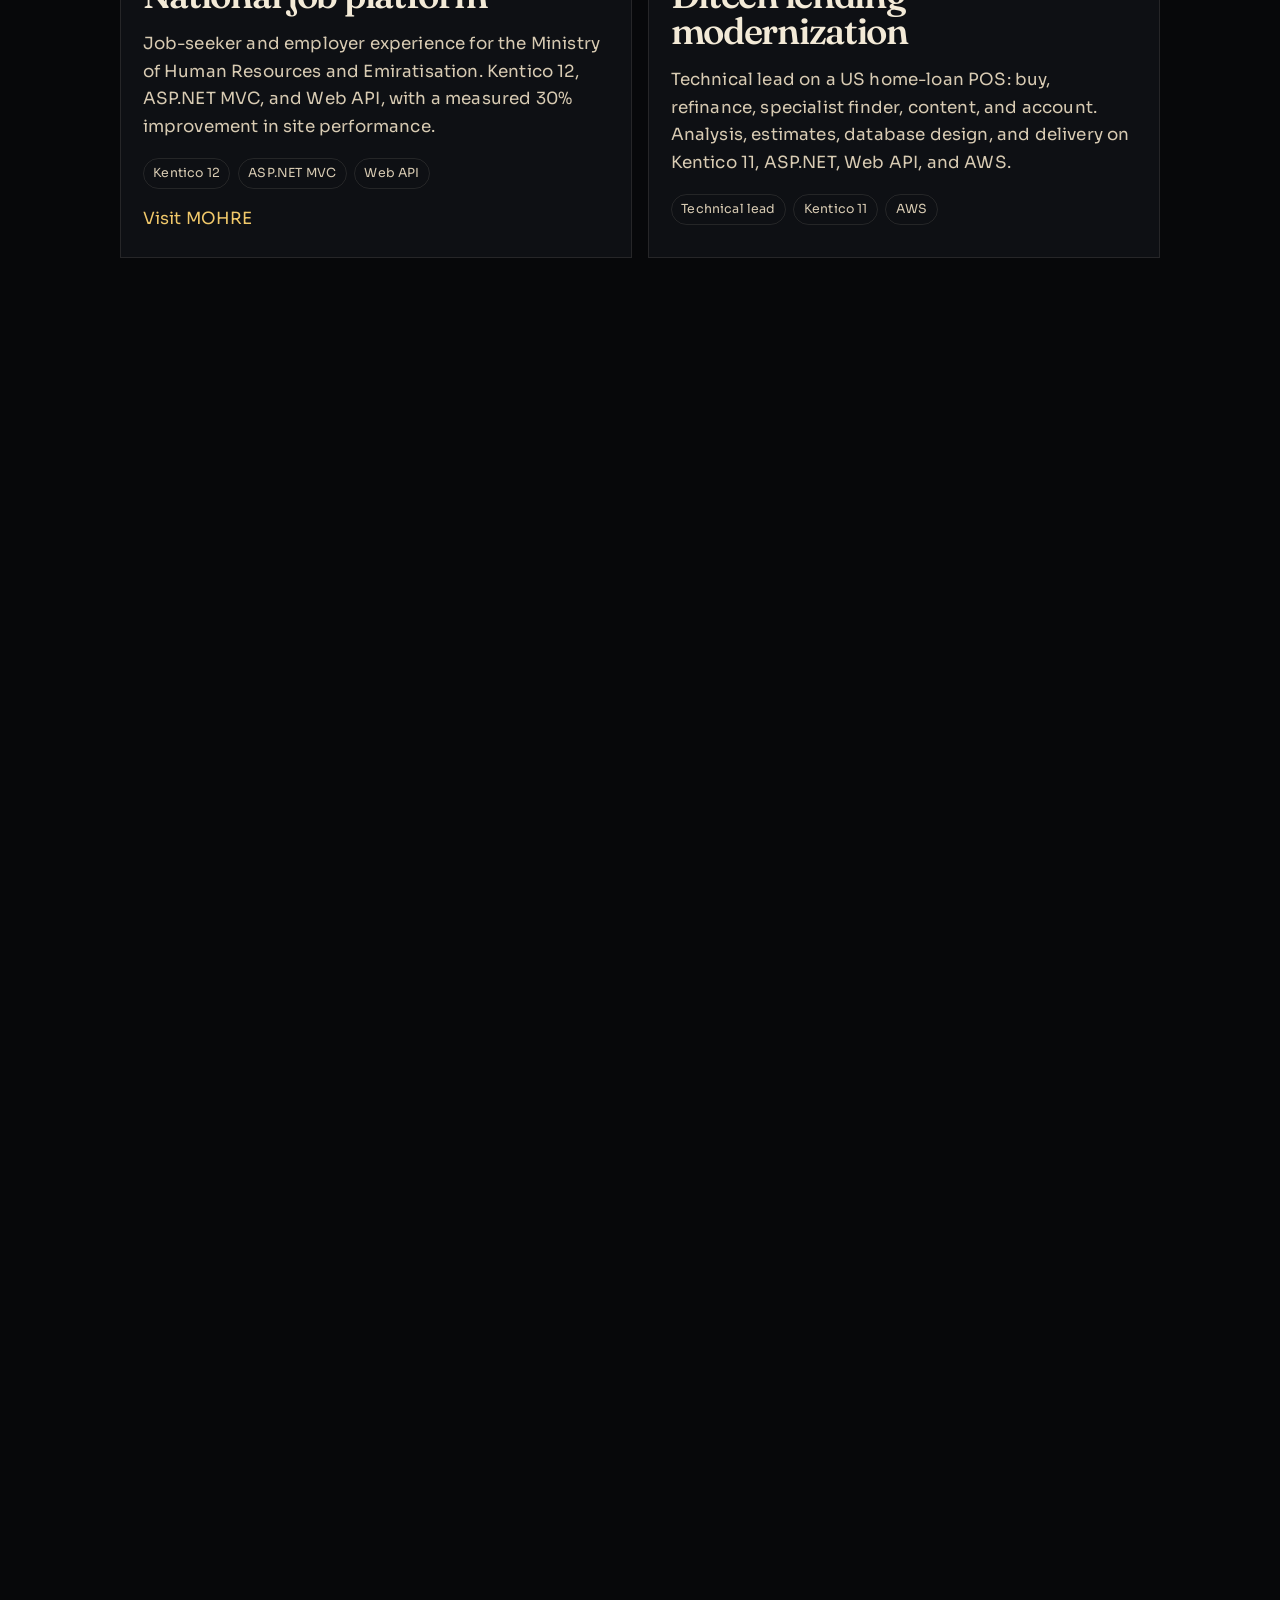
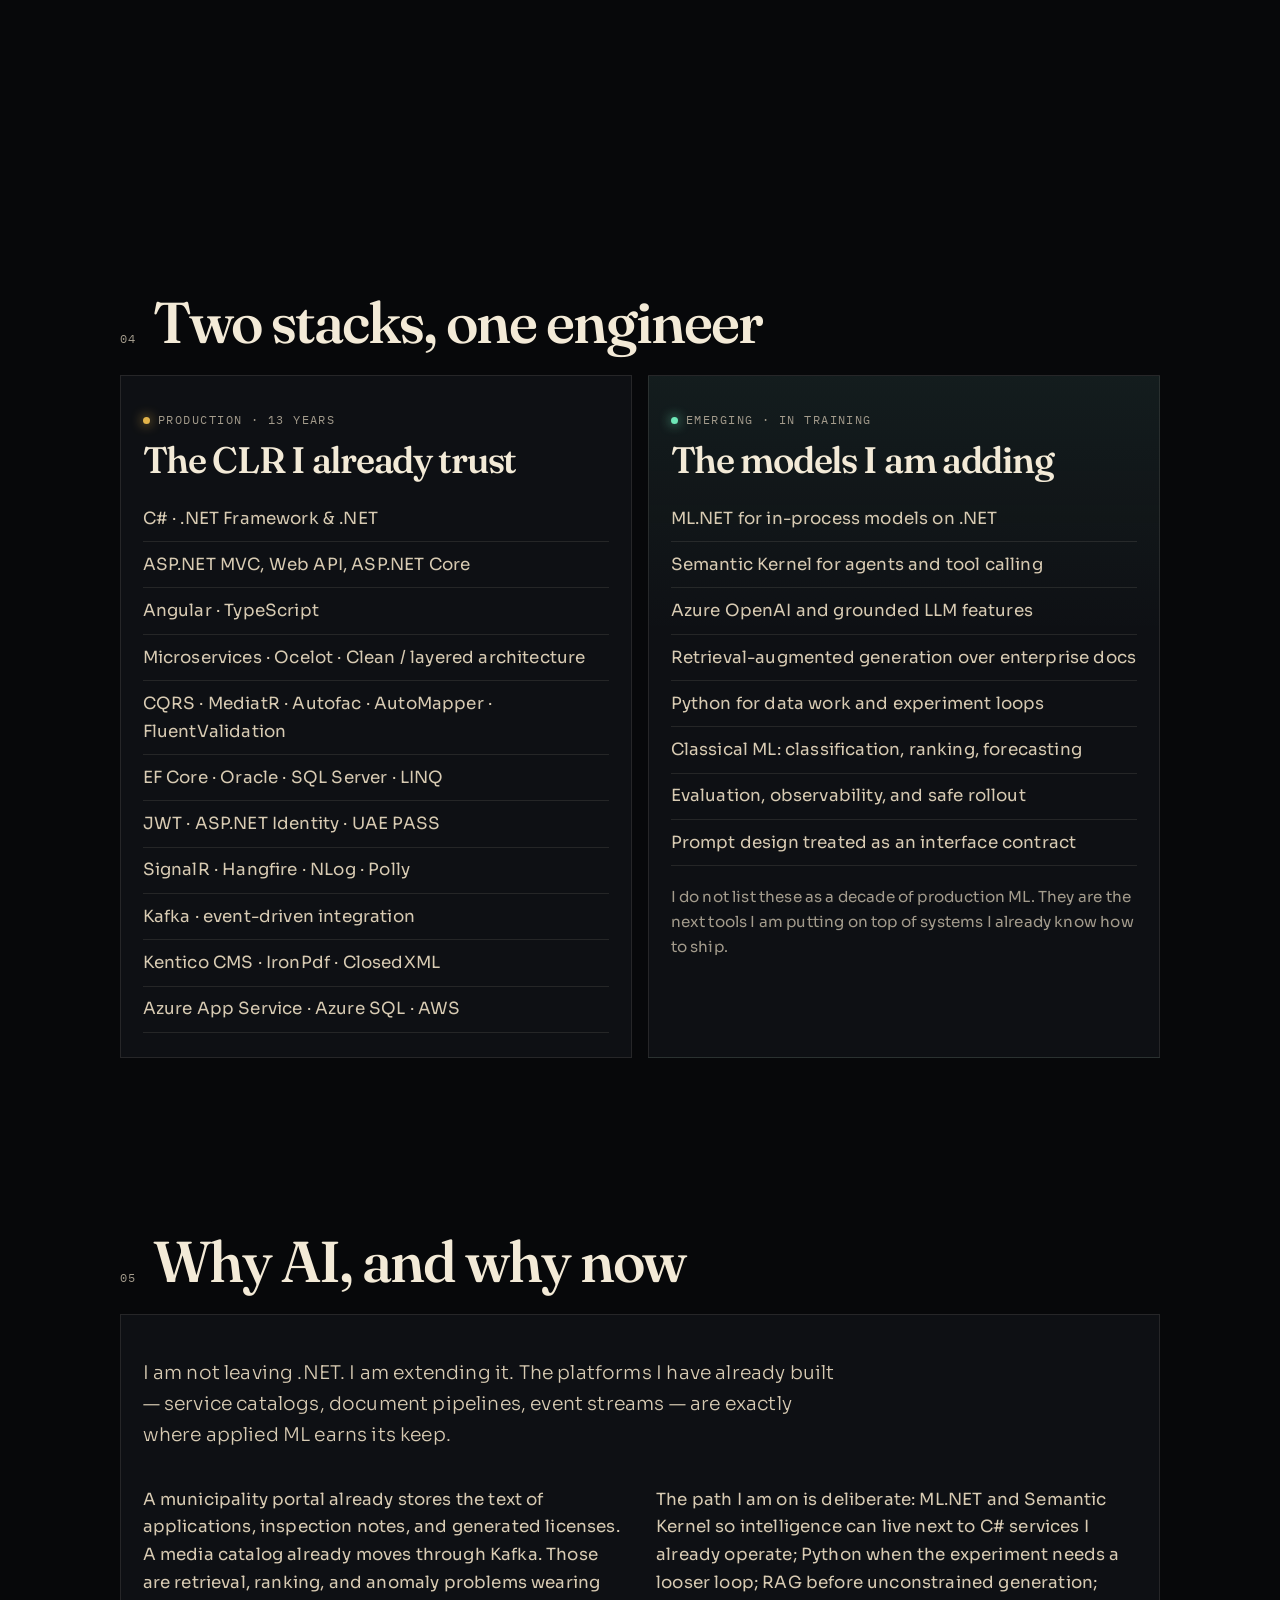
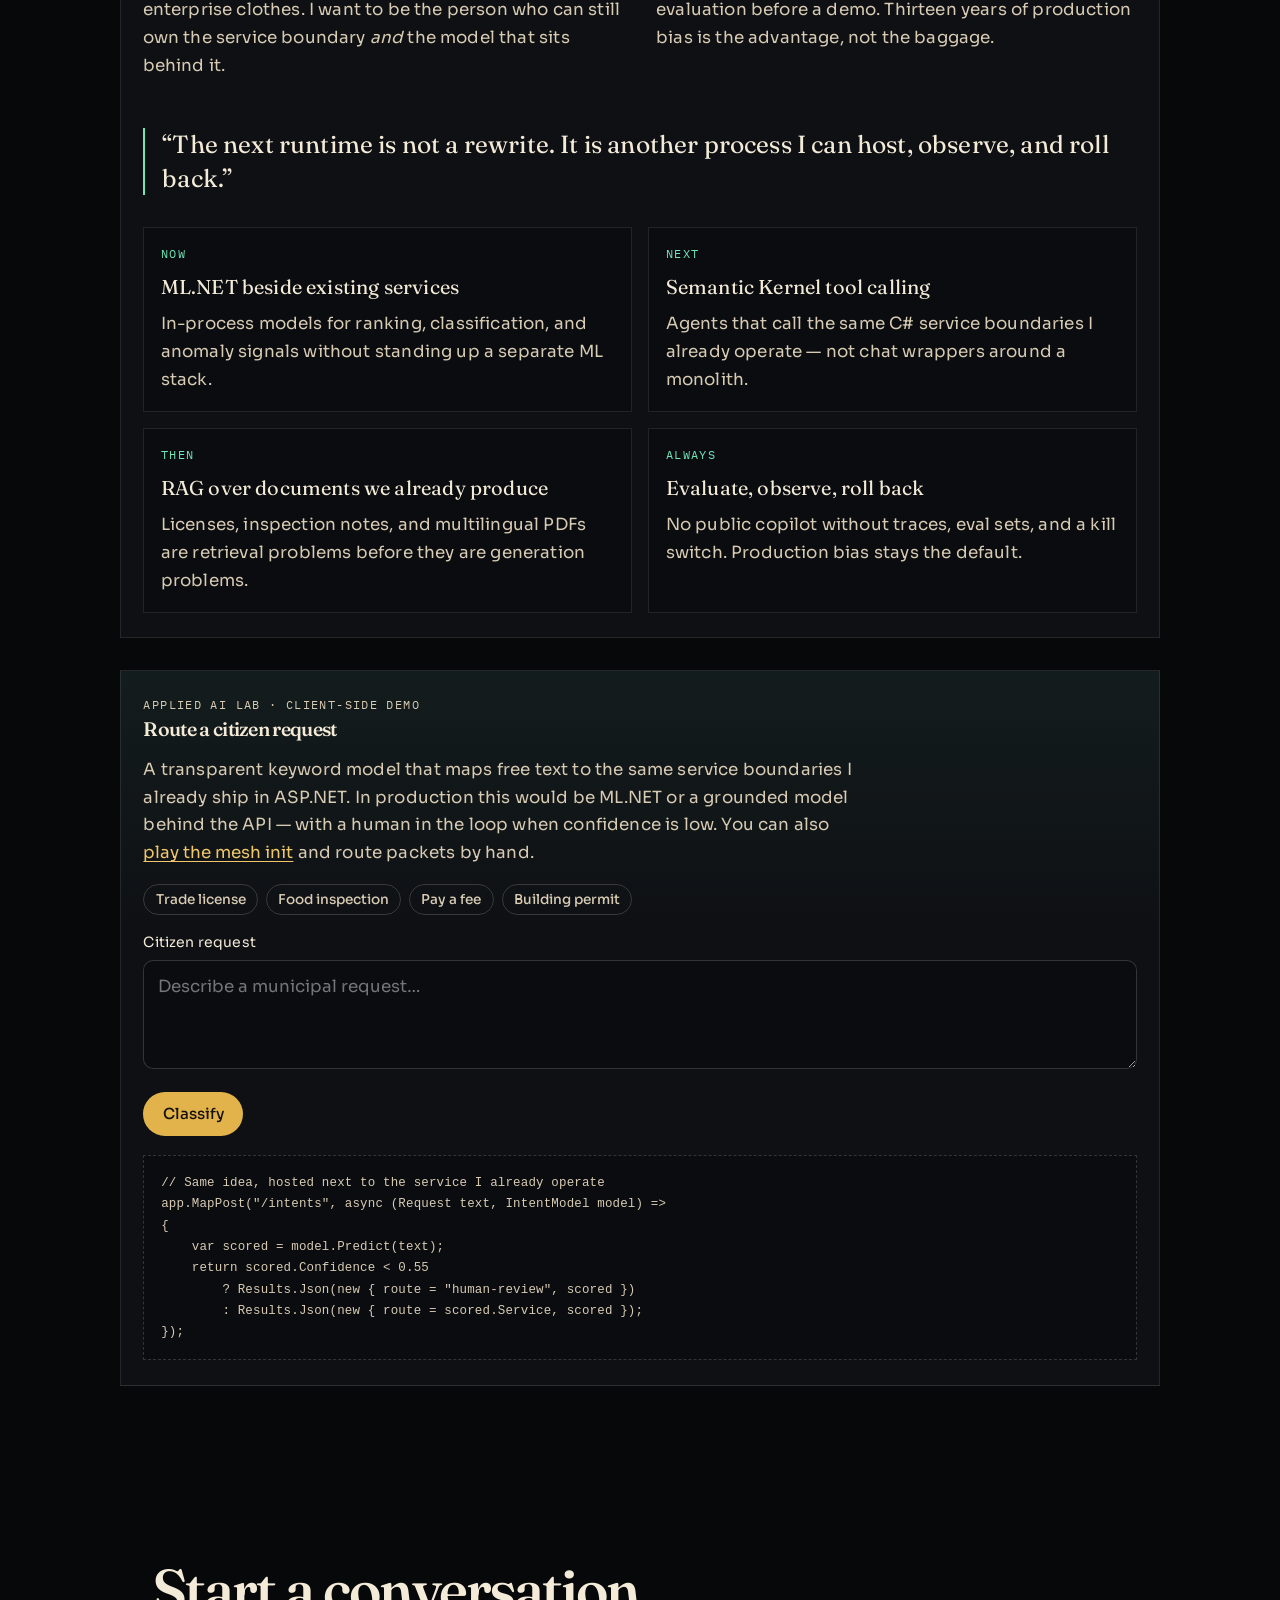
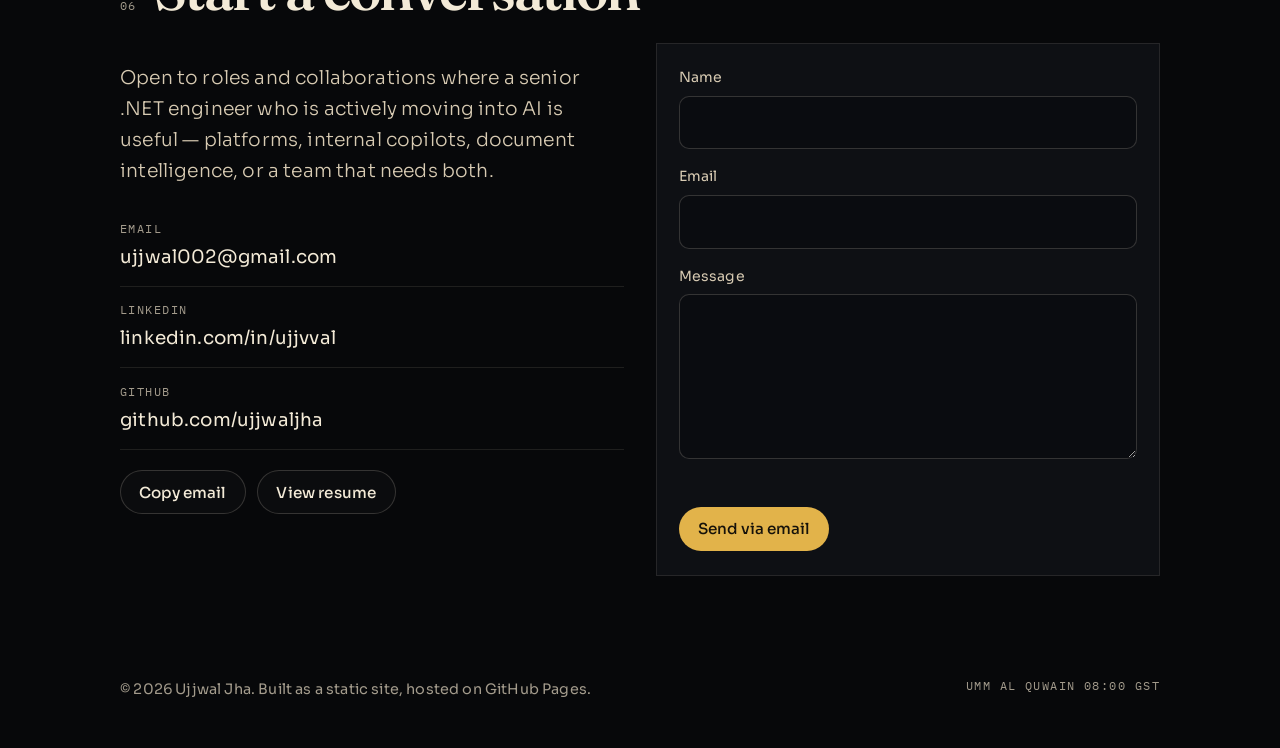
==== commit e0f3281d: "Add a skippable mesh-init routing game First visit (or #init) opens a short client-side game: pick u" ====
--- a/index.html
+++ b/index.html
@@ -98,6 +98,7 @@
           <a href="#stack">Stack</a>
           <a href="#transition">Transition</a>
           <a href="#lab">Lab</a>
+          <a href="#init" data-init-open>Init</a>
           <a href="#contact">Contact</a>
           <a href="resume.html">Resume</a>
         </nav>
@@ -114,6 +115,7 @@
         <a href="#stack">Stack</a>
         <a href="#transition">Transition</a>
         <a href="#lab">Lab</a>
+        <a href="#init" data-init-open>Init</a>
         <a href="#contact">Contact</a>
         <a href="resume.html">Resume</a>
       </div>
@@ -152,6 +154,7 @@
           </p>
           <div class="hero__actions">
             <a class="btn btn--primary" href="#work">Selected systems</a>
+            <button class="btn btn--ghost" type="button" data-init-open>Play the init</button>
             <a class="btn btn--ghost" href="#lab">Try the router</a>
           </div>
           <dl class="hero__stats">
@@ -541,6 +544,8 @@
             boundaries I already ship in ASP.NET. In production this would be
             ML.NET or a grounded model behind the API — with a human in the loop
             when confidence is low.
+            You can also <button class="text-link" type="button" data-init-open>play the mesh init</button>
+            and route packets by hand.
           </p>
           <div class="lab__chips" data-lab-chips>
             <button type="button" data-sample="I need to renew my shop trade license before it expires.">Trade license</button>
@@ -627,6 +632,57 @@
     </footer>
     <a class="to-top" href="#top" data-to-top hidden>Top</a>
 
+    <div class="init" id="init" data-init hidden>
+      <canvas class="init__arena" data-arena aria-hidden="true"></canvas>
+      <div class="init__screen" data-init-intro>
+        <p class="init__kicker">Mesh init · client-side game</p>
+        <h2>Bring the runtime online</h2>
+        <p>
+          Catch a citizen request with the gateway and drop it on the matching
+          service. Ambiguous text goes to human review. Eight correct routes
+          complete init. This is a toy — not a production model.
+        </p>
+        <ol class="init__how">
+          <li>Move onto a packet to pick it up</li>
+          <li>Carry it to License, Health, Pay, Build, or Review</li>
+          <li>Wrong bay does not write. A clerk would take it.</li>
+        </ol>
+        <div class="init__actions">
+          <button class="btn btn--primary" type="button" data-init-play>Start init</button>
+          <button class="btn btn--ghost" type="button" data-init-skip>Skip to portfolio</button>
+        </div>
+      </div>
+      <div class="init__hud" data-init-hud hidden>
+        <p class="init__status" data-init-status role="status" aria-live="polite">Init running</p>
+        <dl class="init__meters">
+          <div>
+            <dt>Routed</dt>
+            <dd data-init-routed>0 / 8</dd>
+          </div>
+          <div>
+            <dt>Score</dt>
+            <dd data-init-score>0</dd>
+          </div>
+          <div>
+            <dt>Lives</dt>
+            <dd data-init-lives>3</dd>
+          </div>
+        </dl>
+        <button class="btn btn--ghost" type="button" data-init-exit>Abort</button>
+      </div>
+      <div class="init__screen init__screen--end" data-init-end hidden>
+        <p class="init__kicker">Mesh init</p>
+        <h2 data-init-end-title>Mesh online</h2>
+        <p data-init-end-copy>Eight routes landed.</p>
+        <p class="init__best">Best score <strong data-init-best>0</strong></p>
+        <div class="init__actions">
+          <button class="btn btn--primary" type="button" data-init-again>Play again</button>
+          <button class="btn btn--ghost" type="button" data-init-enter>Enter portfolio</button>
+        </div>
+      </div>
+    </div>
+
     <script src="js/app.js"></script>
+    <script src="js/game.js"></script>
   </body>
 </html>
--- a/css/styles.css
+++ b/css/styles.css
@@ -100,7 +100,7 @@
   position: absolute;
   left: 1rem;
   top: -4rem;
-  z-index: 20;
+  z-index: 50;
   padding: 0.6rem 0.9rem;
   background: var(--amber);
   color: #141208;
@@ -865,6 +865,158 @@
 .to-top:hover {
   border-color: var(--amber);
   color: var(--amber-2);
+}
+
+.text-link {
+  display: inline;
+  padding: 0;
+  border: 0;
+  background: none;
+  color: var(--amber-2);
+  font: inherit;
+  text-decoration: underline;
+  text-underline-offset: 0.18em;
+  cursor: pointer;
+}
+
+.text-link:hover {
+  color: var(--mint);
+}
+
+.init {
+  position: fixed;
+  inset: 0;
+  z-index: 40;
+  background: rgba(7, 8, 10, 0.82);
+  backdrop-filter: blur(12px);
+}
+
+.init[hidden] {
+  display: none !important;
+}
+
+body.is-init-open {
+  overflow: hidden;
+}
+
+body.is-init-open .cursor,
+body.is-init-open .to-top,
+body.is-init-open .filament {
+  display: none;
+}
+
+.init__arena {
+  position: absolute;
+  inset: 0;
+  width: 100%;
+  height: 100%;
+  pointer-events: none;
+}
+
+.init__screen {
+  position: relative;
+  z-index: 1;
+  max-width: 36rem;
+  margin: 12vh auto 0;
+  padding: 1.6rem 1.5rem 1.7rem;
+  border: 1px solid var(--line);
+  background:
+    linear-gradient(180deg, rgba(226, 179, 74, 0.06), transparent 40%),
+    var(--bg-2);
+}
+
+.init__screen h2 {
+  margin: 0.2rem 0 0.7rem;
+  font-size: clamp(2.2rem, 6vw, 3.4rem);
+}
+
+.init__screen p {
+  margin: 0;
+  color: var(--paper-2);
+}
+
+.init__kicker {
+  margin: 0 0 0.4rem;
+  font-family: var(--font-mono);
+  font-size: 0.72rem;
+  letter-spacing: 0.12em;
+  text-transform: uppercase;
+  color: var(--mint);
+}
+
+.init__how {
+  margin: 1.1rem 0 0;
+  padding-left: 1.15rem;
+  color: var(--paper-2);
+}
+
+.init__how li + li {
+  margin-top: 0.35rem;
+}
+
+.init__actions {
+  display: flex;
+  flex-wrap: wrap;
+  gap: 0.7rem;
+  margin-top: 1.4rem;
+}
+
+.init__hud {
+  position: relative;
+  z-index: 1;
+  display: flex;
+  flex-wrap: wrap;
+  align-items: center;
+  gap: 0.8rem 1.2rem;
+  padding: 1rem var(--pad);
+}
+
+.init__hud[hidden],
+.init__screen[hidden] {
+  display: none !important;
+}
+
+.init__status {
+  flex: 1 1 16rem;
+  margin: 0;
+  font-family: var(--font-mono);
+  font-size: 0.78rem;
+  letter-spacing: 0.06em;
+  text-transform: uppercase;
+  color: var(--amber-2);
+}
+
+.init__meters {
+  display: flex;
+  gap: 1.2rem;
+  margin: 0;
+}
+
+.init__meters dt {
+  font-family: var(--font-mono);
+  font-size: 0.68rem;
+  letter-spacing: 0.1em;
+  text-transform: uppercase;
+  color: var(--muted);
+}
+
+.init__meters dd {
+  margin: 0.1rem 0 0;
+  font-family: var(--font-serif);
+  font-size: 1.45rem;
+}
+
+.init__best {
+  margin-top: 0.85rem !important;
+  font-family: var(--font-mono);
+  font-size: 0.78rem;
+  letter-spacing: 0.08em;
+  text-transform: uppercase;
+}
+
+.init__best strong {
+  color: var(--paper);
+  font-weight: 500;
 }
 
 .resume {
@@ -1305,6 +1457,10 @@
   .bar > span {
     transition: none;
   }
+
+  .init {
+    background: #07080a;
+  }
 }
 
 @media print {
@@ -1316,7 +1472,8 @@
   .cursor,
   .site-header,
   .skip-link,
-  .nav-toggle {
+  .nav-toggle,
+  .init {
     display: none !important;
   }
 
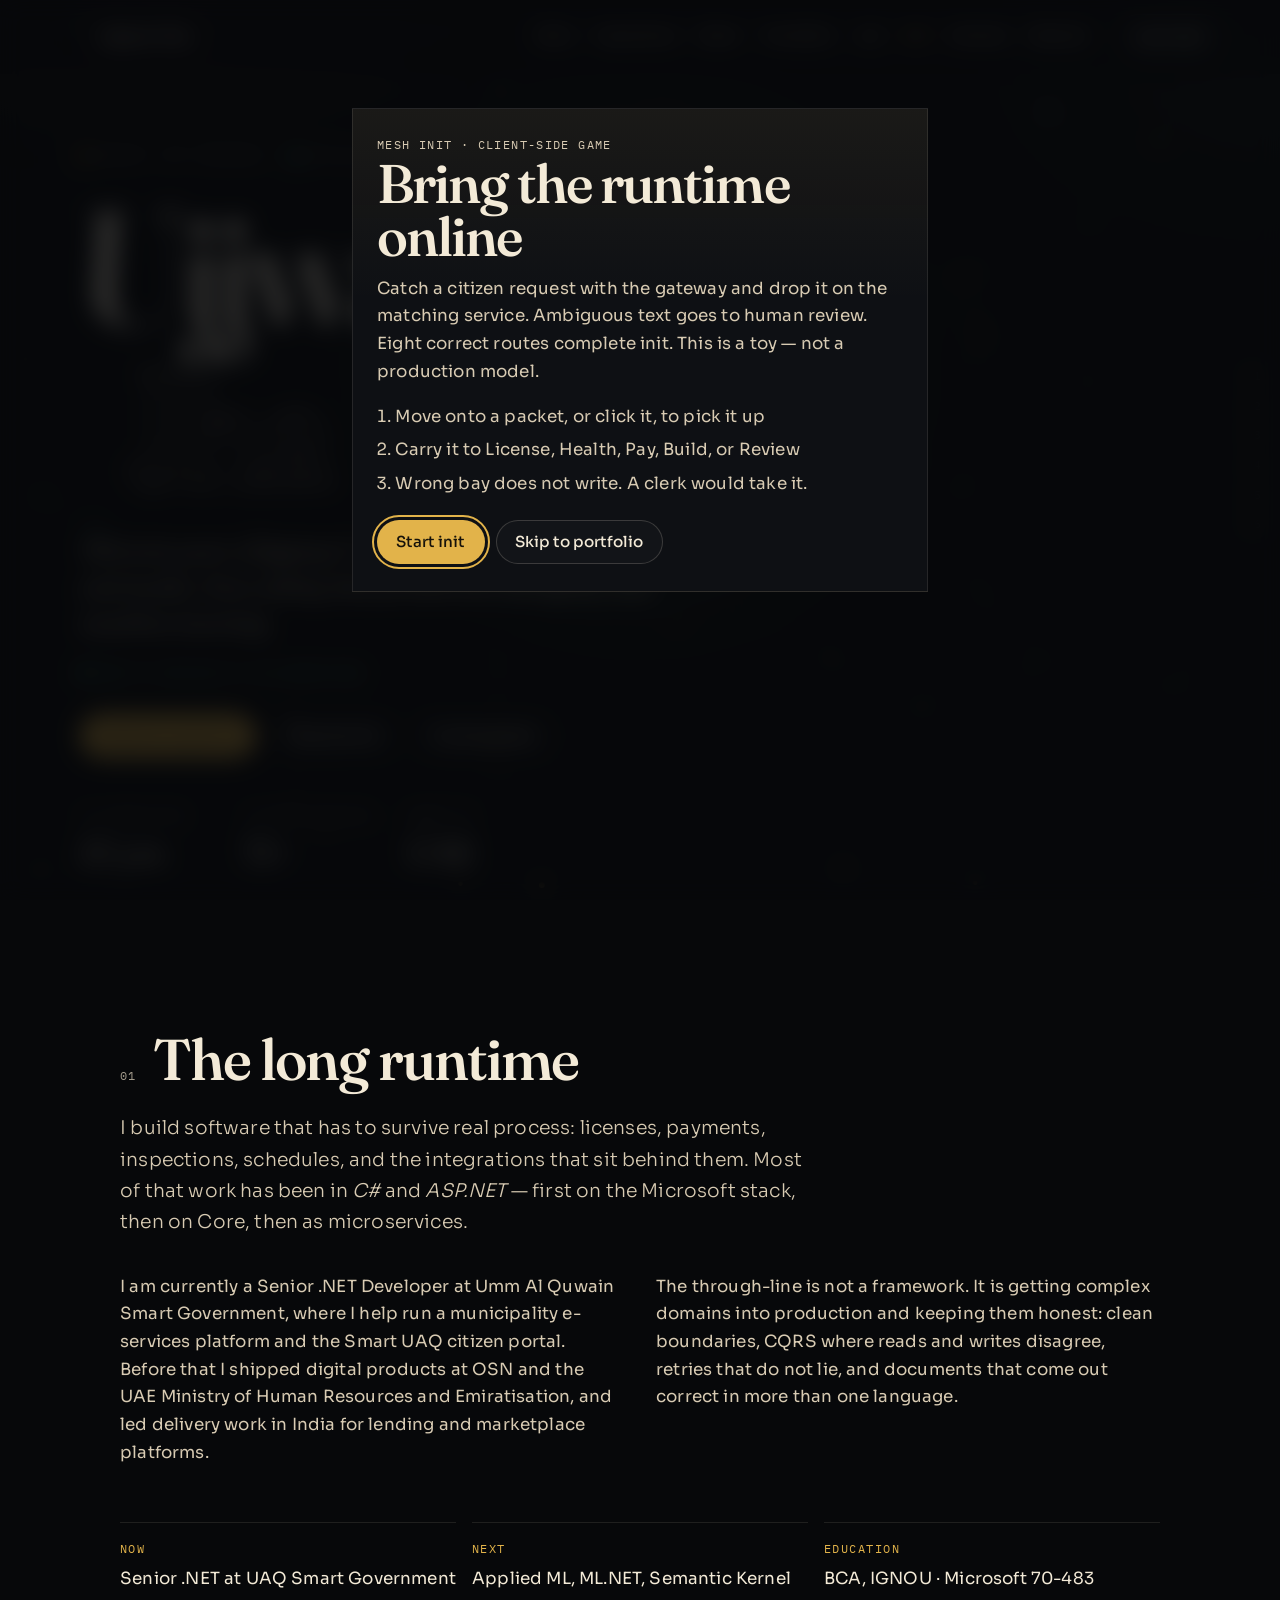
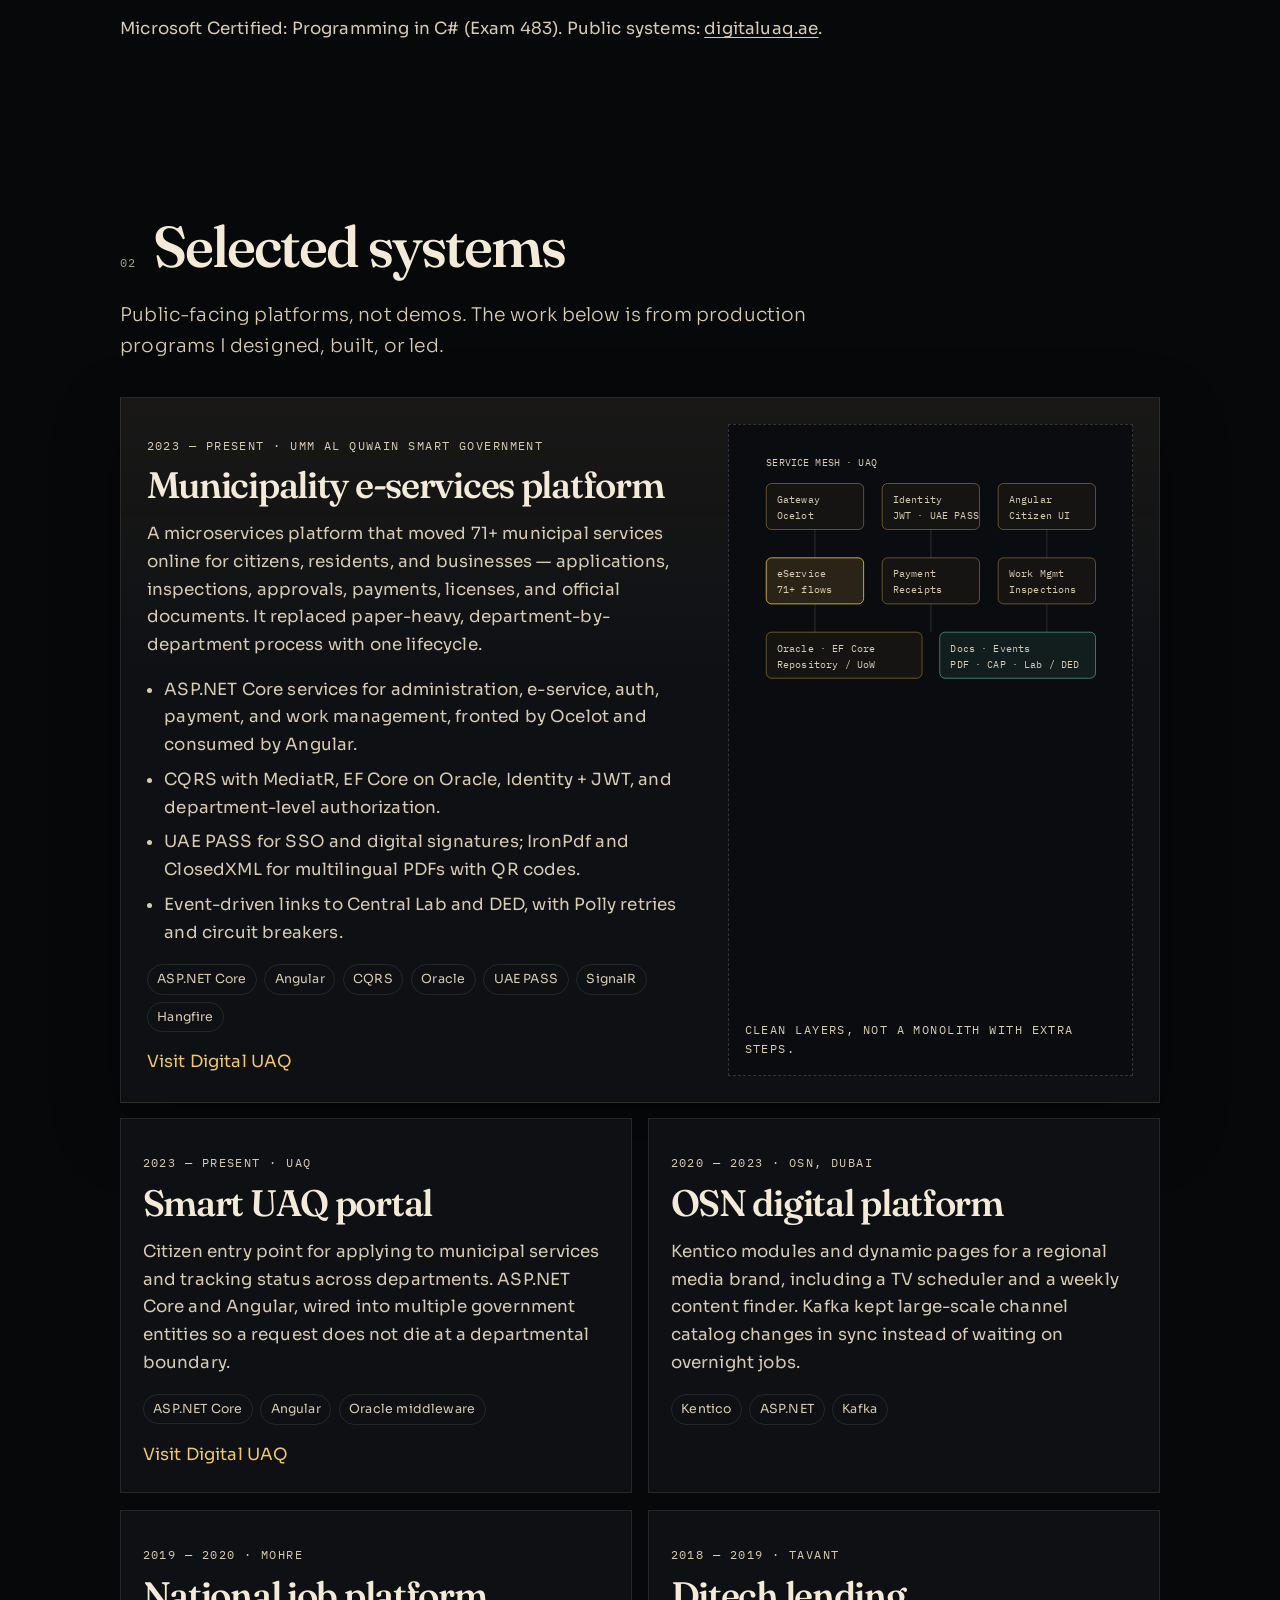
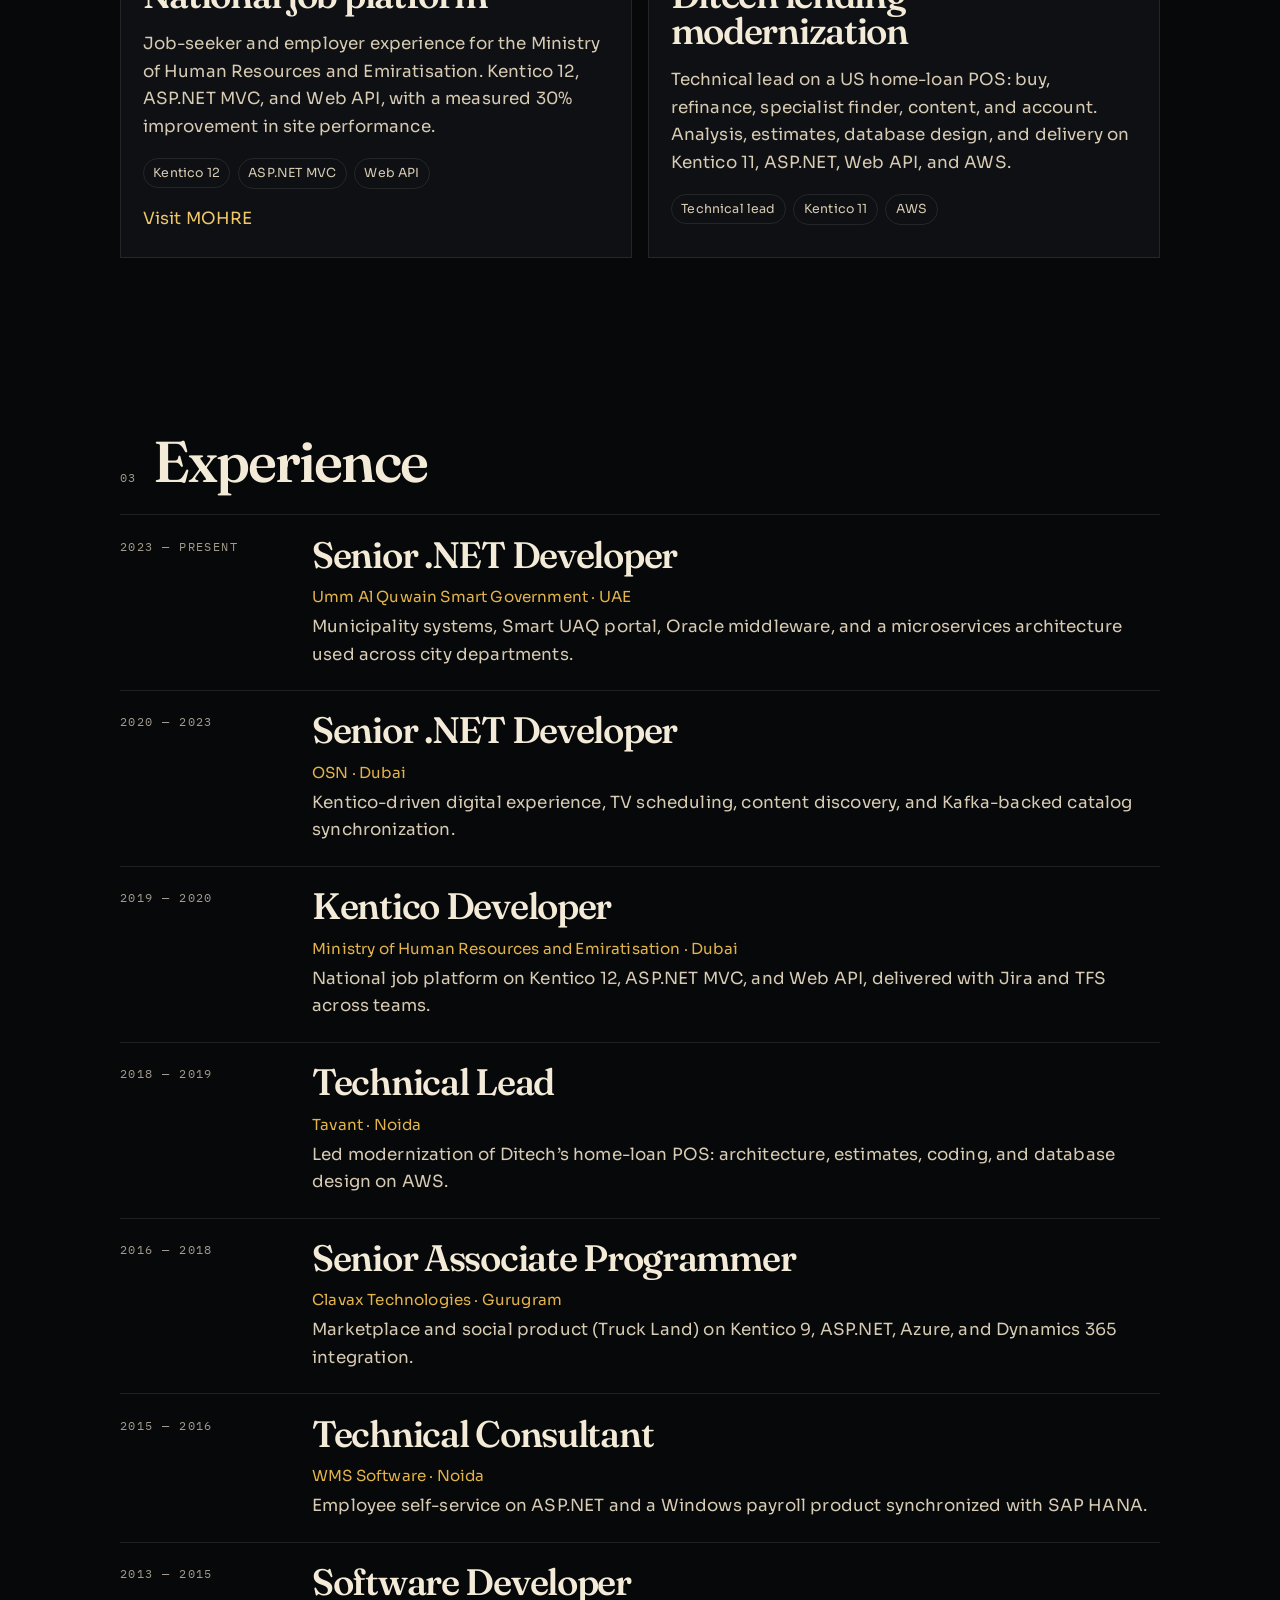
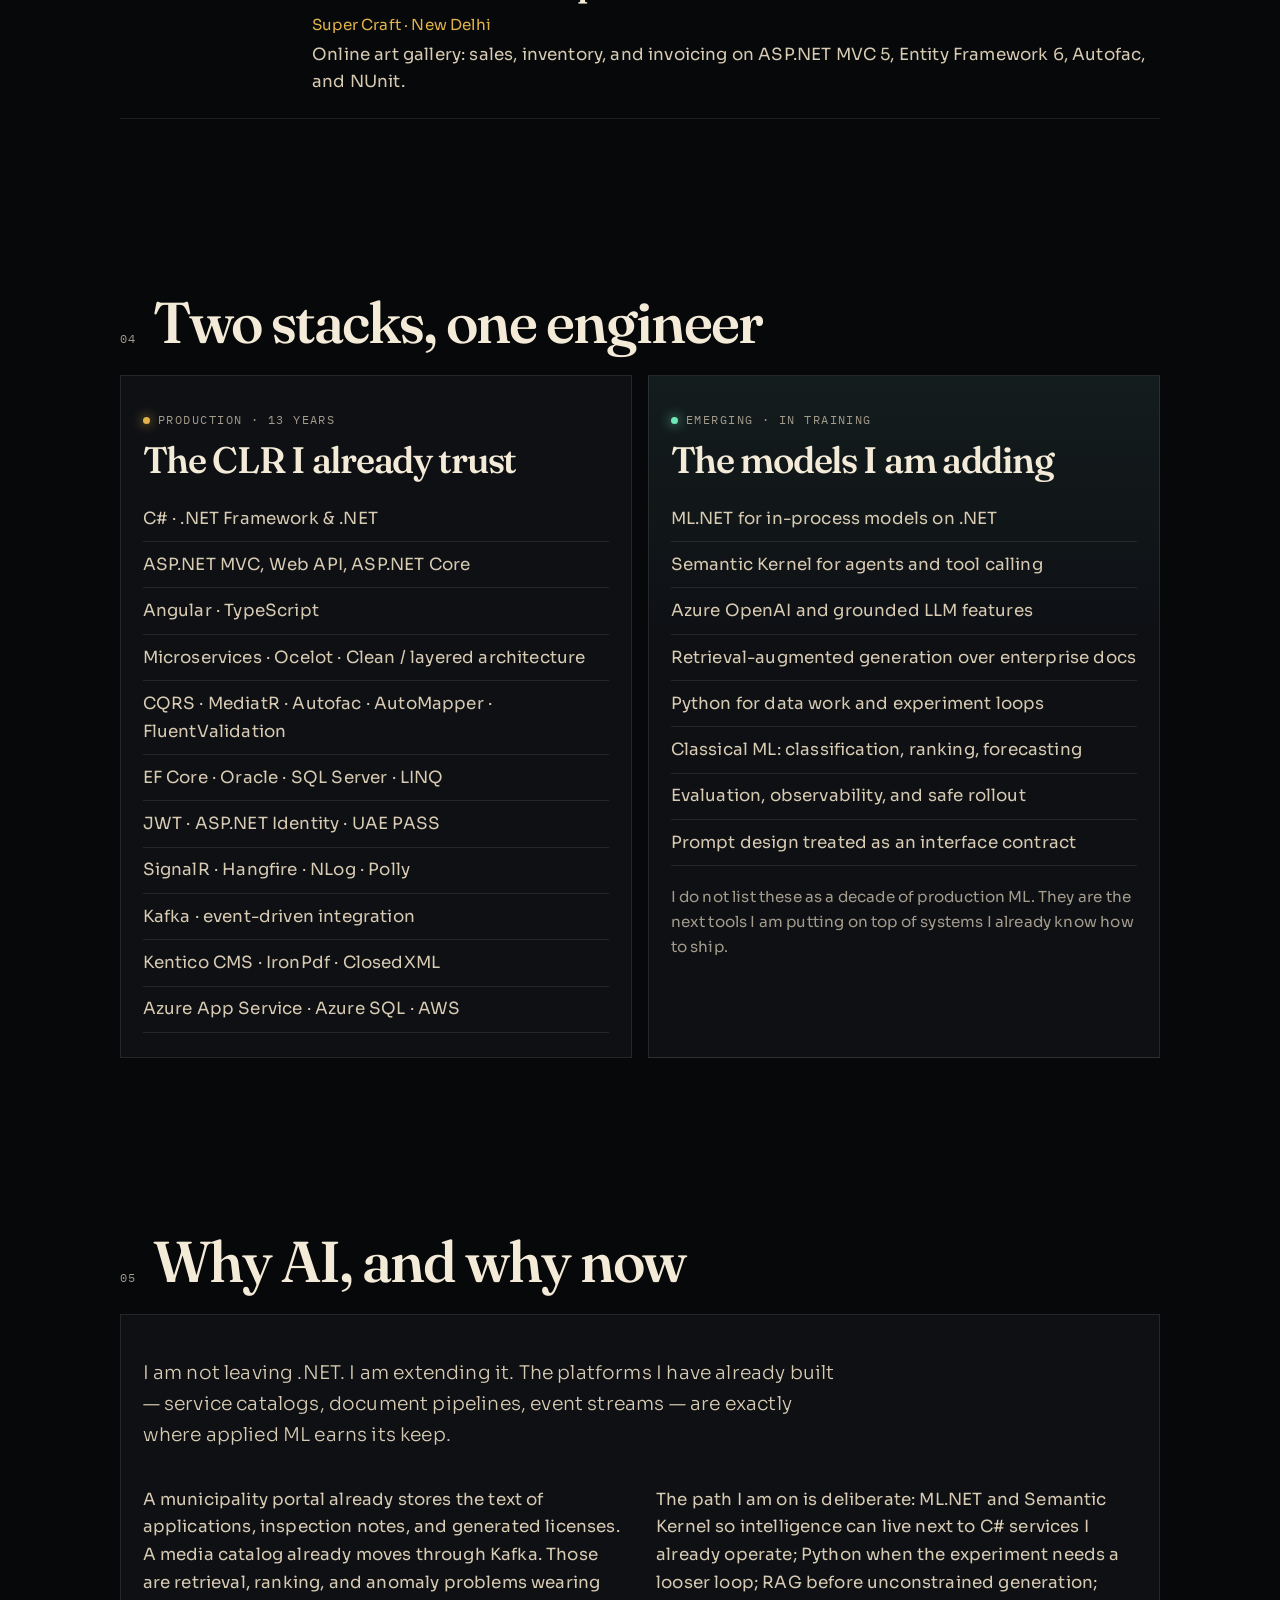
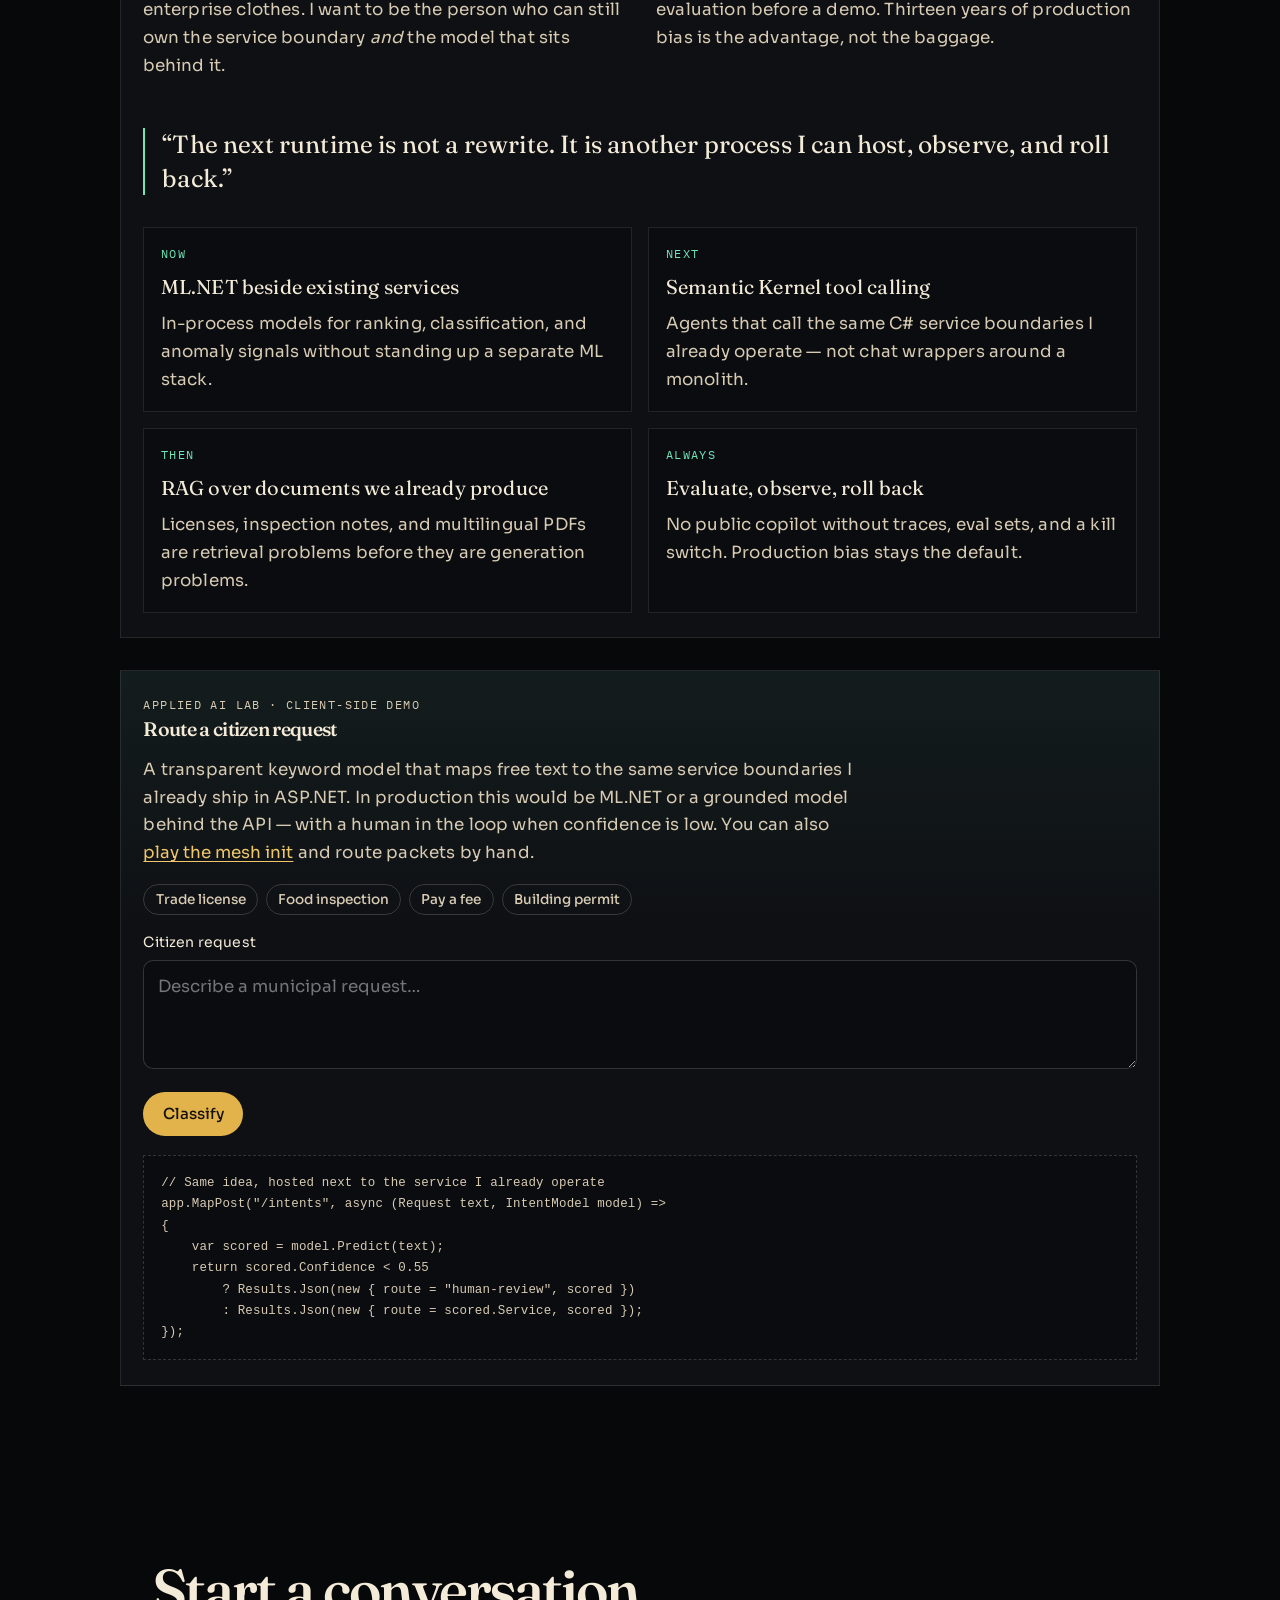
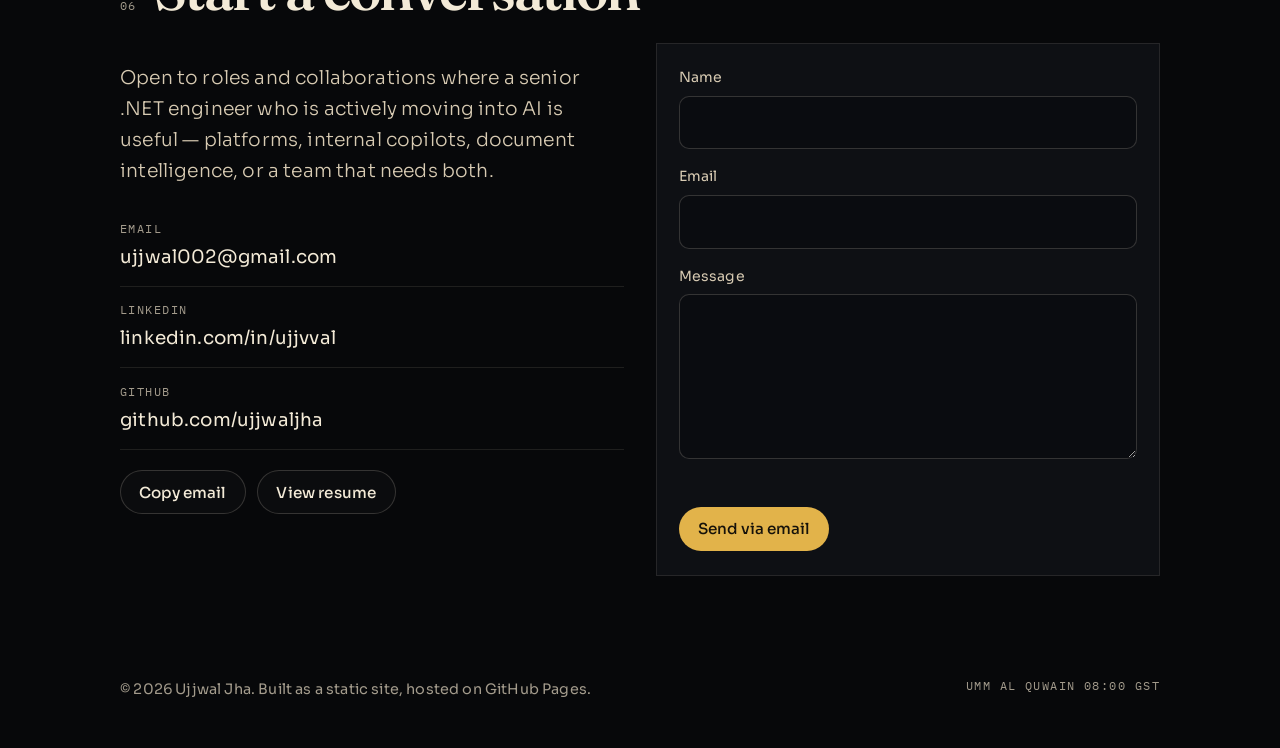
==== commit 0d89ffd5: "Make mesh-init packets easier to catch Slow the drift, spawn a starter license request on-screen, gr" ====
--- a/index.html
+++ b/index.html
@@ -643,7 +643,7 @@
           complete init. This is a toy — not a production model.
         </p>
         <ol class="init__how">
-          <li>Move onto a packet to pick it up</li>
+          <li>Move onto a packet, or click it, to pick it up</li>
           <li>Carry it to License, Health, Pay, Build, or Review</li>
           <li>Wrong bay does not write. A clerk would take it.</li>
         </ol>
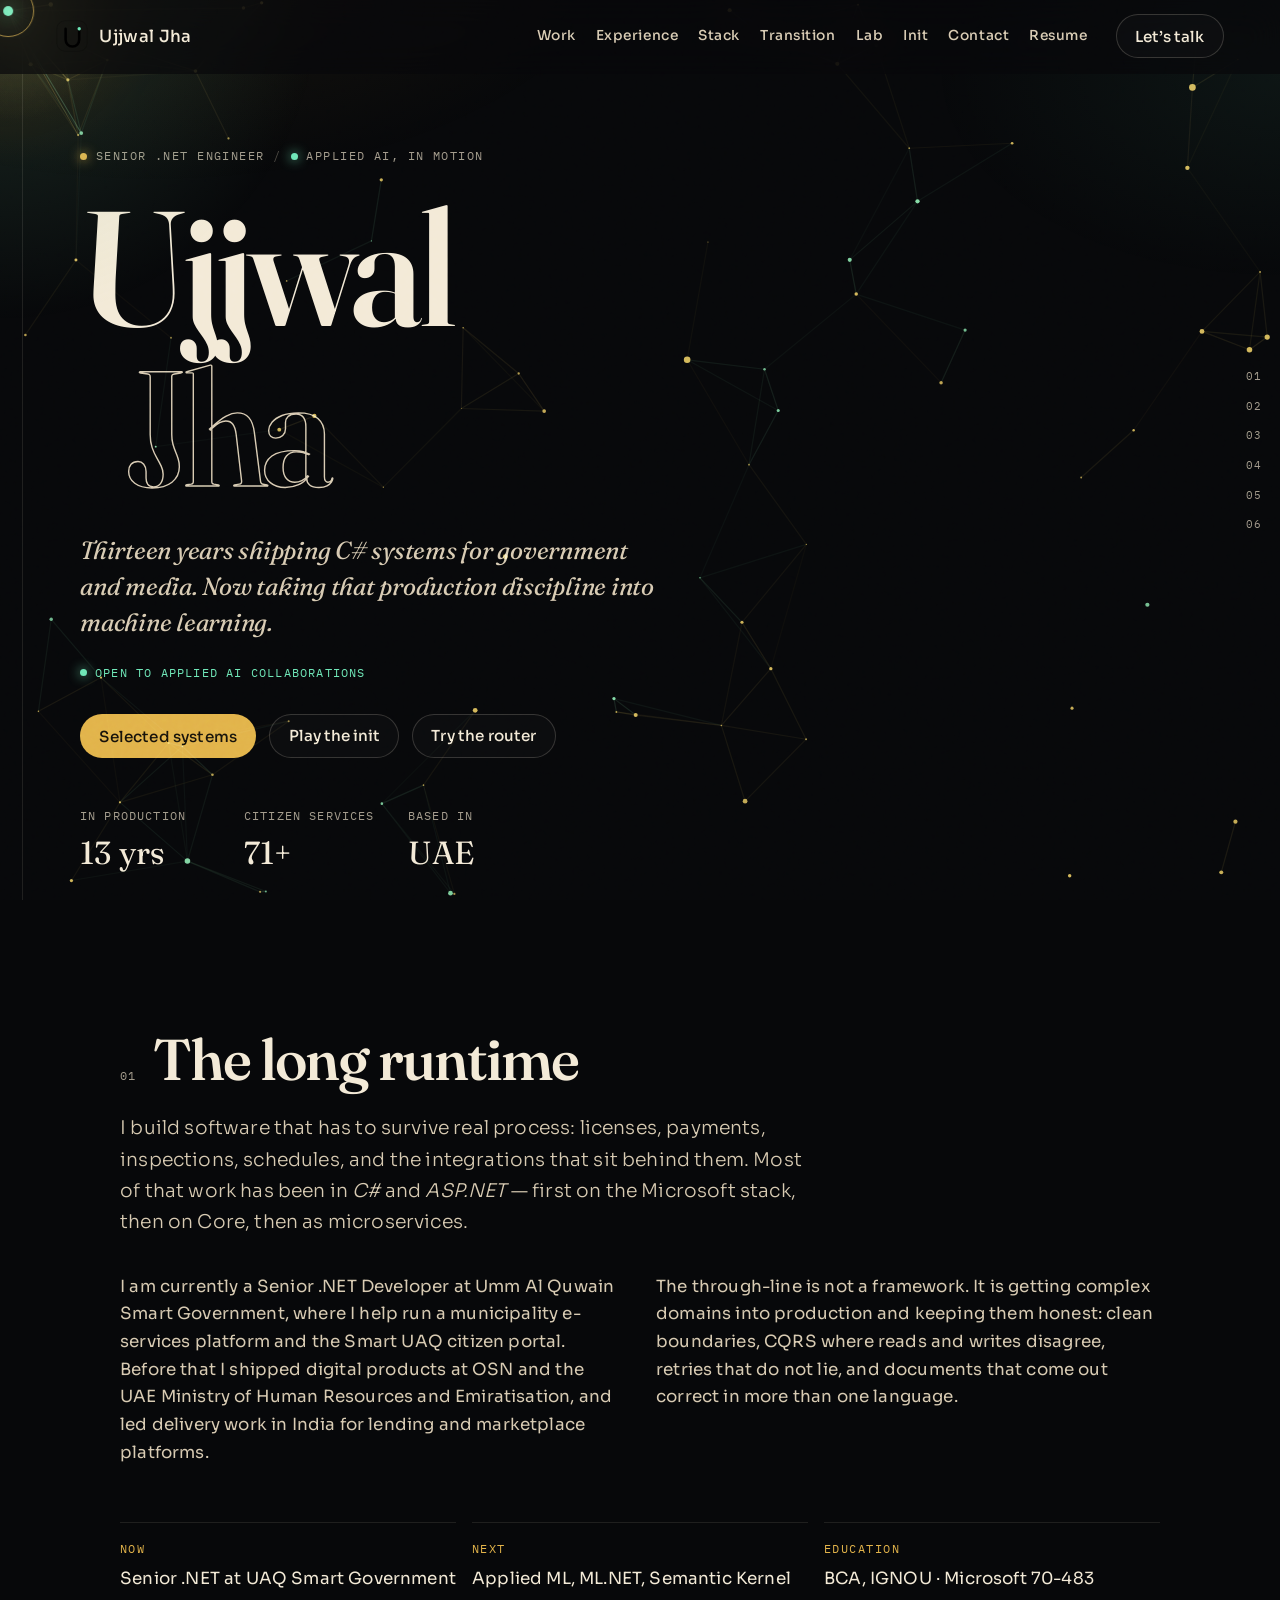
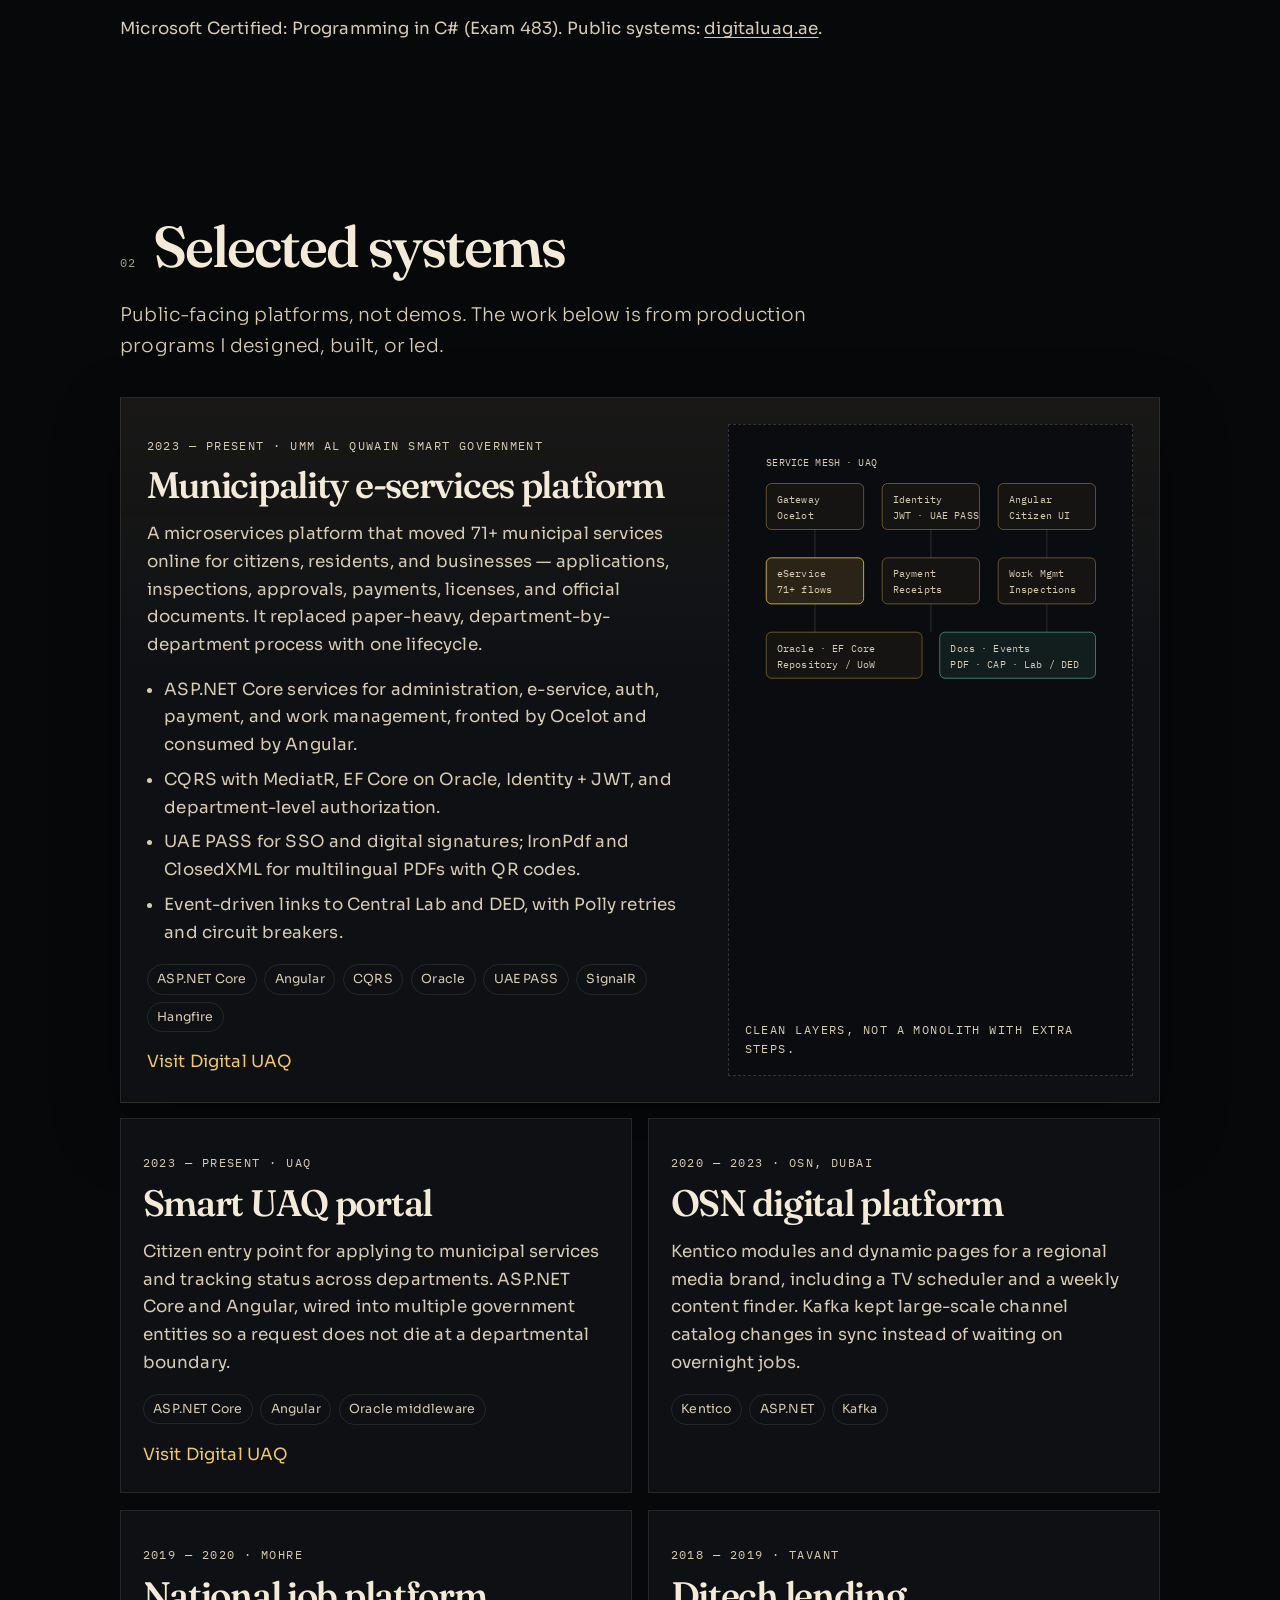
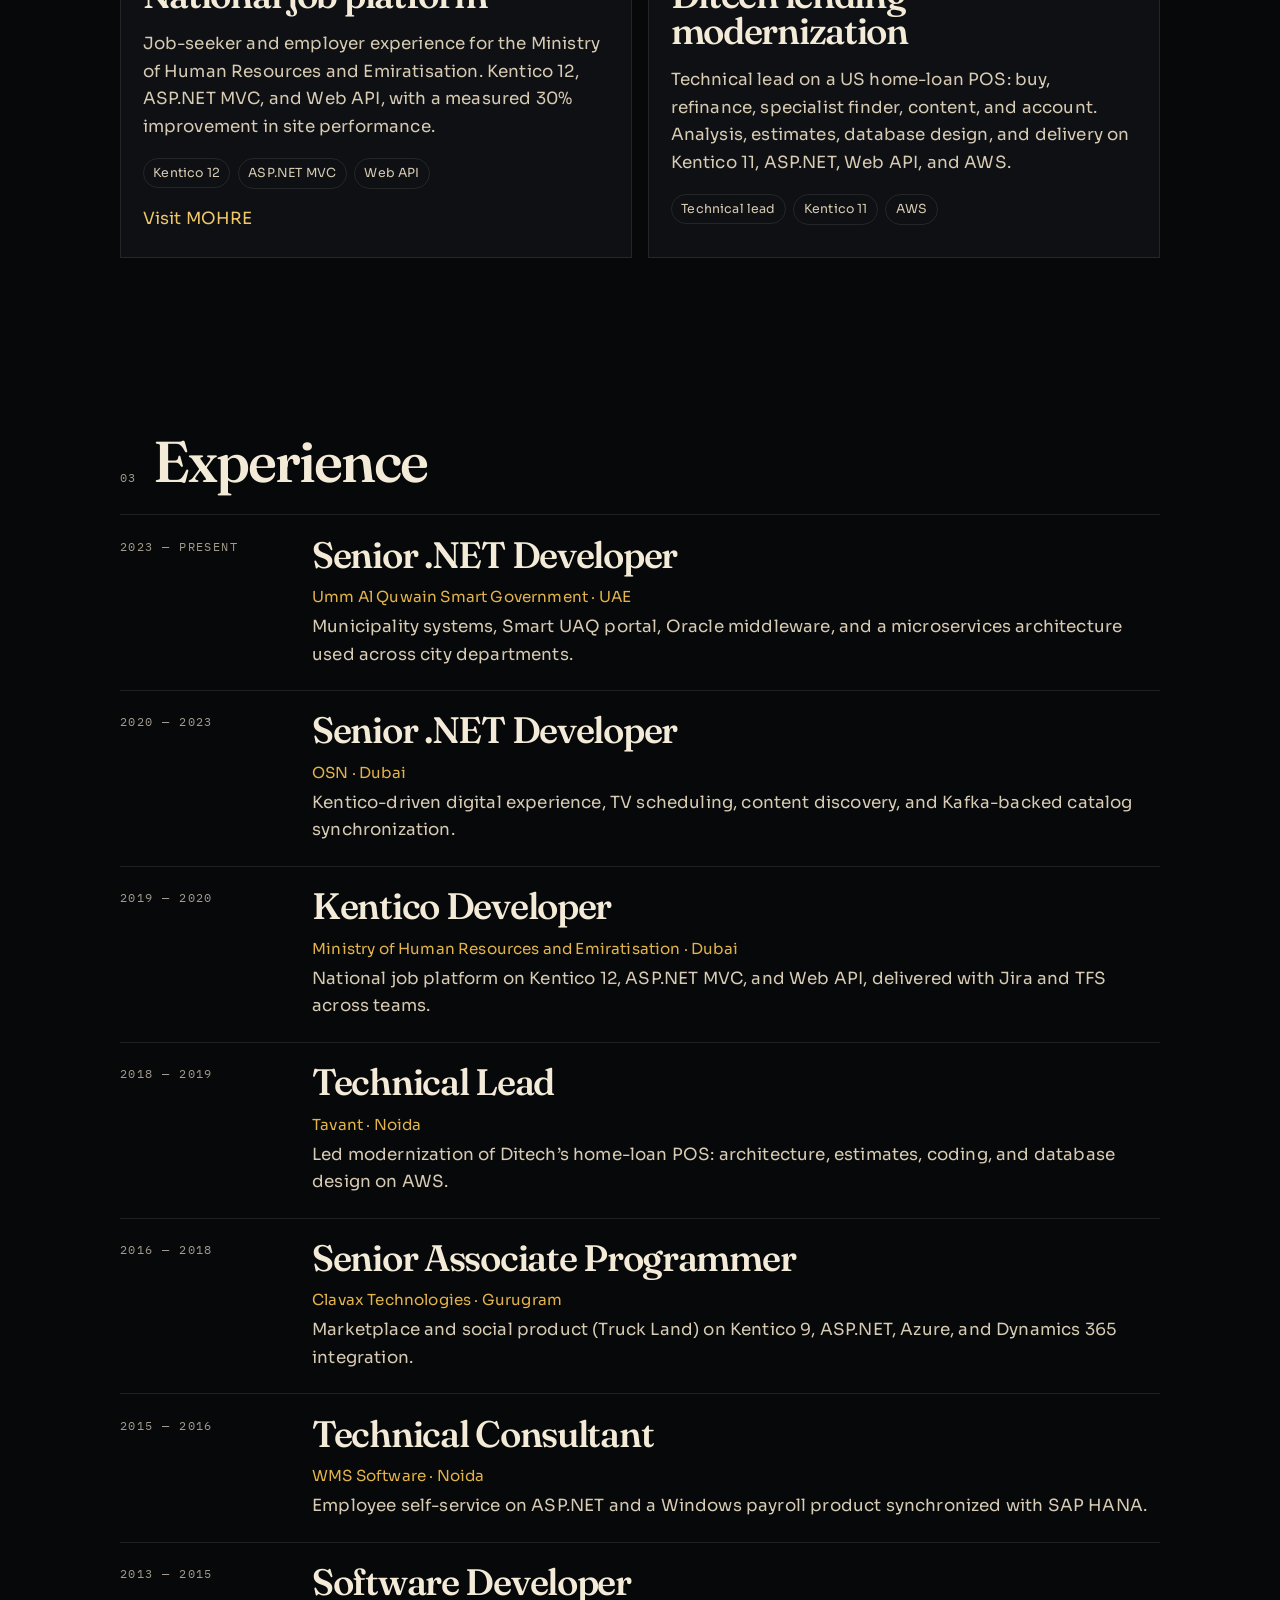
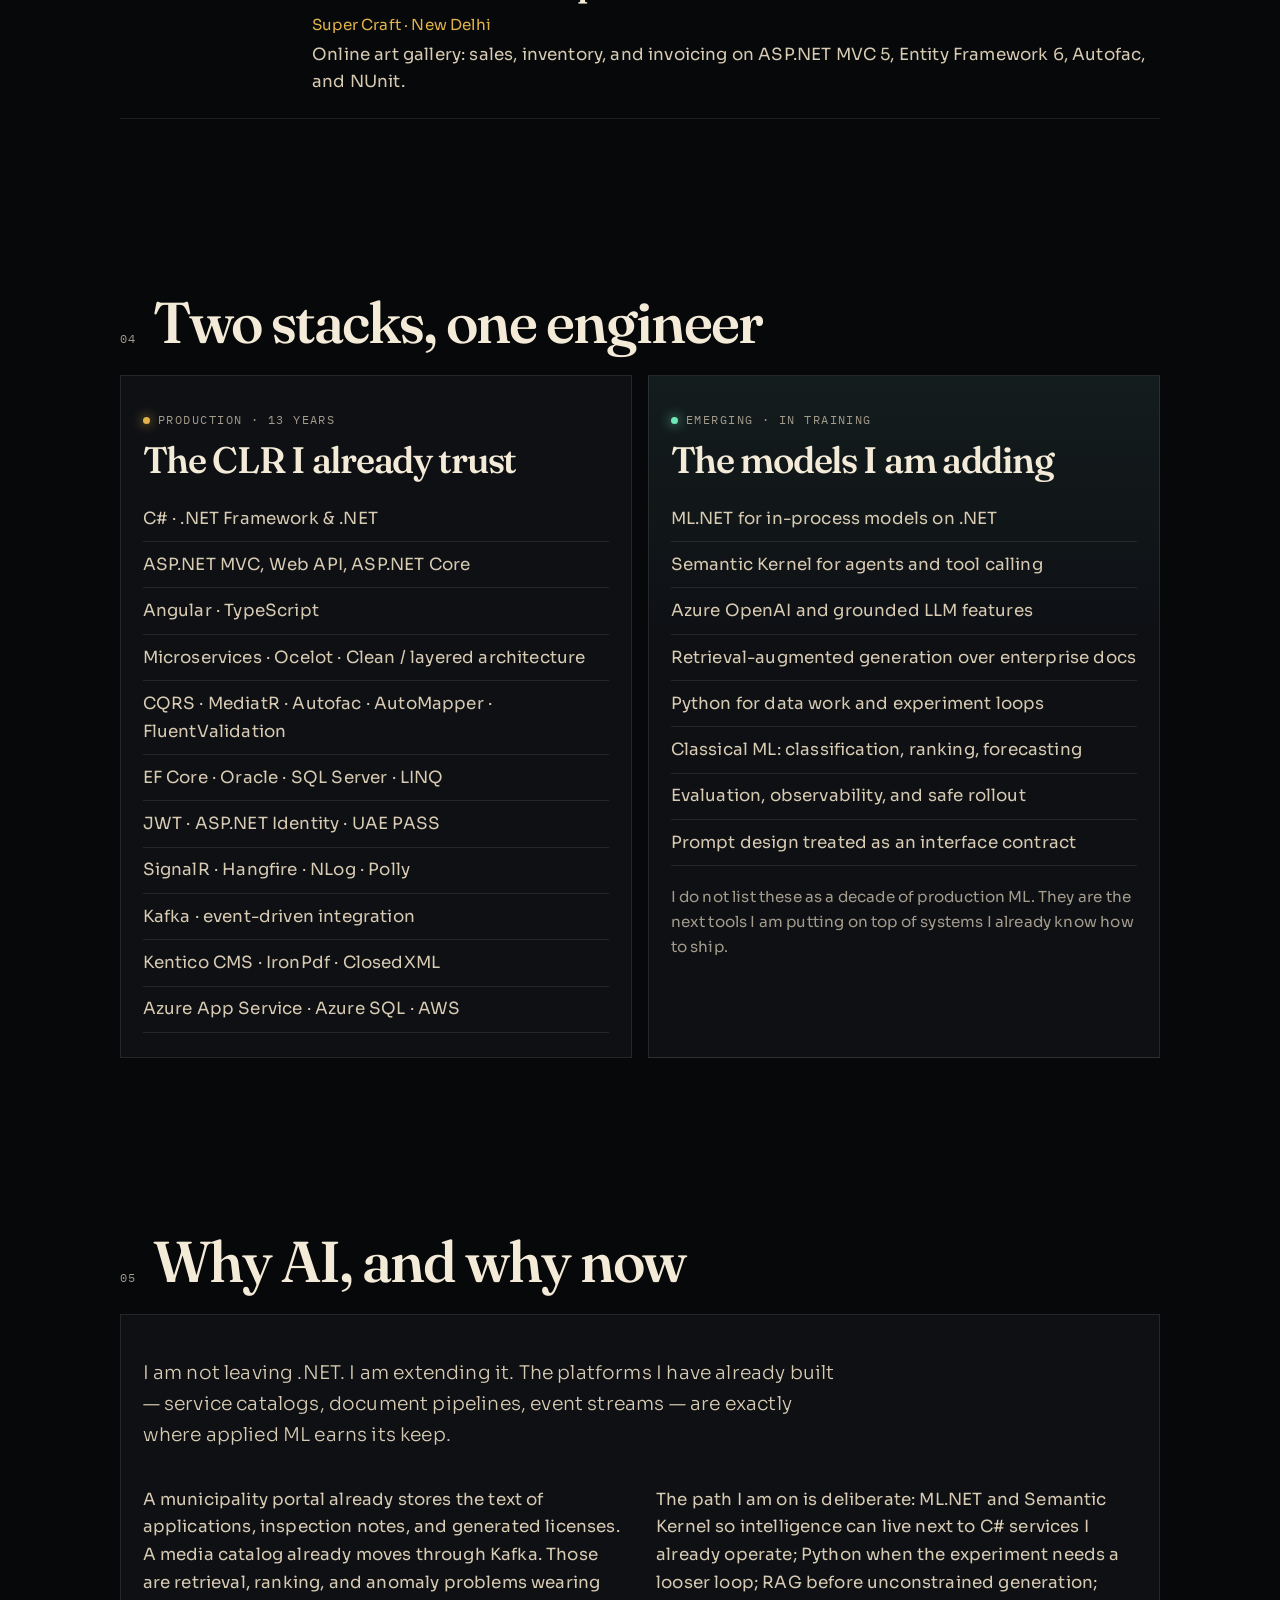
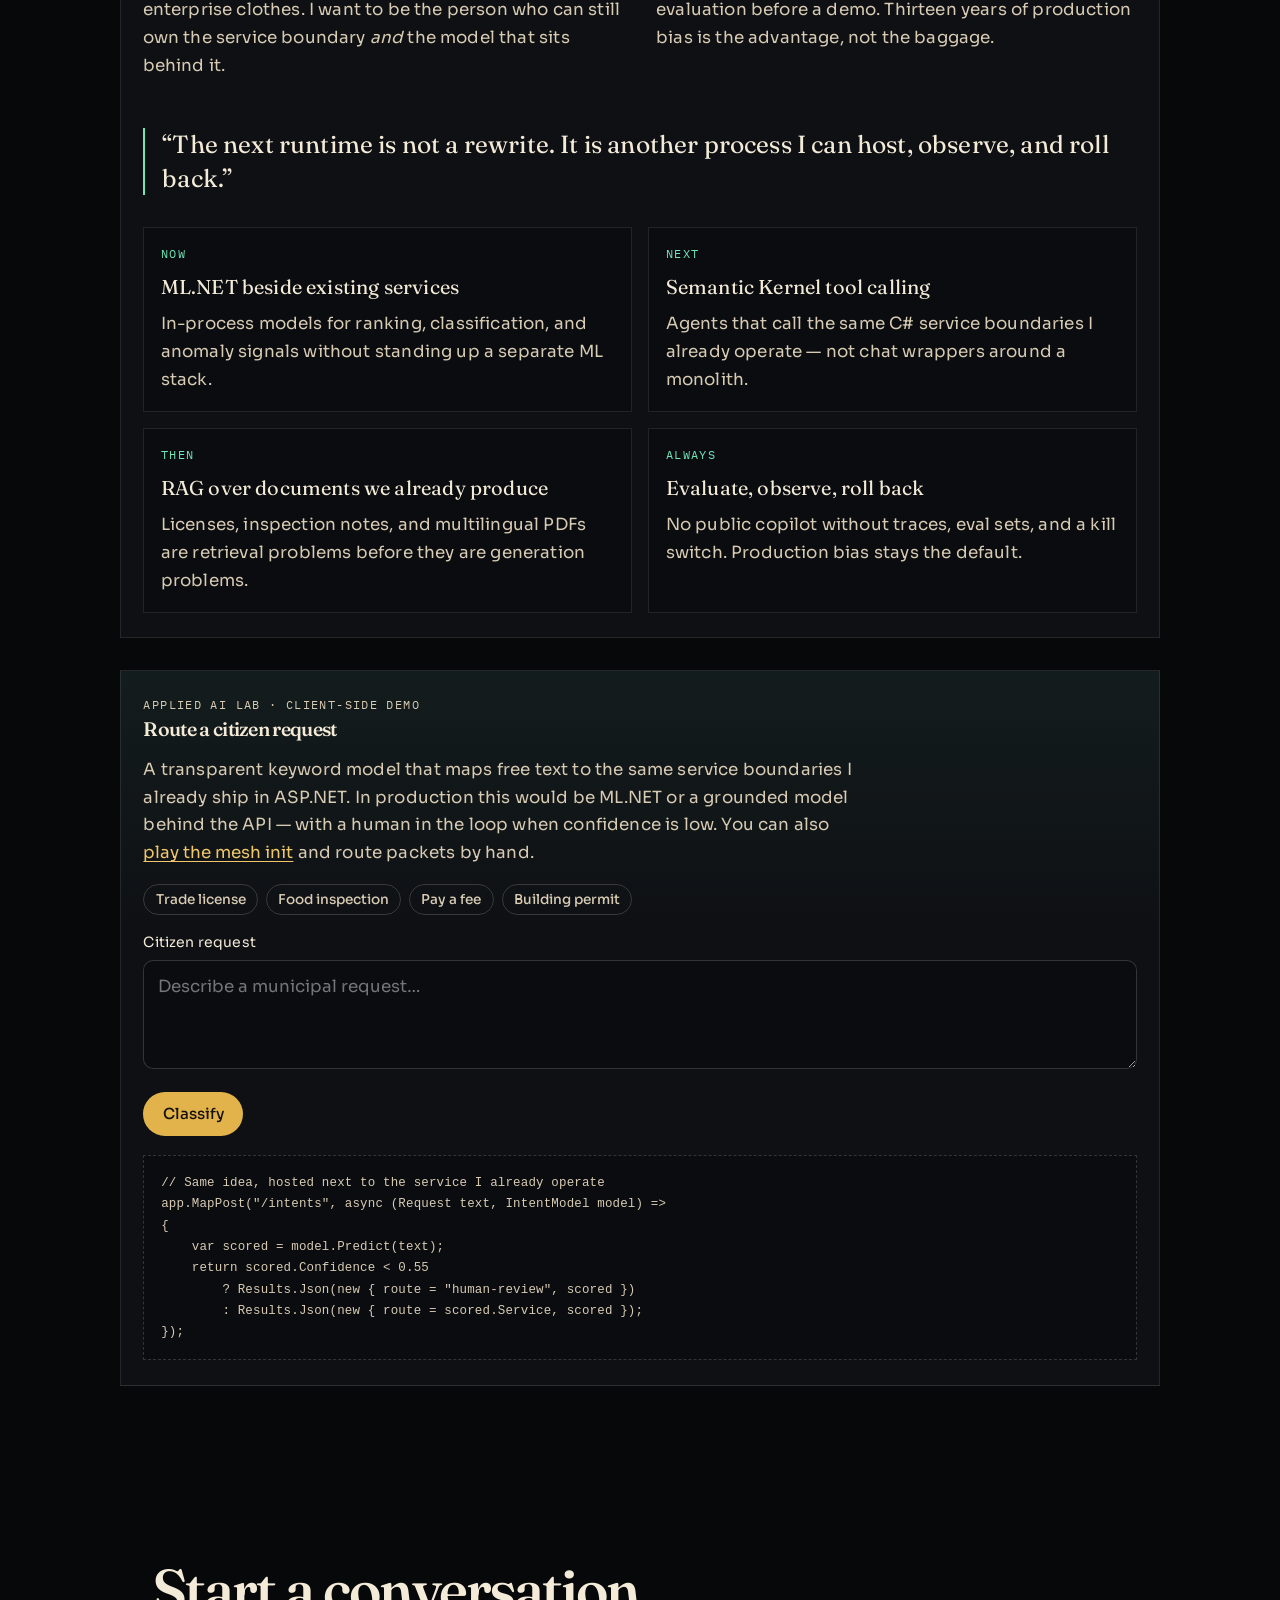
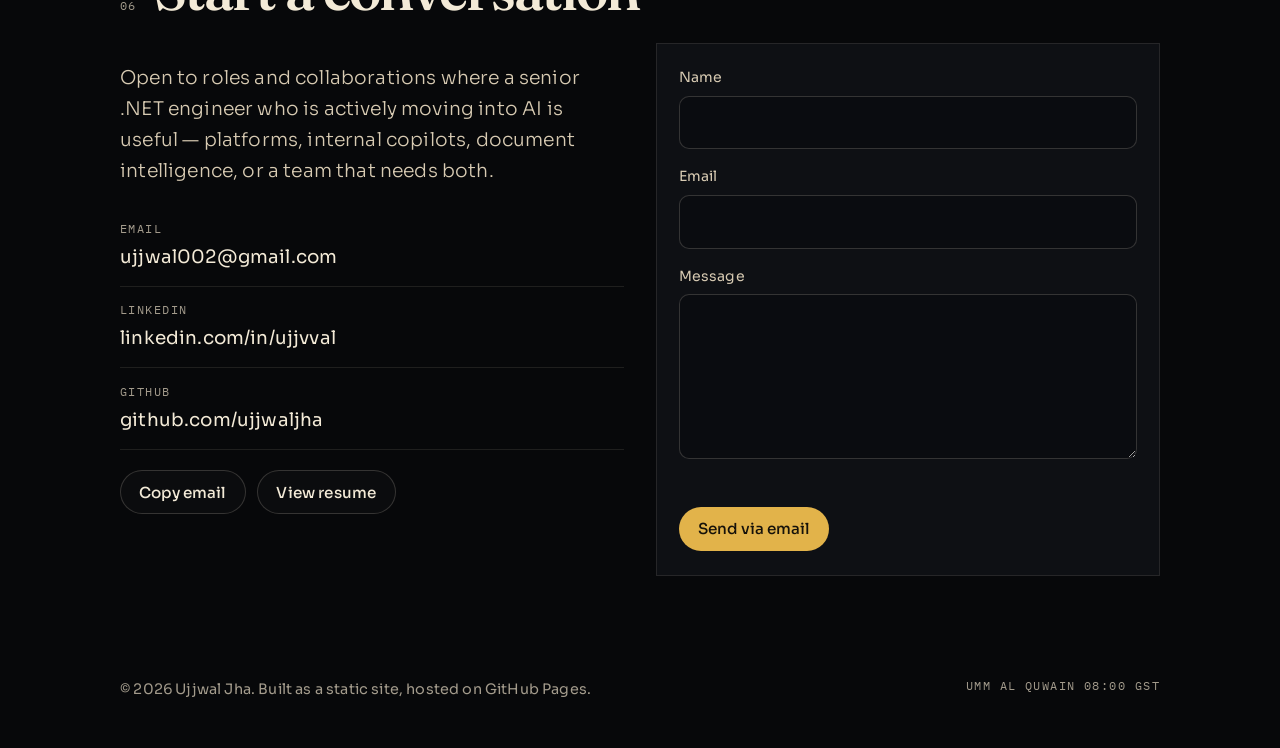
==== commit efb39c65: "Make mesh init optional and playable with chips The first visit no longer blocks the page. A small w" ====
--- a/index.html
+++ b/index.html
@@ -632,8 +632,21 @@
     </footer>
     <a class="to-top" href="#top" data-to-top hidden>Top</a>
 
+    <aside class="welcome" data-welcome hidden>
+      <div class="welcome__copy">
+        <p class="welcome__kicker">Optional game</p>
+        <p>A short routing toy is available. The portfolio is already open.</p>
+      </div>
+      <div class="welcome__actions">
+        <button class="btn btn--primary" type="button" data-welcome-skip>Enter portfolio</button>
+        <button class="btn btn--ghost" type="button" data-welcome-play>Play instead</button>
+        <button class="welcome__close" type="button" data-welcome-skip aria-label="Dismiss">Close</button>
+      </div>
+    </aside>
+
     <div class="init" id="init" data-init hidden>
       <canvas class="init__arena" data-arena aria-hidden="true"></canvas>
+      <button class="init__dismiss" type="button" data-init-skip>Enter portfolio</button>
       <div class="init__screen" data-init-intro>
         <p class="init__kicker">Mesh init · client-side game</p>
         <h2>Bring the runtime online</h2>
@@ -643,13 +656,13 @@
           complete init. This is a toy — not a production model.
         </p>
         <ol class="init__how">
-          <li>Move onto a packet, or click it, to pick it up</li>
-          <li>Carry it to License, Health, Pay, Build, or Review</li>
+          <li>Tap a request chip below, or move onto a packet</li>
+          <li>Tap the matching bay chip: License, Health, Pay, Build, or Review</li>
           <li>Wrong bay does not write. A clerk would take it.</li>
         </ol>
         <div class="init__actions">
-          <button class="btn btn--primary" type="button" data-init-play>Start init</button>
-          <button class="btn btn--ghost" type="button" data-init-skip>Skip to portfolio</button>
+          <button class="btn btn--primary" type="button" data-init-skip>Enter portfolio</button>
+          <button class="btn btn--ghost" type="button" data-init-play>Start the game</button>
         </div>
       </div>
       <div class="init__hud" data-init-hud hidden>
@@ -668,7 +681,18 @@
             <dd data-init-lives>3</dd>
           </div>
         </dl>
-        <button class="btn btn--ghost" type="button" data-init-exit>Abort</button>
+        <button class="btn btn--ghost" type="button" data-init-exit>Exit to portfolio</button>
+      </div>
+      <div class="init__easy" data-init-easy hidden>
+        <p class="init__easy-label">Easy route · tap a request, then a bay</p>
+        <div class="init__picks" data-init-packets></div>
+        <div class="init__picks init__picks--bays" data-init-bays>
+          <button type="button" data-bay="license">License</button>
+          <button type="button" data-bay="health">Health</button>
+          <button type="button" data-bay="payment">Pay</button>
+          <button type="button" data-bay="engineering">Build</button>
+          <button type="button" data-bay="review">Review</button>
+        </div>
       </div>
       <div class="init__screen init__screen--end" data-init-end hidden>
         <p class="init__kicker">Mesh init</p>
@@ -676,8 +700,8 @@
         <p data-init-end-copy>Eight routes landed.</p>
         <p class="init__best">Best score <strong data-init-best>0</strong></p>
         <div class="init__actions">
-          <button class="btn btn--primary" type="button" data-init-again>Play again</button>
-          <button class="btn btn--ghost" type="button" data-init-enter>Enter portfolio</button>
+          <button class="btn btn--primary" type="button" data-init-enter>Enter portfolio</button>
+          <button class="btn btn--ghost" type="button" data-init-again>Play again</button>
         </div>
       </div>
     </div>
--- a/css/styles.css
+++ b/css/styles.css
@@ -883,6 +883,67 @@
   color: var(--mint);
 }
 
+.welcome {
+  position: fixed;
+  left: var(--pad);
+  right: var(--pad);
+  bottom: 1.15rem;
+  z-index: 15;
+  display: flex;
+  flex-wrap: wrap;
+  align-items: center;
+  justify-content: space-between;
+  gap: 0.85rem 1rem;
+  max-width: 42rem;
+  margin: 0 auto;
+  padding: 0.95rem 1.05rem;
+  border: 1px solid var(--line-strong);
+  background: rgba(14, 16, 20, 0.94);
+  box-shadow: var(--shadow);
+}
+
+.welcome[hidden] {
+  display: none !important;
+}
+
+.welcome__kicker {
+  margin: 0 0 0.2rem;
+  font-family: var(--font-mono);
+  font-size: 0.68rem;
+  letter-spacing: 0.12em;
+  text-transform: uppercase;
+  color: var(--mint);
+}
+
+.welcome__copy p:last-child {
+  margin: 0;
+  color: var(--paper-2);
+  font-size: 0.95rem;
+}
+
+.welcome__actions {
+  display: flex;
+  flex-wrap: wrap;
+  align-items: center;
+  gap: 0.5rem;
+}
+
+.welcome__close {
+  border: 0;
+  background: none;
+  color: var(--muted);
+  font: 500 0.85rem var(--font-sans);
+  cursor: pointer;
+}
+
+.welcome__close:hover {
+  color: var(--paper);
+}
+
+body:has(.welcome:not([hidden])) .to-top {
+  display: none;
+}
+
 .init {
   position: fixed;
   inset: 0;
@@ -1017,6 +1078,80 @@
 .init__best strong {
   color: var(--paper);
   font-weight: 500;
+}
+
+.init__dismiss {
+  position: absolute;
+  top: 0.9rem;
+  right: var(--pad);
+  z-index: 2;
+  min-height: 2.4rem;
+  padding: 0 0.9rem;
+  border: 1px solid var(--line-strong);
+  border-radius: 999px;
+  background: var(--amber);
+  color: #16120a;
+  font: 500 0.88rem var(--font-sans);
+  cursor: pointer;
+}
+
+.init__easy {
+  position: relative;
+  z-index: 2;
+  margin: 0 var(--pad);
+  padding: 0.85rem 0.95rem;
+  border: 1px solid var(--line);
+  background: rgba(14, 16, 20, 0.92);
+}
+
+.init__easy[hidden] {
+  display: none !important;
+}
+
+.init__easy-label {
+  margin: 0 0 0.55rem;
+  font-family: var(--font-mono);
+  font-size: 0.7rem;
+  letter-spacing: 0.1em;
+  text-transform: uppercase;
+  color: var(--mint);
+}
+
+.init__picks {
+  display: flex;
+  flex-wrap: wrap;
+  gap: 0.45rem;
+}
+
+.init__picks--bays {
+  margin-top: 0.55rem;
+}
+
+.init__chip,
+.init__picks--bays button {
+  min-height: 2.2rem;
+  padding: 0.3rem 0.75rem;
+  border: 1px solid var(--line-strong);
+  border-radius: 999px;
+  background: #0a0c10;
+  color: var(--paper);
+  font: 500 0.85rem var(--font-sans);
+  cursor: pointer;
+}
+
+.init__chip.is-hot,
+.init__picks--bays button.is-match {
+  border-color: var(--mint);
+  color: var(--mint);
+}
+
+.init__picks--bays button.is-ready:not(.is-match) {
+  border-color: var(--amber);
+}
+
+.init__wait {
+  color: var(--muted);
+  font-size: 0.88rem;
 }
 
 .resume {
@@ -1403,6 +1538,15 @@
 }
 
 @media (max-width: 640px) {
+  .welcome {
+    bottom: 4.4rem;
+  }
+
+  .init__dismiss {
+    top: 0.65rem;
+    right: 0.75rem;
+  }
+
   .hero__stats {
     grid-template-columns: 1fr 1fr 1fr;
     gap: 0.8rem;
@@ -1473,7 +1617,8 @@
   .site-header,
   .skip-link,
   .nav-toggle,
-  .init {
+  .init,
+  .welcome {
     display: none !important;
   }
 
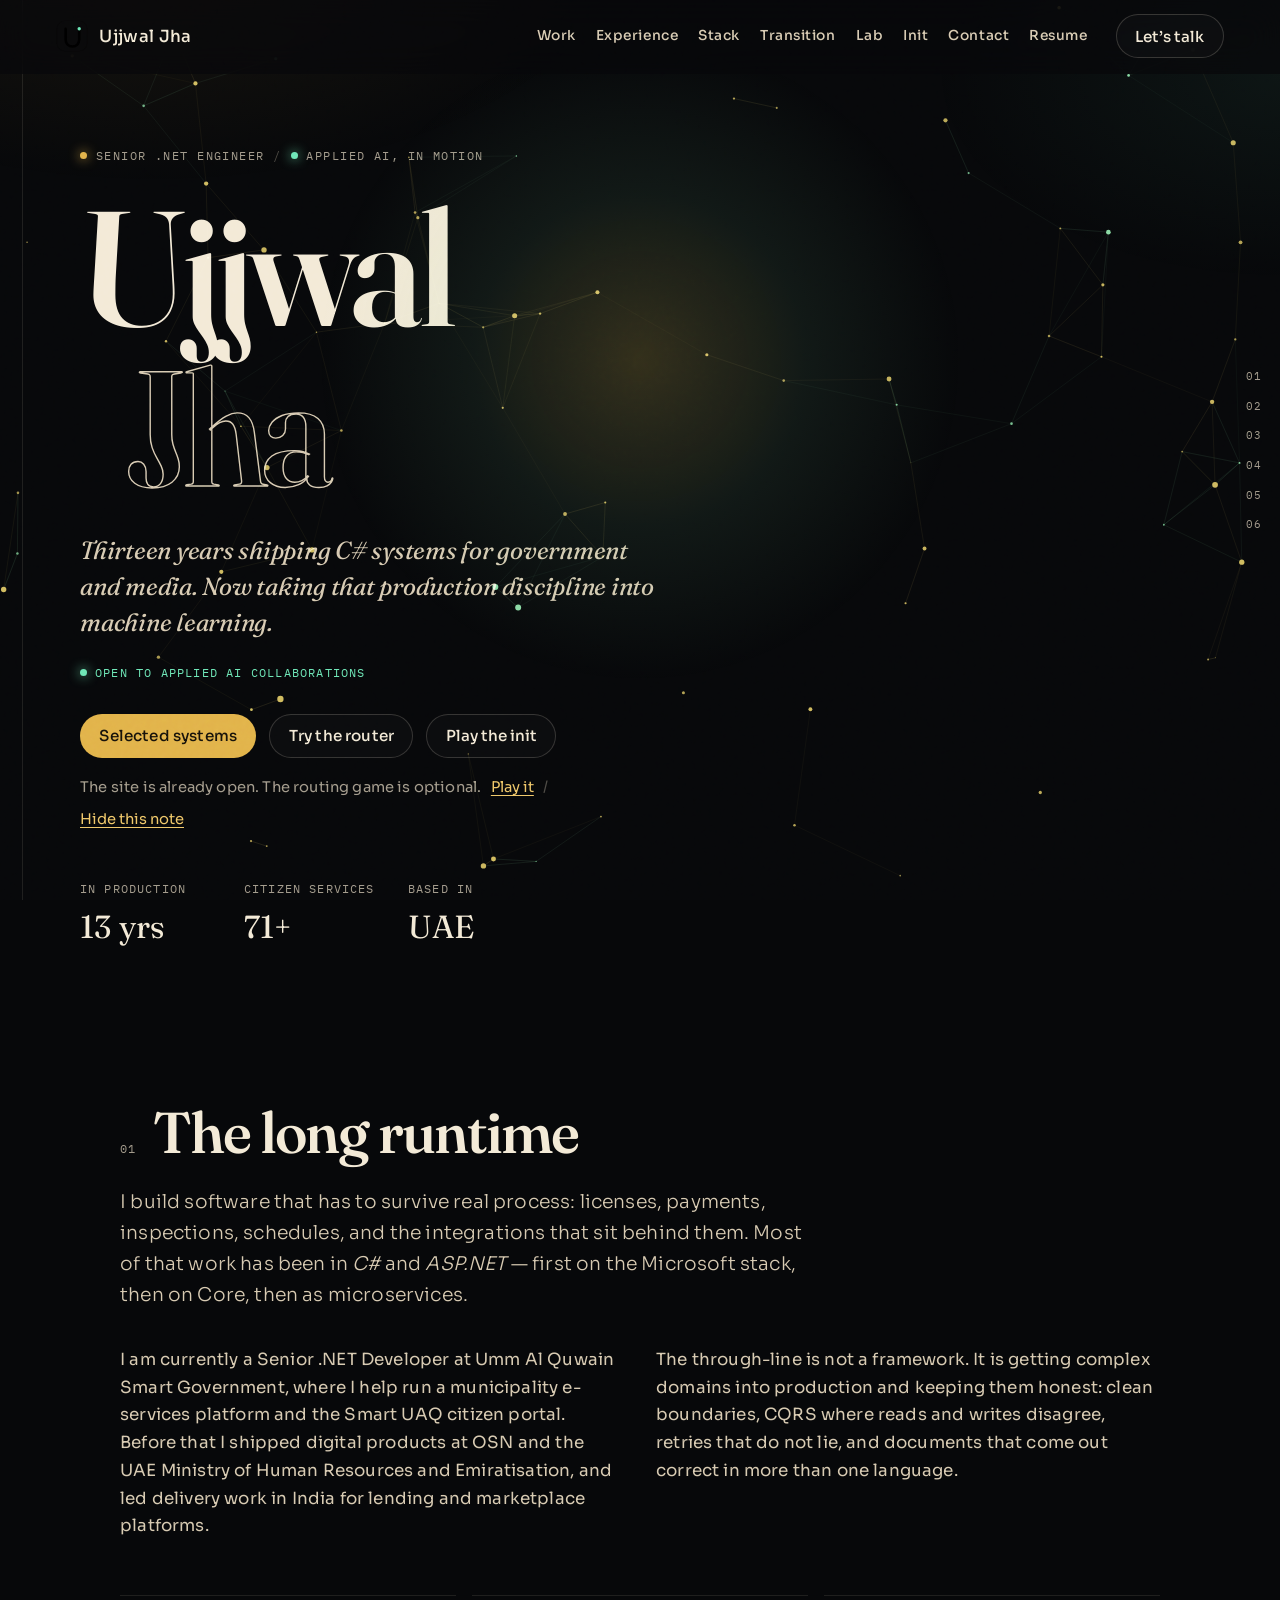
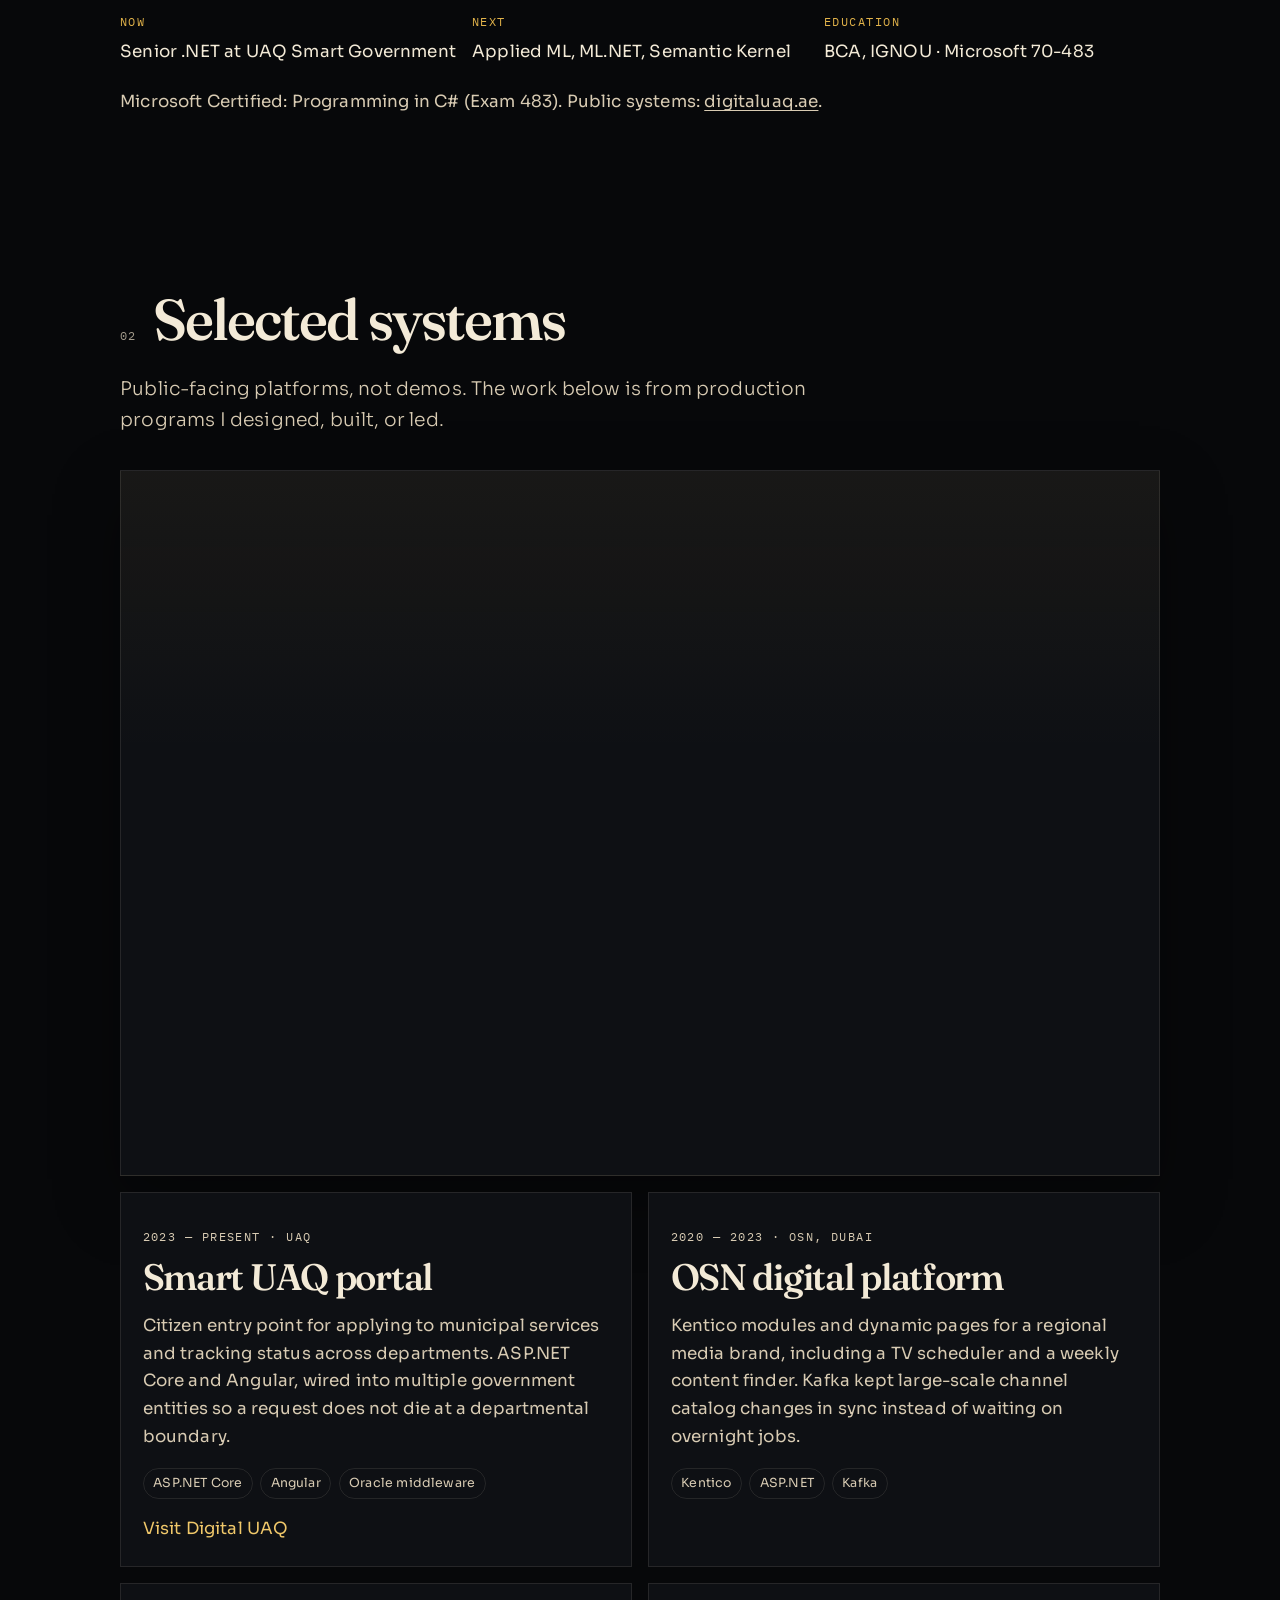
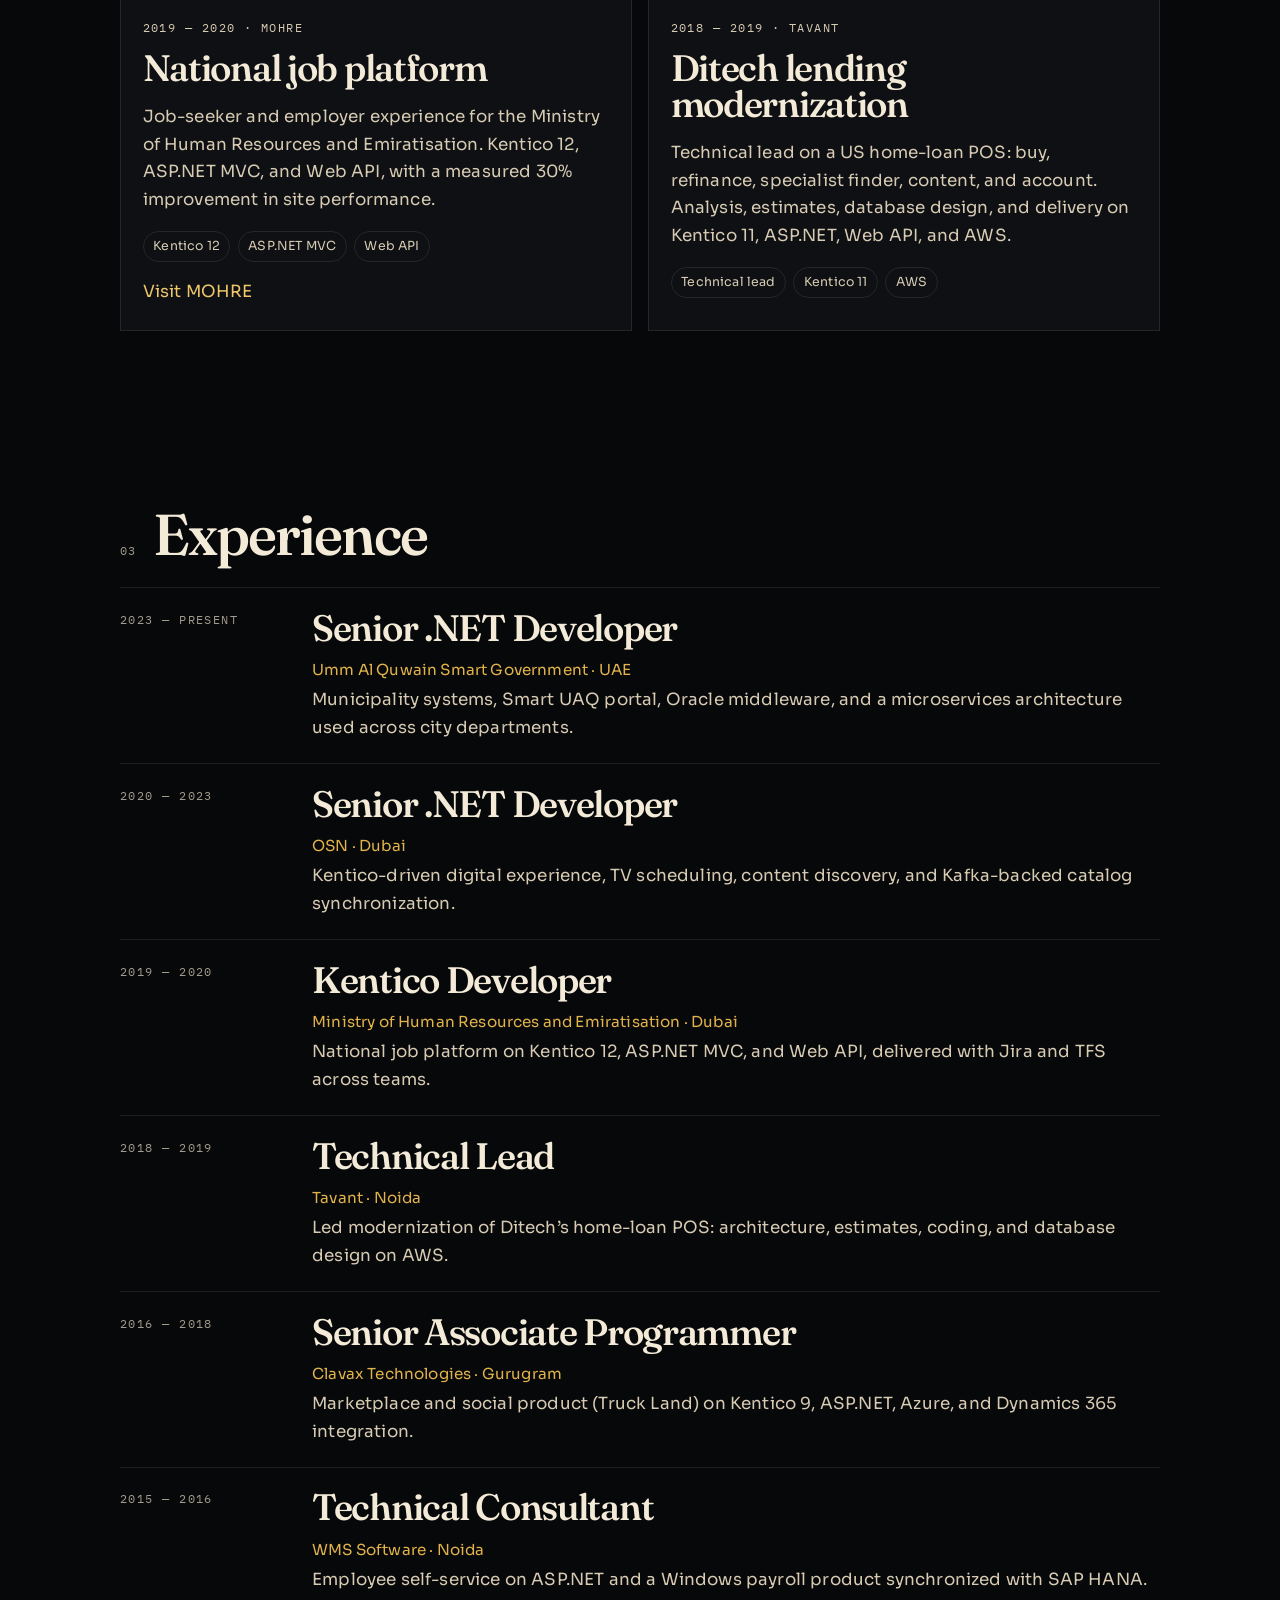
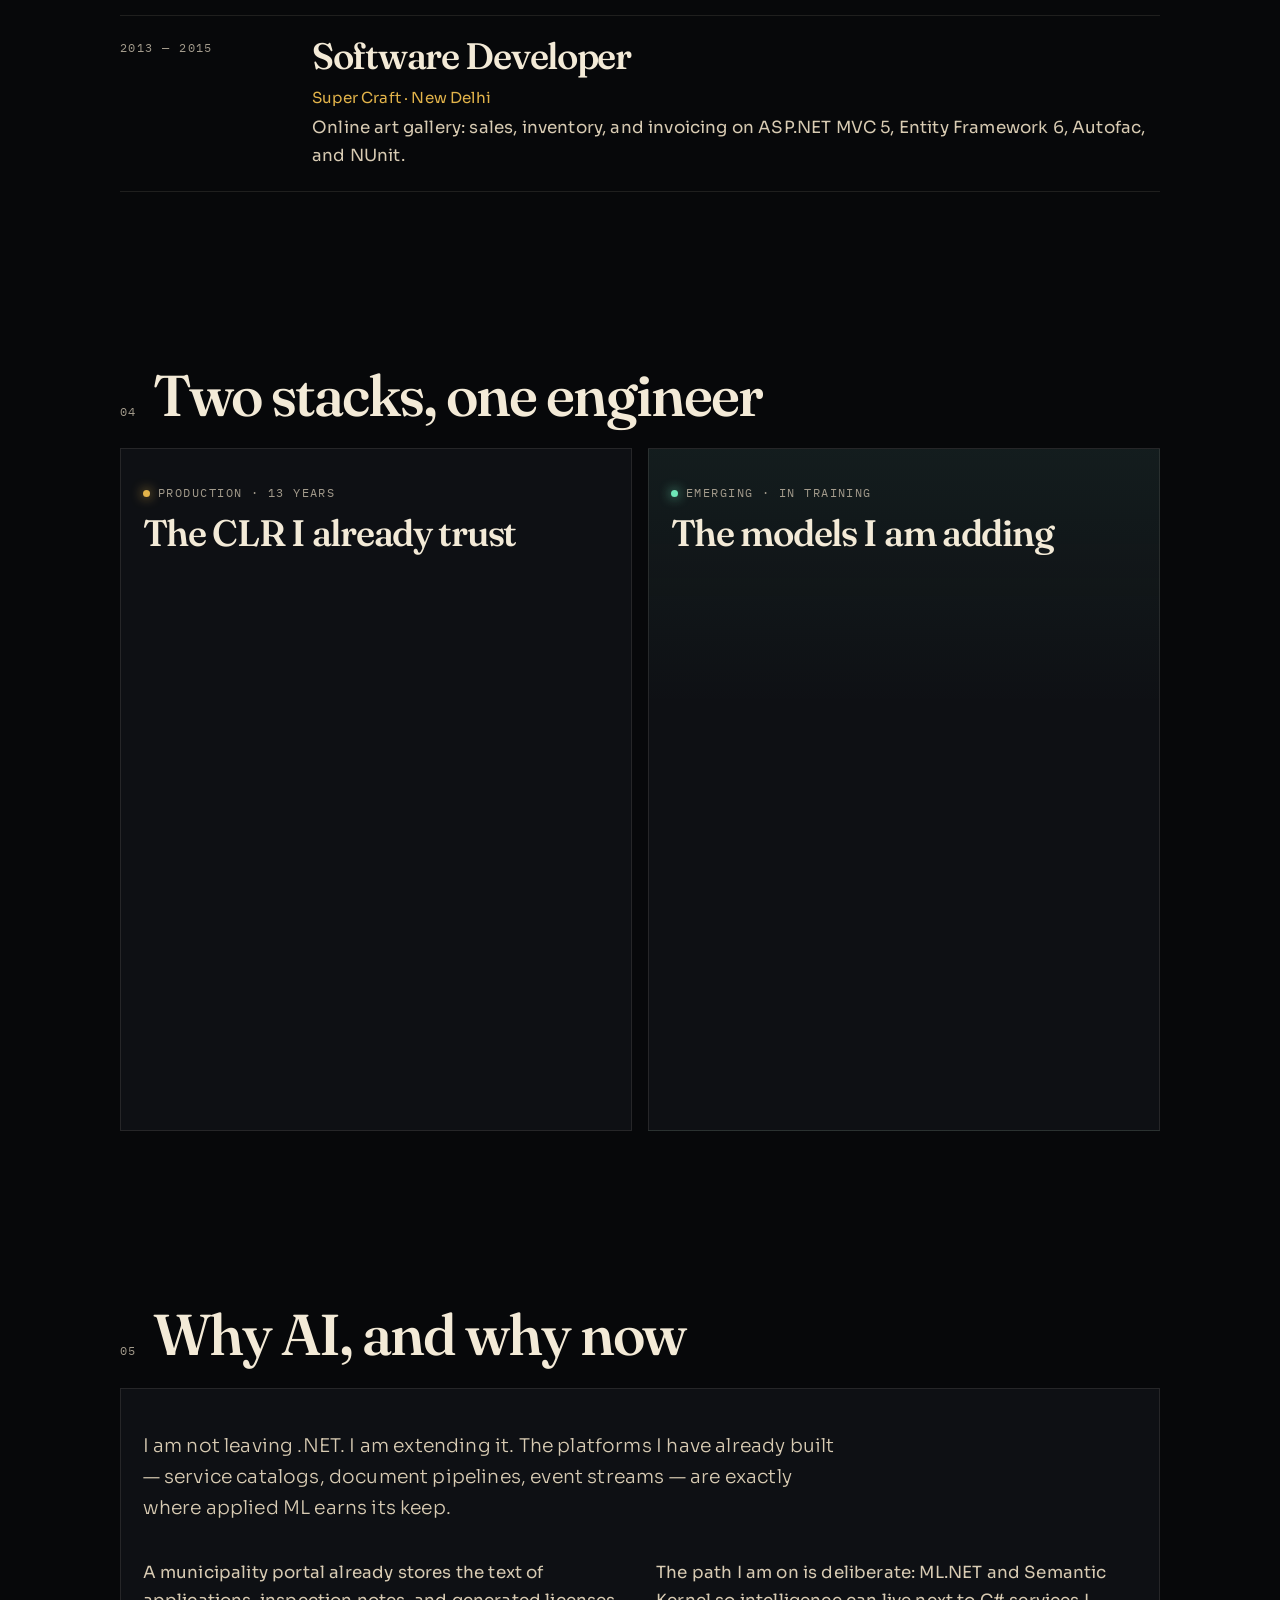
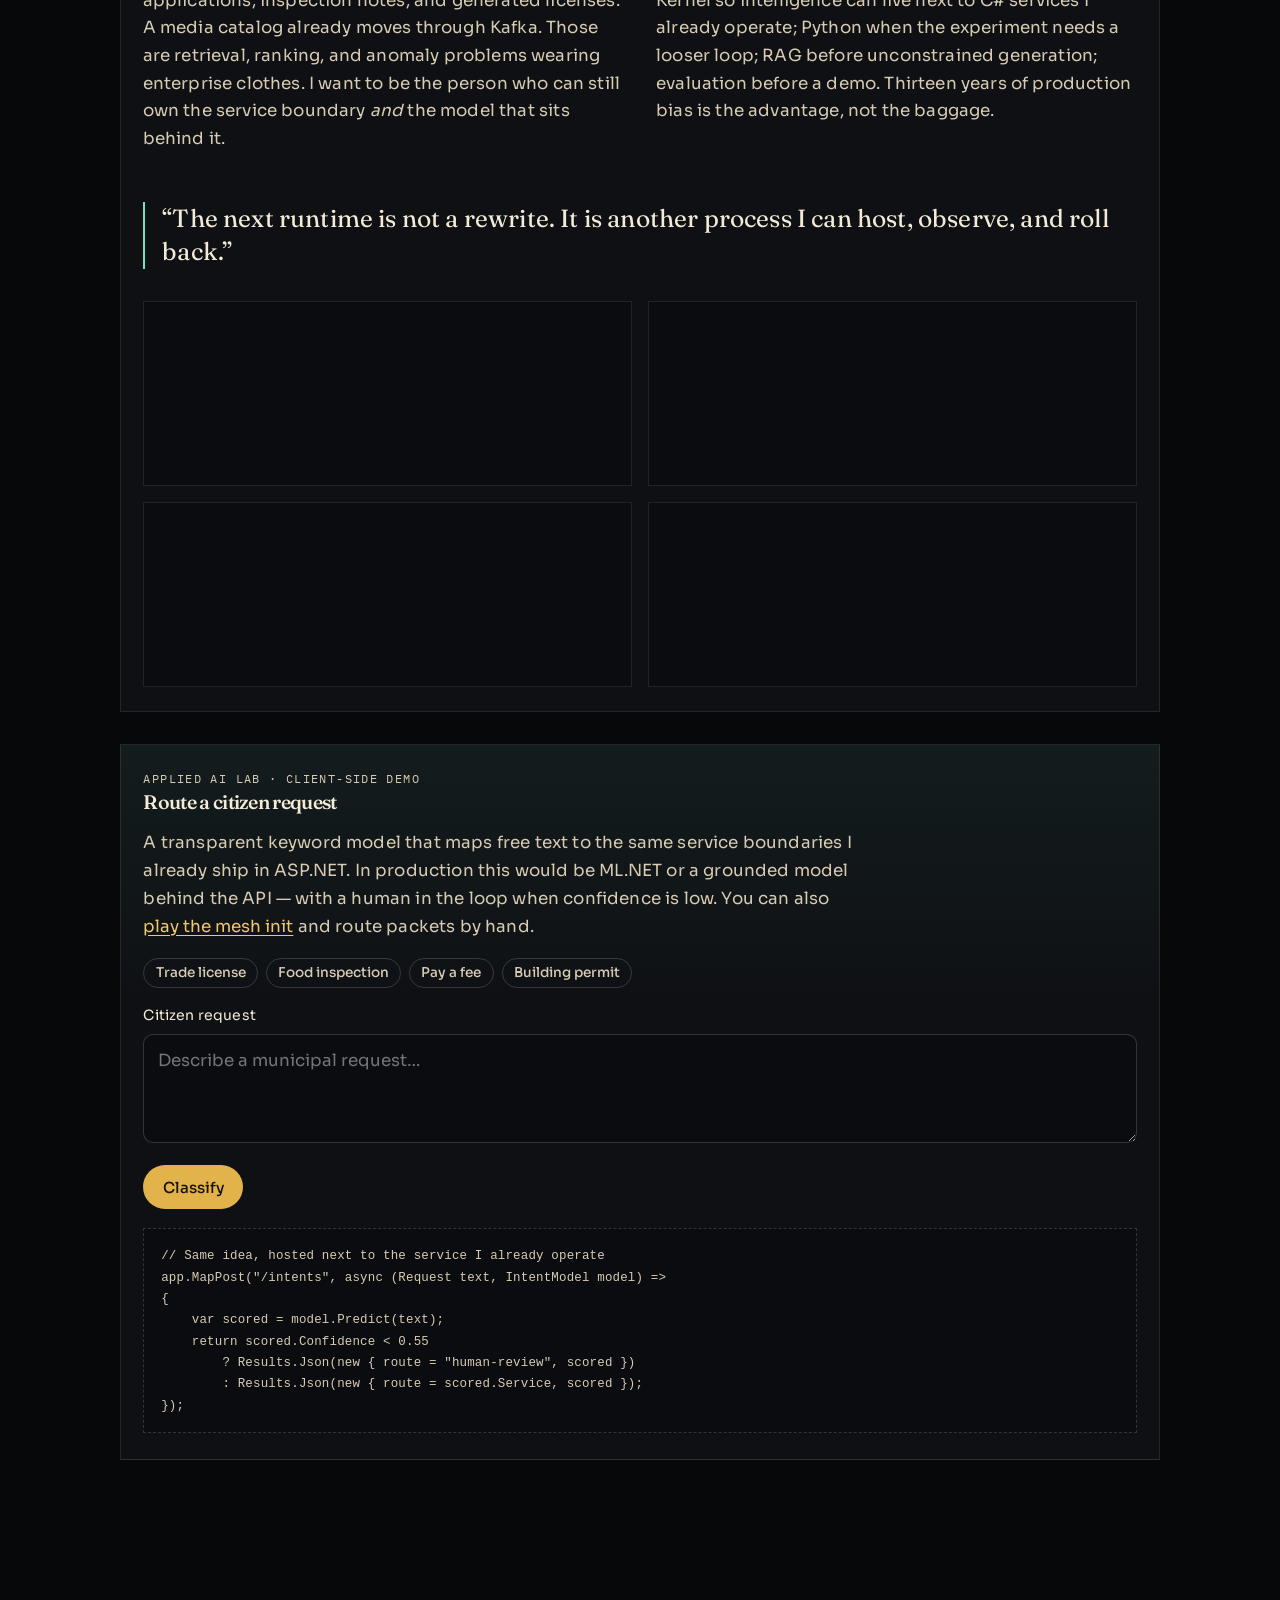
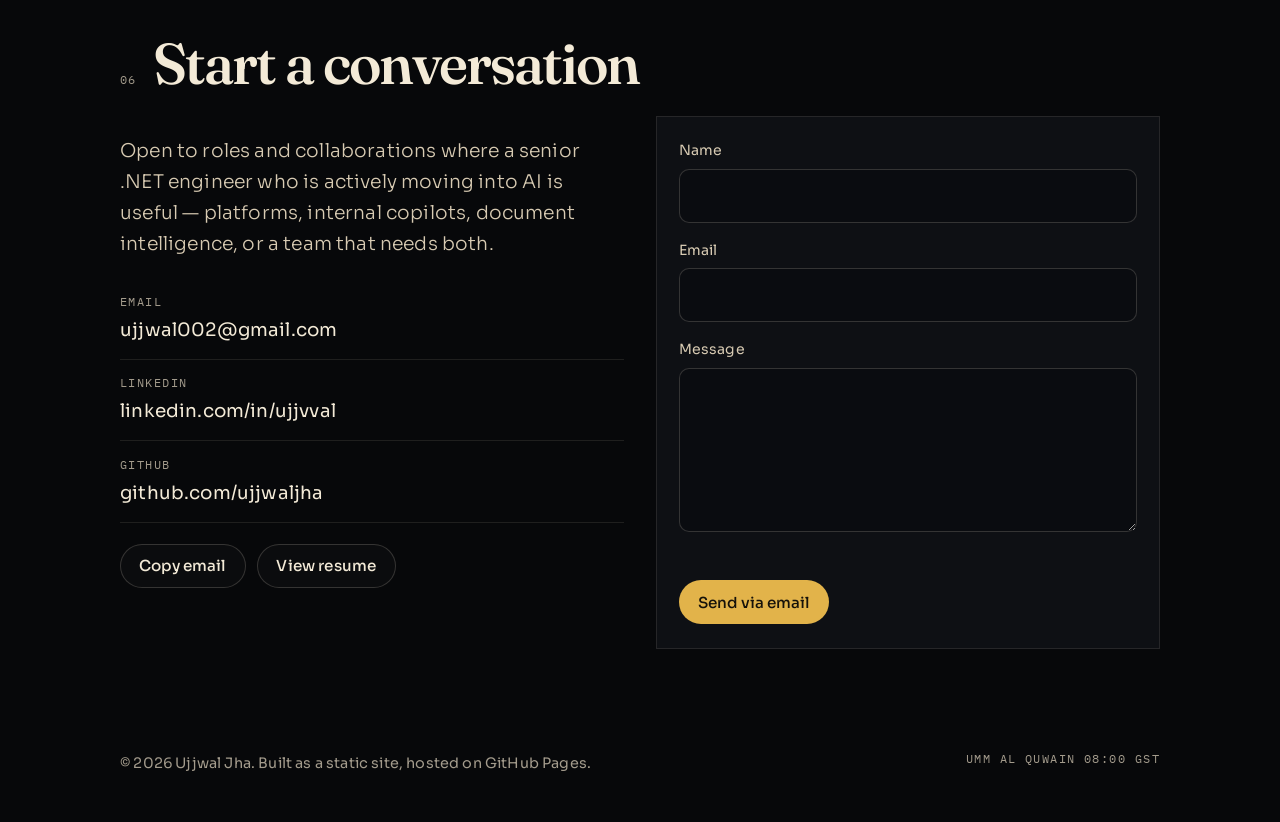
==== commit 20f31694: "Put the first-visit note on the hero, not in a popup Scroll restore was dismissing the bottom bar. T" ====
--- a/index.html
+++ b/index.html
@@ -154,9 +154,15 @@
           </p>
           <div class="hero__actions">
             <a class="btn btn--primary" href="#work">Selected systems</a>
+            <a class="btn btn--ghost" href="#lab">Try the router</a>
             <button class="btn btn--ghost" type="button" data-init-open>Play the init</button>
-            <a class="btn btn--ghost" href="#lab">Try the router</a>
-          </div>
+          </div>
+          <p class="hero__hint" data-welcome hidden>
+            <span>The site is already open. The routing game is optional.</span>
+            <button class="text-link" type="button" data-welcome-play>Play it</button>
+            <span class="sep">/</span>
+            <button class="text-link" type="button" data-welcome-skip>Hide this note</button>
+          </p>
           <dl class="hero__stats">
             <div>
               <dt>In production</dt>
@@ -632,18 +638,6 @@
     </footer>
     <a class="to-top" href="#top" data-to-top hidden>Top</a>
 
-    <aside class="welcome" data-welcome hidden>
-      <div class="welcome__copy">
-        <p class="welcome__kicker">Optional game</p>
-        <p>A short routing toy is available. The portfolio is already open.</p>
-      </div>
-      <div class="welcome__actions">
-        <button class="btn btn--primary" type="button" data-welcome-skip>Enter portfolio</button>
-        <button class="btn btn--ghost" type="button" data-welcome-play>Play instead</button>
-        <button class="welcome__close" type="button" data-welcome-skip aria-label="Dismiss">Close</button>
-      </div>
-    </aside>
-
     <div class="init" id="init" data-init hidden>
       <canvas class="init__arena" data-arena aria-hidden="true"></canvas>
       <button class="init__dismiss" type="button" data-init-skip>Enter portfolio</button>
--- a/css/styles.css
+++ b/css/styles.css
@@ -883,65 +883,19 @@
   color: var(--mint);
 }
 
-.welcome {
-  position: fixed;
-  left: var(--pad);
-  right: var(--pad);
-  bottom: 1.15rem;
-  z-index: 15;
+.hero__hint {
   display: flex;
   flex-wrap: wrap;
   align-items: center;
-  justify-content: space-between;
-  gap: 0.85rem 1rem;
-  max-width: 42rem;
-  margin: 0 auto;
-  padding: 0.95rem 1.05rem;
-  border: 1px solid var(--line-strong);
-  background: rgba(14, 16, 20, 0.94);
-  box-shadow: var(--shadow);
-}
-
-.welcome[hidden] {
+  gap: 0.45rem 0.6rem;
+  max-width: 36rem;
+  margin: 1.1rem 0 0;
+  color: var(--muted);
+  font-size: 0.92rem;
+}
+
+.hero__hint[hidden] {
   display: none !important;
-}
-
-.welcome__kicker {
-  margin: 0 0 0.2rem;
-  font-family: var(--font-mono);
-  font-size: 0.68rem;
-  letter-spacing: 0.12em;
-  text-transform: uppercase;
-  color: var(--mint);
-}
-
-.welcome__copy p:last-child {
-  margin: 0;
-  color: var(--paper-2);
-  font-size: 0.95rem;
-}
-
-.welcome__actions {
-  display: flex;
-  flex-wrap: wrap;
-  align-items: center;
-  gap: 0.5rem;
-}
-
-.welcome__close {
-  border: 0;
-  background: none;
-  color: var(--muted);
-  font: 500 0.85rem var(--font-sans);
-  cursor: pointer;
-}
-
-.welcome__close:hover {
-  color: var(--paper);
-}
-
-body:has(.welcome:not([hidden])) .to-top {
-  display: none;
 }
 
 .init {
@@ -1538,10 +1492,6 @@
 }
 
 @media (max-width: 640px) {
-  .welcome {
-    bottom: 4.4rem;
-  }
-
   .init__dismiss {
     top: 0.65rem;
     right: 0.75rem;
